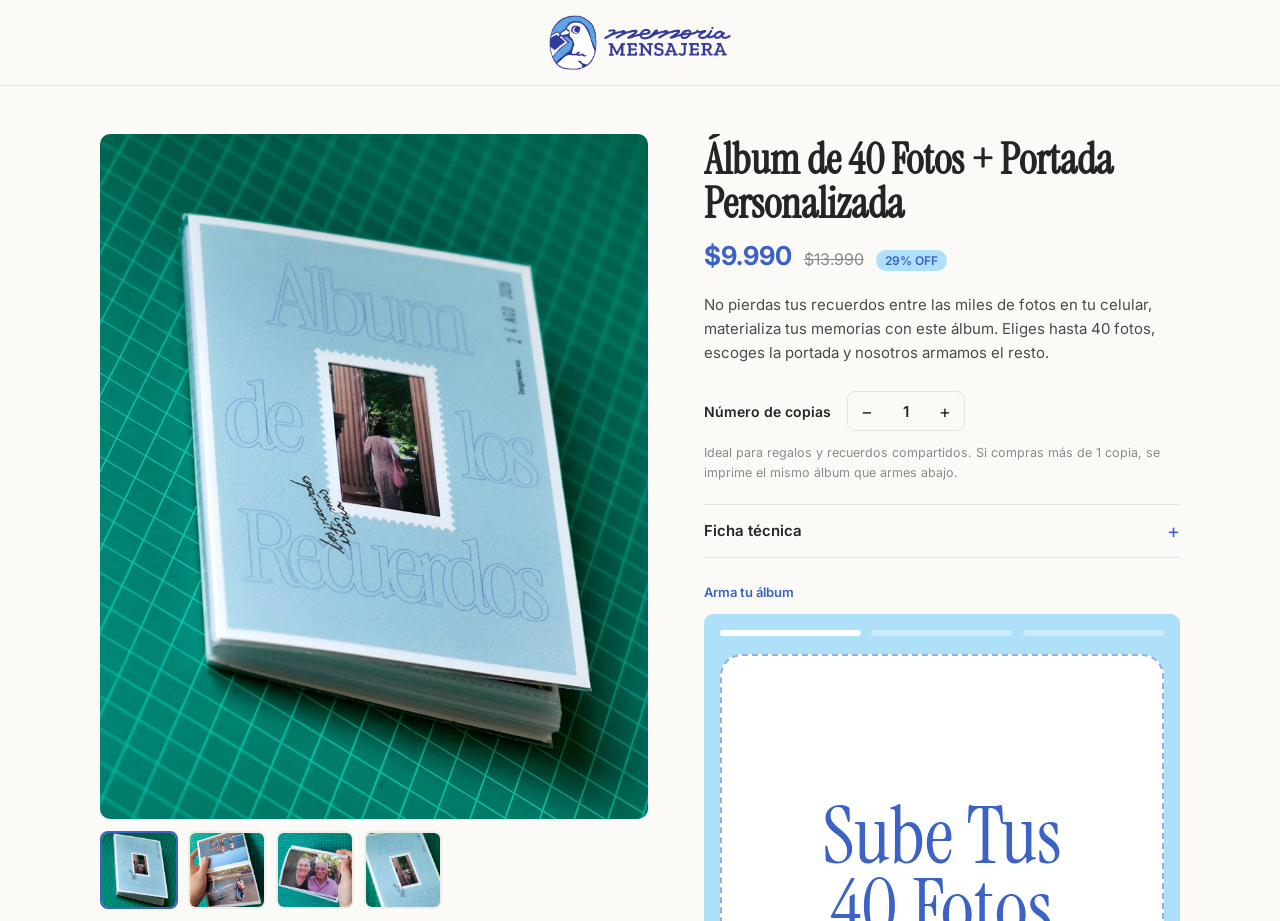
==== index.html @ a2f83af0 "Add files via upload" ====
<!DOCTYPE html>
<html lang="es">
<head>
<meta charset="UTF-8">
<meta name="viewport" content="width=device-width, initial-scale=1.0">
<title>Álbum de 40 Fotos + Portada Personalizada</title>
<link rel="icon" type="image/svg+xml" href="favicon.svg">
<link rel="preconnect" href="https://fonts.googleapis.com">
<link href="https://fonts.googleapis.com/css2?family=Instrument+Serif:ital@0;1&family=Inter:wght@400;500;600;700;800&family=Poppins:wght@400;500;600;700&display=swap" rel="stylesheet">
<style>
  :root{
    --blue-deep:#3B62C4;
    --blue-bg:#AEE0F9;
    --ink:#242424;
    --paper:#FBFAF7;
    --line:#E1E4E0;
    --success:#2F9E63;
    --error:#C43B3B;
    --radius:10px;
  }
  *{box-sizing:border-box;}
  html,body{margin:0;padding:0;}
  body{
    background:var(--paper);
    color:var(--ink);
    font-family:'Inter',sans-serif;
    -webkit-font-smoothing:antialiased;
  }
  img{max-width:100%;display:block;}
  button{font-family:inherit;}
  a{color:inherit;}

  /* ---------- header ---------- */
  .site-header{
    padding:15px 20px;
    border-bottom:1px solid var(--line);
    display:flex;
    justify-content:center;
  }
  .logo{
    display:inline-block;
  }
  .logo img{
    height:55px;width:auto;display:block;
  }

  main{max-width:1120px;margin:0 auto;padding:0 20px;}

  /* ---------- screens ---------- */
  .screen{display:none;}
  .screen.is-active{display:block;}

  /* ---------- producto ---------- */
  .product{
    display:grid;
    grid-template-columns:1.15fr 1fr;
    gap:56px;
    padding:48px 0 0;
    align-items:start;
  }
  .gallery{
    padding-bottom:10px;
  }

  /* Escritorio/tablet: en vez de position:sticky (se bugueaba en mobile),
     la columna de la izquierda queda de altura fija y es la de la derecha
     la que scrollea adentro suyo, de forma independiente del resto de la
     página. Nada de esto se activa en mobile: ahí es un solo scroll normal
     de la página completa, como cualquier sitio. */
  @media (min-width:861px){
    .product{
      height:calc(100vh - 86px); /* 86px = alto real del header (15+55+15+1 borde) */
    }
    .gallery{
      height:100%;
      display:flex;
      flex-direction:column;
    }
    .gallery-main{
      flex:1;
      min-height:0;
      aspect-ratio:auto;
    }
    .product-info{
      height:100%;
      overflow-y:auto;
      /* scrollea igual, pero sin mostrar la barra */
      scrollbar-width:none;      /* Firefox */
      -ms-overflow-style:none;   /* Edge/IE viejos */
    }
    .product-info::-webkit-scrollbar{
      display:none; /* Chrome, Safari, Edge nuevo */
    }
  }

  @media (max-width:860px){
    .product{grid-template-columns:1fr;gap:28px;padding:28px 0 0;}
  }

  /* galería */
  .gallery-main{
    border-radius:var(--radius);
    overflow:hidden;
    background:#EFEDE6;
    aspect-ratio:4/5;
  }
  .gallery-main img{width:100%;height:100%;object-fit:cover;}
  .gallery-thumbs{
    display:flex;
    gap:10px;
    margin-top:12px;
    overflow-x:auto;
    padding-bottom:2px;
    flex:none;
  }
  .gallery-thumbs button{
    all:unset;
    width:74px;height:74px;flex:none;
    border-radius:8px;overflow:hidden;
    border:2px solid transparent;
    cursor:pointer;
    background:#EFEDE6;
  }
  .gallery-thumbs button.is-active{border-color:var(--blue-deep);}
  .gallery-thumbs img{width:100%;height:100%;object-fit:cover;}

  /* info */
  .product-info{padding-top:4px;padding-bottom:10px;}
  .product-title{
    font-family:'Instrument Serif',serif;
    font-size:clamp(30px,4vw,42px);
    line-height:1.05;
    margin:0 0 14px;
    color:var(--ink);
  }
  .price-row{display:flex;align-items:baseline;gap:12px;margin-bottom:22px;}
  .price-final{font-size:26px;font-weight:700;color:var(--blue-deep);}
  .price-prev{font-size:16px;color:#8A8A8A;text-decoration:line-through;}
  .price-badge{
    font-size:12px;font-weight:600;color:var(--blue-deep);
    background:var(--blue-bg);padding:3px 9px;border-radius:99px;
  }

  .product-desc{font-size:15px;line-height:1.6;color:#4A4A4A;margin-bottom:26px;max-width:52ch;}

  .qty-row{display:flex;align-items:center;gap:16px;margin-bottom:22px;}
  .qty-label{font-size:14px;font-weight:600;}
  .qty-stepper{display:flex;align-items:center;border:1px solid var(--line);border-radius:8px;overflow:hidden;}
  .qty-stepper button{
    all:unset;width:38px;height:38px;text-align:center;cursor:pointer;
    font-size:18px;color:var(--ink);
  }
  .qty-stepper button:hover{background:#F1F0EA;}
  .qty-stepper span{width:40px;text-align:center;font-weight:600;font-size:15px;}

  .buy-btn{
    width:100%;height:52px;background:var(--ink);color:#fff;border:none;
    border-radius:8px;font-weight:700;font-size:16px;cursor:pointer;
    margin-bottom:28px;
  }
  .buy-btn:hover{background:#000;}

  details.spec{
    border-top:1px solid var(--line);
    padding:14px 0;
  }
  details.spec:last-of-type{border-bottom:1px solid var(--line);}
  details.spec summary{
    cursor:pointer;font-weight:600;font-size:15px;
    display:flex;align-items:center;justify-content:space-between;
    list-style:none;
  }
  details.spec summary::-webkit-details-marker{display:none;}
  details.spec summary::after{
    content:"+";font-size:20px;font-weight:400;color:var(--blue-deep);
  }
  details.spec[open] summary::after{content:"–";}
  .spec-body{padding-top:12px;font-size:14px;line-height:1.7;color:#4A4A4A;}
  .spec-body ul{margin:0;padding-left:18px;}
  .spec-body li{margin-bottom:4px;}

  /* ---------- checkout ---------- */
  .checkout-wrap{
    max-width:620px;margin:0 auto;padding:48px 0 80px;
    font-family:'Poppins',sans-serif;
  }
  .back-link{
    all:unset;cursor:pointer;font-size:14px;color:var(--blue-deep);
    font-weight:600;margin-bottom:22px;display:inline-flex;align-items:center;gap:6px;
    font-family:'Poppins',sans-serif;
  }
  .checkout-title{
    font-family:'Instrument Serif',serif;font-size:34px;margin:0 0 6px;color:var(--ink);
  }
  .checkout-sub{font-family:'Poppins',sans-serif;font-size:14px;color:#6b6b6b;margin:0 0 24px;}

  .checkout-stage-title{
    font-family:'Poppins',sans-serif;font-size:20px;font-weight:700;
    margin:32px 0 16px;color:var(--ink);
  }
  .checkout-stage-title:first-child{margin-top:0;}

  .stage-subtitle{
    font-family:'Poppins',sans-serif;font-size:14px;font-weight:600;color:var(--ink);
    margin:16px 0 12px;
  }

  .order-summary{
    display:flex;gap:14px;align-items:center;
    background:#F3F2EC;border-radius:8px;padding:14px;margin:28px 0 20px;
  }
  .order-summary img{width:56px;height:56px;object-fit:cover;border-radius:6px;flex:none;}
  .order-summary-text{font-size:14px;}
  .order-summary-text strong{display:block;font-size:15px;margin-bottom:2px;}
  .order-summary-price{margin-left:auto;font-weight:700;color:var(--blue-deep);white-space:nowrap;}

  /* ---------- opciones de despacho: una sola caja dividida en 3 ----------
     La caja recorta (overflow:hidden) y redondea las esquinas. La opción
     seleccionada dibuja su contorno con un ::after interior (sin cambiar
     tamaños), y solo redondea las esquinas que coinciden con las de la caja. */
  .delivery-options-box{
    border:1px solid var(--line);border-radius:10px;overflow:hidden;margin-bottom:22px;
    background:#fff;
  }
  .delivery-option-row{
    display:flex;align-items:flex-start;gap:12px;cursor:pointer;position:relative;
    padding:14px 16px;background:#fff;
  }
  .delivery-option-row + .delivery-option-row{border-top:1px solid var(--line);}
  .delivery-option-row input{position:absolute;opacity:0;width:1px;height:1px;pointer-events:none;}
  .delivery-option-dot{
    width:20px;height:20px;border-radius:50%;border:2px solid #C9C6BB;flex:none;margin-top:1px;
    position:relative;
  }
  .delivery-option-dot::after{
    content:'';position:absolute;inset:4px;border-radius:50%;background:var(--blue-deep);
    opacity:0;transition:opacity .15s ease;
  }

  /* seleccionada: fondo suave + contorno azul que tapa las líneas divisorias vecinas */
  .delivery-option-row:has(input:checked){background:#F8FAFD;z-index:1;}
  .delivery-option-row:has(input:checked)::after{
    content:'';position:absolute;inset:-1px 0;pointer-events:none;
    border:1.5px solid var(--blue-deep);
  }
  .delivery-option-row:first-child:has(input:checked)::after{
    top:0;border-radius:9px 9px 0 0;
  }
  .delivery-option-row:last-child:has(input:checked)::after{
    bottom:0;border-radius:0 0 9px 9px;
  }
  .delivery-option-row:has(input:focus-visible){outline:2px solid var(--blue-deep);outline-offset:-4px;}
  .delivery-option-row:has(input:checked) .delivery-option-dot{border-color:var(--blue-deep);}
  .delivery-option-row:has(input:checked) .delivery-option-dot::after{opacity:1;}
  .delivery-option-body{flex:1;display:flex;flex-direction:column;gap:3px;}
  .delivery-option-title{font-size:14px;font-weight:600;color:var(--ink);}
  .delivery-option-desc{font-size:12.5px;color:#6b6b6b;}
  .delivery-option-price{font-size:13px;font-weight:500;color:#8f8f8f;white-space:nowrap;margin-top:1px;}

  /* ---------- tarjeta de pago (Transferencia) ---------- */
  .payment-option{
    display:flex;align-items:center;gap:12px;
    border:1.5px solid var(--blue-deep);background:#F8FAFD;
    border-radius:10px;padding:14px 16px;margin-bottom:14px;
  }
  .payment-option-dot{
    width:20px;height:20px;border-radius:50%;border:2px solid var(--blue-deep);
    flex:none;position:relative;
  }
  .payment-option-dot::after{content:'';position:absolute;inset:4px;border-radius:50%;background:var(--blue-deep);}
  .payment-option-title{font-size:14px;font-weight:600;color:var(--ink);}
  .payment-details{margin-bottom:8px;}

  /* ---------- inputs con floating label ---------- */
  .field-float{position:relative;margin-bottom:8px;}
  .field-float input,
  .field-float select{
    width:100%;height:54px;padding:22px 13px 8px;border:1px solid var(--line);border-radius:8px;
    font-size:15px;font-family:inherit;background:#fff;color:var(--ink);
  }
  .field-float select{
    appearance:none;
    background-image:url("data:image/svg+xml;utf8,<svg xmlns='http://www.w3.org/2000/svg' width='14' height='14' viewBox='0 0 24 24' fill='none' stroke='%236b6b6b' stroke-width='2'><polyline points='6 9 12 15 18 9'/></svg>");
    background-repeat:no-repeat;background-position:right 13px center;
  }
  .field-float label{
    position:absolute;left:13px;top:16px;font-size:15px;color:#9a9a9a;
    pointer-events:none;transition:top .15s ease, font-size .15s ease, color .15s ease;
  }
  .field-float input:focus + label,
  .field-float input:not(:placeholder-shown) + label{
    top:7px;font-size:11px;color:#9a9a9a;font-weight:600;
  }
  .field-float input:focus,
  .field-float select:focus{outline:2px solid var(--blue-deep);outline-offset:1px;}
  .field-float.has-error input,
  .field-float.has-error select{border-color:var(--error);}
  .field-float .field-error{font-size:12.5px;color:var(--error);margin-top:6px;display:none;}
  .field-float.has-error .field-error{display:block;}

  /* select: siempre muestra su valor, así que el label queda fijo arriba */
  .field-float.is-select label{top:7px;font-size:11px;color:#9a9a9a;font-weight:600;}

  /* etiqueta simple (no flotante) para el teléfono y el país, que son casos compuestos */
  .field-float .static-label-up{
    position:absolute;left:13px;top:7px;font-size:11px;font-weight:600;color:#9a9a9a;
    pointer-events:none;
  }

  /* teléfono: prefijo +56 fijo a la izquierda y label flotante igual a los demás campos */
  .field-float.has-prefix input{padding-left:70px;}
  .field-float.has-prefix label{left:70px;}
  .field-float .phone-prefix{
    position:absolute;left:1px;top:1px;width:56px;height:52px;z-index:1;
    display:flex;align-items:center;justify-content:center;pointer-events:none;
    background:#F3F2EC;border-right:1px solid var(--line);border-radius:7px 0 0 7px;
    font-size:15px;font-weight:600;color:#6b6b6b;
  }

  .form-group{margin-bottom:20px;}
  .form-group label{
    display:block;font-size:13px;font-weight:600;margin-bottom:7px;
  }
  .form-group input[type=text],
  .form-group input[type=email],
  .form-group input[type=tel],
  .form-group textarea{
    width:100%;padding:12px 13px;border:1px solid var(--line);border-radius:8px;
    font-size:15px;font-family:inherit;background:#fff;color:var(--ink);
  }
  .form-group input::placeholder,
  .form-group textarea::placeholder{
    color:#B7B4A9; /* más claro que el texto real, para que no parezca ya escrito */
    opacity:1; /* Firefox baja la opacidad del placeholder por defecto */
  }
  .form-group input:focus,
  .form-group textarea:focus{outline:2px solid var(--blue-deep);outline-offset:1px;}
  .form-row{display:flex;gap:14px;}
  .form-row .form-group{flex:1;}
  .form-row .field-float{flex:1;min-width:0;}
  .field-error{font-size:12.5px;color:var(--error);margin-top:6px;display:none;}
  .form-group.has-error input,
  .form-group.has-error .upload-box{border-color:var(--error);}
  .form-group.has-error .field-error{display:block;}

  .upload-box{
    border:1.5px dashed #B9C4D6;border-radius:8px;padding:20px;
    text-align:center;cursor:pointer;background:#F8FAFD;
  }
  .upload-box.has-file{border-style:solid;border-color:var(--blue-deep);background:#fff;padding:12px;}
  .upload-box input[type=file]{display:none;}
  .upload-hint{font-size:13px;color:#6b6b6b;}
  .upload-hint strong{color:var(--blue-deep);}
  .upload-preview{display:flex;align-items:center;gap:12px;text-align:left;}
  .upload-preview img{width:52px;height:52px;object-fit:cover;border-radius:6px;flex:none;}
  .upload-preview-name{font-size:13px;font-weight:600;overflow-wrap:anywhere;}
  .upload-remove{
    all:unset;margin-left:auto;font-size:13px;color:var(--error);cursor:pointer;font-weight:600;
  }

  .submit-btn{
    width:100%;height:52px;background:var(--blue-deep);color:#fff;border:none;
    border-radius:8px;font-weight:700;font-size:16px;cursor:pointer;margin-top:8px;
    display:flex;align-items:center;justify-content:center;gap:10px;
  }
  /* is-blocked: se ve apagado (falta el comprobante) pero se puede presionar, para poder mostrar qué falta */
  .submit-btn:disabled,
  .submit-btn.is-blocked{opacity:.5;cursor:not-allowed;}
  .submit-hint{font-size:12.5px;color:#8a8a8a;margin:10px 0 0;text-align:center;}
  .submit-hint[hidden]{display:none;}
  .submit-btn .spinner{
    width:16px;height:16px;border-radius:50%;border:2px solid rgba(255,255,255,.5);
    border-top-color:#fff;animation:spin .7s linear infinite;display:none;
  }
  .submit-btn.is-loading .spinner{display:inline-block;}
  @keyframes spin{to{transform:rotate(360deg);}}

  .form-note{font-size:12.5px;color:#8a8a8a;margin-top:14px;text-align:center;line-height:1.55;}
  .form-note a{color:var(--blue-deep);font-weight:600;text-decoration:underline;}

  .checkout-error{
    font-size:13px;color:var(--error);background:#FDF1F1;border:1px solid #F3D4D4;
    border-radius:8px;padding:12px 14px;margin-bottom:16px;text-align:center;
  }

  .checkout-progress{margin-bottom:16px;}
  .checkout-progress-track{
    width:100%;height:8px;border-radius:99px;background:#EDEBE3;overflow:hidden;
  }
  .checkout-progress-fill{
    height:100%;width:0%;border-radius:99px;background:var(--blue-deep);
    transition:width .25s ease;
  }
  .checkout-progress-label{
    display:block;margin-top:6px;font-size:12.5px;color:#6b6b6b;text-align:center;
  }

  .optional-tag{font-weight:400;color:#9a9a9a;font-size:12px;}

  .country-fixed{
    display:flex;align-items:center;gap:8px;
    height:54px;padding:22px 13px 8px;border:1px solid var(--line);border-radius:8px;
    background:#F3F2EC;color:#4A4A4A;font-size:15px;font-weight:600;
  }

  .form-group select{
    width:100%;padding:12px 13px;border:1px solid var(--line);border-radius:8px;
    font-size:15px;font-family:inherit;background:#fff;color:var(--ink);
    appearance:none;
    background-image:url("data:image/svg+xml;utf8,<svg xmlns='http://www.w3.org/2000/svg' width='14' height='14' viewBox='0 0 24 24' fill='none' stroke='%236b6b6b' stroke-width='2'><polyline points='6 9 12 15 18 9'/></svg>");
    background-repeat:no-repeat;background-position:right 13px center;
  }
  .form-group select:focus{outline:2px solid var(--blue-deep);outline-offset:1px;}
  .form-group.has-error select{border-color:var(--error);}

  .bank-info-box{
    background:#EFF6FF;border:1px solid #D7E7FB;border-radius:10px;
    padding:14px 16px;margin-bottom:14px;
  }
  .bank-info-title{
    margin:0 0 10px;font-size:13px;font-weight:700;color:var(--blue-deep);
  }
  .bank-info-grid{
    display:grid;grid-template-columns:auto 1fr;column-gap:14px;row-gap:6px;
    font-size:13.5px;
  }
  .bank-info-grid span{color:#5b6b86;min-width:0;}
  .bank-info-grid strong{color:#1f3a66;font-weight:700;min-width:0;overflow-wrap:anywhere;}
  .payment-details{min-width:0;}
  .payment-details.has-error .upload-box{border-color:var(--error);}
  .payment-details.has-error > .field-error{display:block;}
  .upload-box{display:block;min-width:0;}
  .upload-hint{line-height:1.55;}
  .upload-preview{min-width:0;}
  .upload-preview-name{min-width:0;flex:1;}
  @media (max-width:520px){
    .form-row{flex-direction:column;gap:0;}
    .bank-info-grid{grid-template-columns:minmax(0, .85fr) minmax(0, 1.15fr);column-gap:10px;}
    .bank-info-box{padding:13px;}
    .upload-box{padding:16px 12px;}
  }

  /* separador entre la ficha técnica y el wizard de armado del álbum */
  .album-wizard-heading{margin:26px 0 14px;}
  .album-wizard-kicker{
    font-size:13px;font-weight:600;color:var(--blue-deep);margin:0;
  }
  .album-wizard{margin:0;} /* el wizard trae su propio max-width:511px */

  /* ---------- confirmación ---------- */
  .confirm-wrap{
    max-width:520px;margin:0 auto;padding:90px 0;text-align:center;
  }
  .confirm-icon{
    width:64px;height:64px;border-radius:50%;background:var(--success);
    color:#fff;display:flex;align-items:center;justify-content:center;
    margin:0 auto 24px;
  }
  .confirm-title{font-family:'Instrument Serif',serif;font-size:36px;margin:0 0 12px;}
  .confirm-text{font-size:15px;color:#4A4A4A;line-height:1.6;margin:0 0 6px;}
  .confirm-order{
    display:inline-block;margin:22px 0;font-size:13px;letter-spacing:.4px;
    background:#F3F2EC;padding:8px 16px;border-radius:99px;color:#6b6b6b;
  }
  .confirm-order strong{color:var(--ink);}
  .confirm-back{
    display:inline-block;margin-top:14px;font-size:14px;font-weight:600;
    color:var(--blue-deep);cursor:pointer;text-decoration:underline;background:none;border:none;
  }

  /* =====================================================================
     Estilos del wizard de álbum de fotos (album-fotos.css, sin cambios)
     ===================================================================== */
.album-wizard{
  --blue-bg:#AEE0F9;
  --blue-bg-deep:#3B62C4;
  --blue-text:#3B62C4;
  --ink:#242424;
  --radius-lg:22px;
  --radius-btn:8px;
  max-width:511px;
  width:100%;
  height:686px;
  max-height:calc(100vh - 32px);
  margin:0 auto;
  background:var(--blue-bg);
  border-radius:9px;
  padding:16px 16px 22px;
  position:relative;
  overflow-y:auto;
  overflow-x:hidden;
  box-sizing:border-box;
  display:flex;
  flex-direction:column;
  font-family:'Inter',sans-serif;
  transition:background .35s ease;
}
.album-wizard *{box-sizing:border-box;}
.album-wizard.album-step-3{background:var(--blue-bg-deep);}

/* progreso */
.album-wizard .album-progress-bar{display:flex;gap:10px;margin-bottom:18px;}
.album-wizard .album-progress-bar span{flex:1;height:6px;border-radius:99px;background:rgba(255,255,255,0.35);transition:background .3s ease;}
.album-wizard .album-progress-bar span.album-is-done{background:#fff;}

/* paneles */
.album-wizard .album-panel{display:none;flex:1;flex-direction:column;min-height:0;opacity:0;transition:opacity .22s ease;}
.album-wizard .album-panel.album-is-active{display:flex;}
.album-wizard .album-panel.album-is-active.album-is-shown{opacity:1;}

.album-wizard .album-title{
  font-family:'Instrument Serif',serif;
  font-style:normal;
  color:var(--blue-text);
  font-weight:400;
  text-align:center;
  font-size:clamp(44px,14vw,80px);
  line-height:90%;
  margin:0 0 40px;
}
.album-wizard .album-hint{
  text-align:center;
  color:var(--blue-text);
  font-family:'Inter',sans-serif;
  font-size:14px;
  margin:0 0 5px;
}

/* ---- paso 1 ---- */
.album-wizard .album-upload-card{
  background:#fff;
  border-radius:var(--radius-lg);
  flex:1;
  min-height:0;
  display:flex;
  flex-direction:column;
  padding:18px;
  position:relative;
}
.album-wizard .album-upload-card.album-is-dragover{
  background-image:
    repeating-linear-gradient(90deg, var(--blue-text) 0 8px, transparent 0 16px),
    repeating-linear-gradient(90deg, var(--blue-text) 0 8px, transparent 0 16px),
    repeating-linear-gradient(0deg, var(--blue-text) 0 8px, transparent 0 16px),
    repeating-linear-gradient(0deg, var(--blue-text) 0 8px, transparent 0 16px);
  background-position:0 0, 0 100%, 0 0, 100% 0;
  background-size:16px 2px, 16px 2px, 2px 16px, 2px 16px;
  background-repeat:repeat-x, repeat-x, repeat-y, repeat-y;
  animation:album-marching-ants .6s linear infinite;
}
.album-wizard .album-upload-card.album-is-dragover [data-empty-state],
.album-wizard .album-upload-card.album-is-dragover [data-filled-state]{
  opacity:.35;
  transition:opacity .15s ease;
}
@keyframes album-marching-ants{
  to{background-position:16px 0, -16px 100%, 0 -16px, 100% 16px;}
}
.album-wizard .album-upload-card.album-is-empty{
  border:2px dashed #90AEE8;
  justify-content:center;
  align-items:center;
  text-align:center;
  gap:16px;
}
.album-wizard .album-upload-card.album-is-empty.album-is-dragover{
  border-color:transparent;
}
.album-wizard .album-filled-state{display:flex;flex-direction:column;flex:1;min-height:0;}

.album-wizard .album-status-header{
  display:flex;
  align-items:center;
}
.album-wizard .album-status-box{
  flex:0 1 70%;
  display:flex;
  align-items:center;
  gap:8px;
  justify-content:flex-start;
  font-family:'Inter',sans-serif;font-size:14px;color:var(--blue-text);font-weight:500;
}
.album-wizard .album-counter-box{
  flex:0 1 30%;
  display:flex;
  justify-content:right;
  align-items:center;
}

.album-wizard .album-status-box .album-ring{
  width:14px;height:14px;border-radius:50%;
  border:2px solid #BFD6F5;border-top-color:var(--blue-text);
  animation:album-spin .8s linear infinite;flex:none;
}
.album-wizard .album-status-box .album-dot{width:14px;height:14px;border-radius:50%;border:2px solid var(--blue-text);flex:none;}
.album-wizard .album-status-box .album-dot.album-is-filled{background:var(--blue-text);}
@keyframes album-spin{to{transform:rotate(360deg);}}

.album-wizard .album-counter{
  font-family:'Inter',sans-serif;font-weight:800;font-size:33px;
  color:var(--blue-text);opacity:.3;
}

.album-wizard .album-select-btn{
  background:var(--ink);color:#fff;border:none;
  height:50px;padding:0 28px;width:90%;max-width:100%;
  display:flex;align-items:center;justify-content:center;
  border-radius:var(--radius-btn);font-weight:700;font-size:16px;
  cursor:pointer;font-family:'Inter',sans-serif;
}

.album-wizard .album-grid{
  display:grid;
  grid-template-columns:repeat(auto-fill,minmax(90px,1fr));
  grid-auto-rows:min-content;
  grid-auto-flow:row;
  gap:8px;
  overflow-x:hidden;
  overflow-y:auto;
  padding-right:6px;
  flex:1;
  min-height:0;
  align-content:start;
  scrollbar-width:thin;
  scrollbar-color:#9fb4c6 #eef3f6;
}
.album-wizard .album-grid::-webkit-scrollbar{width:6px;height:6px;}
.album-wizard .album-grid::-webkit-scrollbar-track{background:#eef3f6;border-radius:99px;}
.album-wizard .album-grid::-webkit-scrollbar-thumb{background:#9fb4c6;border-radius:99px;}

.album-wizard .album-tile{
  position:relative;min-width:0;aspect-ratio:2/3;border-radius:8px;overflow:hidden;
  background:#eef3f6;border:2px solid transparent;cursor:pointer;
  user-select:none;-webkit-user-select:none;
}
.album-wizard .album-tile img{width:100%;height:100%;object-fit:cover;display:block;-webkit-user-drag:none;user-drag:none;}
.album-wizard .album-tile.album-is-uploading img{opacity:.55;}
.album-wizard .album-tile.album-is-selected{border-color:var(--ink);}
.album-wizard .album-tile .album-badge{
  position:absolute;top:5px;left:5px;background:#111;color:#fff;
  font-size:.6rem;font-weight:600;padding:2px 6px;border-radius:5px;
}
.album-wizard .album-tile .album-badge.album-is-error{background:#E4572E;}
.album-wizard .album-tile .album-check{
  position:absolute;top:5px;right:5px;width:16px;height:16px;background:#111;color:#fff;
  border-radius:4px;display:flex;align-items:center;justify-content:center;font-size:.6rem;
}
.album-wizard .album-tile .album-overlay{
  position:absolute;inset:0;background:rgba(0,0,0,.4);display:none;
  align-items:flex-end;justify-content:center;padding-bottom:8px;
}
.album-wizard .album-tile.album-is-selected .album-overlay{display:flex;}
.album-wizard .album-tile.album-is-selected.album-is-draggable{cursor:grab;touch-action:none;}
.album-wizard .album-tile.album-is-selected.album-is-draggable.album-is-dragging{cursor:grabbing;}
.album-wizard .album-tile.album-is-selected.album-is-draggable .album-icon-btn{cursor:pointer;}
.album-wizard .album-tile .album-discard{
  background:#E4572E;color:#fff;border:none;font-size:.65rem;font-weight:700;
  padding:4px 8px;border-radius:6px;cursor:pointer;
}
.album-wizard .album-tile-actions{display:flex;gap:6px;}
.album-wizard .album-icon-btn{
  width:26px;height:26px;border-radius:50%;border:none;cursor:pointer;
  background:rgba(255,255,255,.92);color:var(--ink);
  display:flex;align-items:center;justify-content:center;flex:none;
}
.album-wizard .album-icon-btn svg{width:14px;height:14px;}
.album-wizard .album-icon-btn-danger{background:#E4572E;color:#fff;}
.album-wizard .album-tile.album-add-tile{
  background:#f1f5f8;border:1.5px dashed #c7d8e6;
  display:flex;align-items:center;justify-content:center;color:#9fb4c6;font-size:1.6rem;
}

.album-wizard .album-cta-row{margin-top:16px;display:flex;justify-content:flex-end;}
.album-wizard .album-btn{
  font-family:'Inter',sans-serif;font-weight:400;border-radius:var(--radius-btn);
  height:50px;padding:0 26px;border:none;cursor:pointer;font-size:16px;
  display:flex;align-items:center;justify-content:center;
}
.album-wizard .album-btn-primary{background:var(--ink);color:#fff;}
.album-wizard .album-btn-primary:disabled{background:#DBF0FF;color:rgba(255,255,255,.9);cursor:not-allowed;}
.album-wizard .album-btn-outline{background:transparent;border:1px solid var(--ink);color:var(--ink);}
.album-wizard .album-panel[data-panel="1"] .album-cta-row .album-btn{width:100%;}
.album-wizard .album-step2-actions{margin-top:auto;display:flex;gap:14px;align-items:stretch;}
.album-wizard .album-btn-back-square{
  width:50px;height:50px;flex:none;border-radius:var(--radius-btn);
  border:1px solid var(--ink);background:transparent;color:var(--ink);
  display:flex;align-items:center;justify-content:center;cursor:pointer;
}
.album-wizard .album-btn-cover-select{
  flex:1;height:50px;background:var(--ink);color:#fff;border:none;
  border-radius:var(--radius-btn);font-weight:400;font-size:16px;font-family:'Inter',sans-serif;
  display:flex;align-items:center;justify-content:center;cursor:pointer;
}

/* ---- paso 2 ---- */
.album-wizard .album-stamp-zone{
  position:relative;height:340px;display:flex;align-items:center;justify-content:center;
  margin-bottom:20px;touch-action:pan-y;
}
.album-wizard .album-ghost-photo{
  position:absolute;width:130px;height:190px;border-radius:4px;overflow:hidden;
  opacity:.45;filter:blur(1.5px) grayscale(.3);display:none;
}
.album-wizard .album-ghost-photo.album-is-visible{display:block;}
.album-wizard .album-ghost-photo.album-next{right:2%;transform:rotate(4deg);}
.album-wizard .album-ghost-photo.album-prev{left:2%;transform:rotate(-4deg);}
.album-wizard .album-ghost-photo img{width:100%;height:100%;object-fit:cover;}
.album-wizard .album-stamp-frame{position:relative;width:190px;aspect-ratio:470/749;z-index:2;user-select:none;}
.album-wizard .album-stamp-frame img.album-stamp-frame-bg{position:absolute;inset:0;width:100%;height:100%;display:block;z-index:1;pointer-events:none;}
.album-wizard .album-stamp-photo-mask{
  position:absolute;top:7%;left:8%;width:84%;height:86%;
  overflow:hidden;border-radius:2px;z-index:2;
}
.album-wizard .album-stamp-photo-mask img.album-stamp-photo{
  position:absolute;inset:0;width:100%;height:100%;object-fit:cover;display:block;
}
.album-wizard .album-stamp-photo-mask canvas.album-stamp-edit-canvas{
  position:absolute;inset:0;width:100%;height:100%;display:none;z-index:2;
}
.album-wizard .album-stamp-photo-mask.album-is-editing canvas.album-stamp-edit-canvas{display:block;}
.album-wizard .album-stamp-photo-mask.album-is-editing{touch-action:none;}
.album-wizard .album-stamp-edit{
  position:absolute;inset:0;z-index:3;
  background:rgba(0,0,0,.35);
  display:flex;flex-direction:column;align-items:center;justify-content:flex-end;
  gap:8px;padding-bottom:10px;
  opacity:0;pointer-events:none;transition:opacity .18s ease;
}
.album-wizard .album-stamp-edit.album-is-visible{opacity:1;}
.album-wizard .album-stamp-edit .album-zoom-row,
.album-wizard .album-stamp-edit .album-tile-actions{pointer-events:auto;}
.album-wizard .album-zoom-row{
  display:flex;align-items:center;gap:8px;
  background:rgba(255,255,255,.95);border-radius:99px;padding:4px 10px;
}
.album-wizard .album-zoom-row button{
  width:20px;height:20px;border-radius:50%;border:none;background:var(--ink);color:#fff;
  display:flex;align-items:center;justify-content:center;font-size:13px;font-weight:700;
  line-height:1;cursor:pointer;flex:none;
}
.album-wizard .album-zoom-row button:disabled{opacity:.35;cursor:not-allowed;}
.album-wizard .album-zoom-label{
  font-family:'Inter',sans-serif;font-size:11px;font-weight:700;color:var(--ink);
  min-width:32px;text-align:center;
}
.album-wizard .album-stamp-nav{
  position:absolute;top:50%;transform:translateY(-50%);z-index:3;
  width:36px;height:36px;border-radius:50%;border:none;background:rgba(255,255,255,.7);
  color:var(--ink);display:flex;align-items:center;justify-content:center;cursor:pointer;
}
.album-wizard .album-stamp-nav.album-prev{left:6%;}
.album-wizard .album-stamp-nav.album-next{right:6%;}
.album-wizard .album-stamp-nav svg{width:18px;height:18px;}

/* ---- paso 3 ---- */
.album-wizard .album-eyebrow{color:#fff;text-align:center;font-family:'Inter',sans-serif;font-size:14px;margin:30px 0px 10px 0px;}
.album-wizard .album-final-title{
  font-family:'Instrument Serif',serif;font-style:normal;font-weight:400;text-align:center;
  font-size:clamp(40px,14vw,80px);line-height:90%;margin:0 0 22px;
  color:var(--blue-bg);
}

.album-wizard .album-stage{position:relative;flex:1;display:flex;align-items:center;justify-content:center;overflow:hidden;}
.album-wizard .album-group{position:relative;width:190px;aspect-ratio:285/400;}
.album-wizard .album-group img.album-bg{
  position:absolute;inset:0;width:100%;height:100%;display:block;
  box-shadow:0 5px 17px rgba(0,0,0,.25);border-radius:2px;z-index:2;
}
.album-wizard .album-group .album-cover-photo{
  position:absolute;left:35.5%;top:30%;width:29%;height:37%;object-fit:cover;z-index:1;
}
.album-wizard .album-decor-stamps{
  position:absolute;left:-50%;top:-10%;width:150px;transform:rotate(-6deg);opacity:.95;z-index:3;
}
.album-wizard .album-decor-letras{
  position:absolute;right:-70%;bottom:-5%;z-index:1;transform:rotate(314deg);
}

.album-wizard .album-final-actions{
  margin-top:16px;display:flex;gap:10px;align-items:stretch;
  width:100%;max-width:500px;margin-left:auto;margin-right:auto;
}
.album-wizard .album-btn-back-icon{
  width:50px;height:50px;flex:none;border-radius:var(--radius-btn);border:1px solid #fff;
  background:transparent;color:#fff;font-family:'Inter',sans-serif;
  display:flex;align-items:center;justify-content:center;
}
.album-wizard .album-btn-buy{
  flex:1;height:50px;background:#fff;color:var(--blue-text);border:none;
  border-radius:var(--radius-btn);font-weight:700;font-size:16px;font-family:'Inter',sans-serif;
  display:flex;align-items:center;justify-content:center;gap:8px;cursor:pointer;
}
.album-wizard .album-btn-buy svg{width:20px;height:20px;flex:none;}

.album-wizard .album-cart-error{color:#c62828;font-size:.85rem;text-align:center;margin-top:10px;}
.album-wizard input[type=file]{display:none;}

/* ---- confeti (al llegar al paso 3) ---- */
.album-wizard .album-confetti{
  position:absolute;inset:0;overflow:hidden;pointer-events:none;z-index:35;
}
.album-wizard .album-confetti-piece{
  position:absolute;top:-12px;border-radius:1px;
  animation-name:album-confetti-fall;
  animation-timing-function:cubic-bezier(.2,.6,.4,1);
  animation-fill-mode:forwards;
}
@keyframes album-confetti-fall{
  0%{transform:translate(0,0) rotate(0deg);opacity:1;}
  60%{transform:translate(var(--drift), var(--land-y)) rotate(var(--rotate-end));opacity:1;}
  100%{transform:translate(var(--drift), var(--land-y)) rotate(var(--rotate-end));opacity:0;}
}

/* ---- toast (aviso de límite / foto eliminada) ---- */
.album-wizard .album-toast{
  position:absolute;left:14px;right:14px;bottom:14px;z-index:40;
  background:#FFF4E5;border:1px solid #F0C48A;color:#7A3E00;border-radius:10px;
  padding:12px 14px;font-family:'Inter',sans-serif;font-size:13px;
  display:flex;align-items:center;justify-content:space-between;gap:12px;
  opacity:0;transform:translateY(8px);pointer-events:none;
  transition:opacity .2s ease, transform .2s ease;
  box-shadow:0 4px 14px rgba(0,0,0,.08);
}
.album-wizard .album-toast.album-is-visible{opacity:1;transform:translateY(0);pointer-events:auto;}
.album-wizard .album-toast button{
  background:none;border:none;color:#7A3E00;font-weight:700;font-size:13px;
  cursor:pointer;text-decoration:underline;flex:none;font-family:'Inter',sans-serif;
}

/* ---- overlay de subida (al presionar Comprar) ---- */
.album-wizard .album-upload-overlay{
  position:absolute;inset:0;z-index:30;
  background:rgba(36,36,36,.45);
  display:flex;align-items:center;justify-content:center;
  opacity:0;pointer-events:none;transition:opacity .25s ease;
  border-radius:9px;
}
.album-wizard .album-upload-overlay.album-is-visible{opacity:1;pointer-events:auto;}
.album-wizard .album-upload-box{
  background:#fff;border-radius:16px;padding:30px 26px;width:min(280px,82%);
  display:flex;flex-direction:column;align-items:center;gap:14px;
  box-shadow:0 12px 30px rgba(0,0,0,.22);
}
.album-wizard .album-upload-progress{
  width:100%;display:flex;flex-direction:column;align-items:center;gap:12px;
}
.album-wizard .album-upload-bar-track{
  width:100%;height:8px;border-radius:99px;background:#E7EEFA;overflow:hidden;
}
.album-wizard .album-upload-bar-fill{
  height:100%;width:0%;border-radius:99px;background:var(--blue-text);
  transition:width .3s ease;
}
.album-wizard .album-upload-text{
  margin:0;font-family:'Inter',sans-serif;font-size:13px;color:var(--blue-text);
  font-weight:600;text-align:center;
}
.album-wizard .album-upload-check{
  display:none;width:52px;height:52px;border-radius:50%;
  background:var(--blue-text);color:#fff;align-items:center;justify-content:center;
}
.album-wizard .album-upload-check svg{width:26px;height:26px;}
.album-wizard .album-upload-box.album-is-done .album-upload-progress{display:none;}
.album-wizard .album-upload-box.album-is-done .album-upload-check{
  display:flex;animation:album-pop .4s cubic-bezier(.34,1.56,.64,1);
}
@keyframes album-pop{from{transform:scale(0);opacity:0;}to{transform:scale(1);opacity:1;}}

</style>
</head>
<body>

<header class="site-header">
  <a href="#" class="logo" id="logoLink"><img src="assets/img/logo.png" alt="Memoria Mensajera"></a>
</header>

<main>

  <!-- ============ PANTALLA 1: PRODUCTO ============ -->
  <section class="screen is-active" id="screen-product">
    <div class="product">
      <div class="gallery">
        <div class="gallery-main">
          <img id="galleryMainImg" src="assets/img/album-1.webp" alt="Álbum de fotos personalizado">
        </div>
        <div class="gallery-thumbs" id="galleryThumbs"></div>
      </div>

      <div class="product-info">
        <h1 class="product-title">Álbum de 40 Fotos + Portada Personalizada</h1>

        <div class="price-row">
          <span class="price-final" id="priceFinal">$9.990</span>
          <span class="price-prev" id="pricePrev">$13.990</span>
          <span class="price-badge" id="priceBadge">OFF</span>
        </div>

        <p class="product-desc">
          No pierdas tus recuerdos entre las miles de fotos en tu celular,
          materializa tus memorias con este álbum. Eliges hasta 40 fotos,
          escoges la portada y nosotros armamos el resto.
        </p>

        <div class="qty-row">
          <span class="qty-label">Número de copias</span>
          <div class="qty-stepper">
            <button type="button" id="qtyMinus" aria-label="Restar">−</button>
            <span id="qtyValue">1</span>
            <button type="button" id="qtyPlus" aria-label="Sumar">+</button>
          </div>
        </div>

        <p class="form-note" style="text-align:left;margin:-10px 0 22px;">
          Ideal para regalos y recuerdos compartidos. Si compras más de 1 copia, se imprime el mismo álbum que armes abajo.
        </p>

        <details class="spec">
          <summary>Ficha técnica</summary>
          <div class="spec-body">
            <ul>
              <li>Dimensiones: 10 × 15 cm</li>
              <li>Papel fotográfico glossy de alta resolución de 115g/m²</li>
              <li>40 fotos + portada personalizada</li>
              <li>Páginas de polipropileno de encuadernación térmica</li>
              <li>Portada troquelada de opalina texturada de 220 g/m²</li>
              <li>Envío a todo Chile</li>
            </ul>
          </div>
        </details>

        <div class="album-wizard-heading">
          <p class="album-wizard-kicker">Arma tu álbum</p>
        </div>

      <div class="album-wizard"
           id="album-wizard-main"
           data-imgbb-proxy-url="https://album-imgbb-proxy.memoriamensajera.workers.dev/"
           data-num-photos="40"
           data-target-w="1102"
           data-target-h="1654"
           data-stamp-frame-src="assets/img/estampilla.png"
           data-album-src="assets/img/album-decor.png"
           data-decor-top-src="assets/img/decor-estampillas.png"
           data-decor-signature-src="assets/img/decor-firma.png"
           data-expiration-days="7">

        <div class="album-progress-bar">
          <span data-seg="1"></span><span data-seg="2"></span><span data-seg="3"></span>
        </div>

        <!-- PASO 1 -->
        <section class="album-panel album-is-active" data-panel="1">
          <div class="album-upload-card album-is-empty" id="uploadCard-main">
            <div data-empty-state>
              <p class="album-title">Sube Tus<br>40 Fotos</p>
              <p class="album-hint" style="margin-bottom:14px;">Arrastra o selecciona tus fotos</p>
              <label class="album-select-btn">Seleccionar fotos<input type="file" data-file-input accept="image/jpeg,image/png,image/webp,image/heic,image/heif" multiple></label>
            </div>

            <div data-filled-state class="album-filled-state" style="display:none;">
              <div class="album-status-header">
                <div class="album-status-box" data-status-row></div>
                <div class="album-counter-box"><span class="album-counter" data-counter>0/40</span></div>
              </div>
              <div class="album-grid" data-grid></div>
            </div>

            <div class="album-toast" data-toast hidden>
              <span data-toast-text></span>
              <button type="button" data-toast-undo hidden>Deshacer</button>
            </div>
          </div>

          <div class="album-cta-row">
            <button type="button" class="album-btn album-btn-primary" data-go-step="2" disabled>Continuar &rarr;</button>
          </div>
        </section>

        <!-- PASO 2 -->
        <section class="album-panel" data-panel="2">
          <div class="album-stamp-zone" data-stamp-zone>
            <button type="button" class="album-stamp-nav album-prev" data-prev-photo aria-label="Foto anterior">
              <svg viewBox="0 0 24 24" fill="none" stroke="currentColor" stroke-width="2" stroke-linecap="round" stroke-linejoin="round"><polyline points="15 18 9 12 15 6"></polyline></svg>
            </button>
            <div class="album-ghost-photo album-prev" data-ghost-prev><img data-ghost-prev-img src="" alt=""></div>
            <div class="album-stamp-frame">
              <img class="album-stamp-frame-bg" data-stamp-frame-bg src="" alt="">
              <div class="album-stamp-photo-mask">
                <img class="album-stamp-photo" data-stamp-photo src="" alt="Foto seleccionada">
                <canvas class="album-stamp-edit-canvas" data-stamp-canvas></canvas>
                <div class="album-stamp-edit" data-stamp-edit>
                  <div class="album-zoom-row">
                    <button type="button" data-zoom-out aria-label="Alejar">&#8722;</button>
                    <span class="album-zoom-label" data-zoom-label>100%</span>
                    <button type="button" data-zoom-in aria-label="Acercar">+</button>
                  </div>
                  <div class="album-tile-actions">
                    <button type="button" class="album-icon-btn" data-cover-rotate title="Rotar">
                      <svg viewBox="0 0 24 24" fill="none" stroke="currentColor" stroke-width="2" stroke-linecap="round" stroke-linejoin="round"><polyline points="23 4 23 10 17 10"></polyline><path d="M20.49 15a9 9 0 1 1-2.12-9.36L23 10"></path></svg>
                    </button>
                    <button type="button" class="album-icon-btn" data-cover-flip title="Espejo">
                      <svg viewBox="0 0 24 24" fill="none" stroke="currentColor" stroke-width="2" stroke-linecap="round" stroke-linejoin="round"><path d="M12 3v18"></path><path d="M16 8l4 4-4 4"></path><path d="M8 8l-4 4 4 4"></path></svg>
                    </button>
                    <button type="button" class="album-icon-btn" data-cover-close title="Cerrar">
                      <svg viewBox="0 0 24 24" fill="none" stroke="currentColor" stroke-width="2" stroke-linecap="round" stroke-linejoin="round"><line x1="18" y1="6" x2="6" y2="18"></line><line x1="6" y1="6" x2="18" y2="18"></line></svg>
                    </button>
                  </div>
                </div>
              </div>
            </div>
            <div class="album-ghost-photo album-next" data-ghost-next><img data-ghost-next-img src="" alt=""></div>
            <button type="button" class="album-stamp-nav album-next" data-next-photo aria-label="Siguiente foto">
              <svg viewBox="0 0 24 24" fill="none" stroke="currentColor" stroke-width="2" stroke-linecap="round" stroke-linejoin="round"><polyline points="9 18 15 12 9 6"></polyline></svg>
            </button>
          </div>
          <p class="album-hint">Desliza para elegir tu foto favorita</p>
          <p class="album-title">Selecciona<br>La Portada</p>
          <div class="album-step2-actions">
            <button type="button" class="album-btn-back-square" data-go-step="1" aria-label="Volver">
              <svg viewBox="0 0 24 24" width="18" height="18" fill="none" stroke="currentColor" stroke-width="2" stroke-linecap="round" stroke-linejoin="round"><polyline points="15 18 9 12 15 6"></polyline></svg>
            </button>
            <button type="button" class="album-btn-cover-select" data-go-step="3">Elegir esta portada &rarr;</button>
          </div>
        </section>

        <!-- PASO 3 -->
        <section class="album-panel" data-panel="3">
          <p class="album-eyebrow">Tus recuerdos están más cerca</p>
          <p class="album-final-title">Tu Album<br>Ya Esta Listo</p>
          <div class="album-stage">
            <div class="album-group">
              <img class="album-decor-stamps" data-decor-top src="" alt="">
              <img class="album-bg" data-album-bg src="" alt="">
              <img class="album-cover-photo" data-final-cover src="" alt="Portada elegida">
              <img class="album-decor-letras" data-decor-signature src="" alt="">
            </div>
          </div>
          <div class="album-final-actions">
            <button type="button" class="album-btn-back-icon" data-go-step="2">
              <svg viewBox="0 0 24 24" width="18" height="18" fill="none" stroke="currentColor" stroke-width="2" stroke-linecap="round" stroke-linejoin="round"><polyline points="15 18 9 12 15 6"></polyline></svg>
            </button>
            <button type="button" class="album-btn-buy" data-add-to-cart>
              <svg viewBox="0 0 24 24" fill="none" stroke="currentColor" stroke-width="2" stroke-linecap="round" stroke-linejoin="round">
                <circle cx="9" cy="21" r="1"></circle>
                <circle cx="20" cy="21" r="1"></circle>
                <path d="M1 1h4l2.68 13.39a2 2 0 0 0 2 1.61h9.72a2 2 0 0 0 2-1.61L23 6H6"></path>
              </svg>
              Comprar
            </button>
          </div>
          <p class="album-cart-error" data-cart-error hidden></p>
        </section>

        <div class="album-confetti" data-confetti></div>

        <div class="album-upload-overlay" data-upload-overlay hidden>
          <div class="album-upload-box" data-upload-box>
            <div class="album-upload-progress">
              <div class="album-upload-bar-track">
                <div class="album-upload-bar-fill" data-upload-bar></div>
              </div>
              <p class="album-upload-text" data-upload-text>Subiendo tus fotos...</p>
            </div>
            <div class="album-upload-check" data-upload-check>
              <svg viewBox="0 0 24 24" fill="none" stroke="currentColor" stroke-width="3" stroke-linecap="round" stroke-linejoin="round"><polyline points="20 6 9 17 4 12"></polyline></svg>
            </div>
          </div>
        </div>
      </div>
      </div>
    </div>
  </section>

  <!-- ============ PANTALLA 2: CHECKOUT ============ -->
  <section class="screen" id="screen-checkout">
    <div class="checkout-wrap">
      <button class="back-link" id="backToProduct">&larr; Volver al producto</button>
      <h2 class="checkout-title">Completa tu pedido</h2>
      <p class="checkout-sub">Te pediremos tus datos de envío y el comprobante de tu pago.</p>

      <div class="order-summary">
        <img id="orderSummaryImgTop" src="assets/img/album-1.webp" alt="">
        <div class="order-summary-text">
          <strong>Álbum de 40 Fotos + Portada Personalizada</strong>
          <span id="orderQtyTextTop">1 copia</span>
        </div>
        <span class="order-summary-price" id="orderTotalTextTop">$9.990</span>
      </div>

      <form id="checkoutForm" novalidate>
        <h2 class="checkout-stage-title">Contacto</h2>

        <div class="form-row">
          <div class="field-float" id="group-nombre">
            <input type="text" id="nombre" name="nombre" autocomplete="given-name" placeholder=" ">
            <label for="nombre">Nombre</label>
            <div class="field-error">Ingresa tu nombre.</div>
          </div>
          <div class="field-float" id="group-apellido">
            <input type="text" id="apellido" name="apellido" autocomplete="family-name" placeholder=" ">
            <label for="apellido">Apellido</label>
            <div class="field-error">Ingresa tu apellido.</div>
          </div>
        </div>

        <div class="field-float" id="group-correo">
          <input type="email" id="correo" name="correo" autocomplete="email" placeholder=" ">
          <label for="correo">Correo electrónico</label>
          <div class="field-error">Ingresa un correo válido.</div>
        </div>

        <div class="field-float has-prefix" id="group-telefono">
          <span class="phone-prefix">+56</span>
          <input type="tel" id="telefono" name="telefono" autocomplete="tel-national" inputmode="tel" placeholder=" ">
          <label for="telefono">Teléfono</label>
          <div class="field-error">Ingresa tu teléfono.</div>
        </div>

        <h2 class="checkout-stage-title">Entrega</h2>

        <div class="field-float is-select">
          <div class="country-fixed">
            <span>🇨🇱</span> Chile
          </div>
          <label class="static-label-up">País / Región</label>
        </div>

        <div class="field-float is-select" id="group-region">
          <select id="region" name="region" autocomplete="address-level1">
            <option value="" disabled selected></option>
            <option>Arica y Parinacota</option>
            <option>Tarapacá</option>
            <option>Antofagasta</option>
            <option>Atacama</option>
            <option>Coquimbo</option>
            <option>Valparaíso</option>
            <option>Metropolitana de Santiago</option>
            <option>Libertador General Bernardo O'Higgins</option>
            <option>Maule</option>
            <option>Ñuble</option>
            <option>Biobío</option>
            <option>La Araucanía</option>
            <option>Los Ríos</option>
            <option>Los Lagos</option>
            <option>Aysén</option>
            <option>Magallanes y de la Antártica Chilena</option>
          </select>
          <label for="region">Región</label>
          <div class="field-error">Selecciona tu región.</div>
        </div>

        <div class="field-float" id="group-comuna">
          <input type="text" id="comuna" name="comuna" autocomplete="address-level2" placeholder=" ">
          <label for="comuna">Comuna</label>
          <div class="field-error">Ingresa tu comuna.</div>
        </div>

        <div class="field-float" id="group-direccion">
          <input type="text" id="direccion" name="direccion" autocomplete="address-line1" placeholder=" ">
          <label for="direccion">Dirección: Calle y Número</label>
          <div class="field-error">Ingresa tu dirección.</div>
        </div>

        <div class="field-float" id="group-depto">
          <input type="text" id="depto" name="depto" autocomplete="address-line2" placeholder=" ">
          <label for="depto">Depto / block / torre (opcional)</label>
        </div>

        <p class="stage-subtitle">Opciones de Despacho</p>

        <div class="delivery-options-box">
          <label class="delivery-option-row">
            <input type="radio" name="tipoEntregaOpcion" id="optDomicilio" value="domicilio" checked>
            <span class="delivery-option-dot"></span>
            <span class="delivery-option-body">
              <span class="delivery-option-title">Despacho a domicilio por Blue Express</span>
              <span class="delivery-option-desc">Envío por pagar, pagas el despacho al recibir</span>
            </span>
            <span class="delivery-option-price" id="precioDomicilio">-- aprox</span>
          </label>

          <label class="delivery-option-row">
            <input type="radio" name="tipoEntregaOpcion" id="optSucursal" value="sucursal">
            <span class="delivery-option-dot"></span>
            <span class="delivery-option-body">
              <span class="delivery-option-title">Retiro en Punto Blue Express más cercano</span>
              <span class="delivery-option-desc">Envío por pagar, pagas el despacho al retirar</span>
            </span>
            <span class="delivery-option-price" id="precioSucursal">-- aprox</span>
          </label>

          <label class="delivery-option-row">
            <input type="radio" name="tipoEntregaOpcion" id="optRetiro" value="retiro">
            <span class="delivery-option-dot"></span>
            <span class="delivery-option-body">
              <span class="delivery-option-title">Retiro presencial Temuco</span>
              <span class="delivery-option-desc">Temuco, Luis Durand 04257 (El Carmen)</span>
            </span>
            <span class="delivery-option-price">Gratis</span>
          </label>
        </div>

        <h2 class="checkout-stage-title">Pago</h2>

        <div class="payment-option">
          <span class="payment-option-dot"></span>
          <span class="payment-option-title">Transferencia</span>
        </div>

        <div class="payment-details" id="group-comprobante">
          <div class="bank-info-box">
            <p class="bank-info-title">Transferir a:</p>
            <div class="bank-info-grid">
              <span>Banco</span><strong>BancoEstado</strong>
              <span>Tipo de cuenta</span><strong>Cuenta Vista (CuentaRUT)</strong>
              <span>N.º de cuenta / RUT</span><strong>19.519.718-0</strong>
              <span>Nombre</span><strong>David Fuentes</strong>
              <span>Correo</span><strong>davidfuentespoza@gmail.com</strong>
            </div>
          </div>

          <div class="upload-box" id="uploadBox">
            <input type="file" id="comprobante" name="comprobante" accept="image/*">
            <label for="comprobante" id="uploadPlaceholder" class="upload-hint" style="display:block;cursor:pointer;">
              <strong>Sube una captura o foto</strong><br>
              del comprobante de tu transferencia
            </label>
            <div id="uploadPreview" class="upload-preview" style="display:none;">
              <img id="uploadPreviewImg" src="" alt="">
              <span class="upload-preview-name" id="uploadPreviewName"></span>
              <button type="button" class="upload-remove" id="uploadRemove">Quitar</button>
            </div>
          </div>
          <div class="field-error">Adjunta el comprobante de tu pago.</div>
        </div>

        <div class="order-summary">
          <img id="orderSummaryImg" src="assets/img/album-1.webp" alt="">
          <div class="order-summary-text">
            <strong>Total</strong>
            <span id="orderQtyText">1 copia + envío por pagar</span>
          </div>
          <span class="order-summary-price" id="orderTotalText">$9.990</span>
        </div>

        <div class="checkout-progress" id="checkoutProgressRow" hidden>
          <div class="checkout-progress-track">
            <div class="checkout-progress-fill" id="checkoutProgressFill"></div>
          </div>
          <span class="checkout-progress-label" id="checkoutProgressLabel"></span>
        </div>

        <p class="checkout-error" id="checkoutError" hidden></p>

        <button type="submit" class="submit-btn is-blocked" id="submitBtn" aria-disabled="true">
          <span class="spinner"></span>
          <span id="submitBtnText">Pagar ahora</span>
        </button>
        <p class="submit-hint" id="submitHint">Sube el comprobante de tu transferencia para poder pagar.</p>
        <p class="form-note">
          Al comprar aceptas que revisemos el comprobante antes de despachar tu pedido.<br>
          Si tienes algún problema, escríbenos a: <a href="mailto:memoriamensajera@gmail.com">memoriamensajera@gmail.com</a>
        </p>
      </form>
    </div>
  </section>

  <!-- ============ PANTALLA 3: CONFIRMACIÓN ============ -->
  <section class="screen" id="screen-confirm">
    <div class="confirm-wrap">
      <div class="confirm-icon">
        <svg width="28" height="28" viewBox="0 0 24 24" fill="none"><path d="M5 13l4 4L19 7" stroke="#fff" stroke-width="2.5" stroke-linecap="round" stroke-linejoin="round"/></svg>
      </div>
      <h2 class="confirm-title">¡Pedido recibido!</h2>
      <p class="confirm-text">Revisaremos tu comprobante y comenzaremos a preparar tu álbum.</p>
      <p class="confirm-text">Te enviaremos la confirmación a <strong id="confirmEmail">tu@correo.com</strong>.</p>
      <div class="confirm-order">N.º de pedido <strong id="confirmOrderId">#000000</strong></div>
      <br>
      <button class="confirm-back" id="confirmBack">Volver al inicio</button>
    </div>
  </section>

</main>

<script>
/* =====================================================================
   Wizard de armado del álbum (album-fotos.js original, con dos cambios:
   - se quitó la detección de variante de Shopify (no aplica aquí)
   - ya no sube nada a imgbb al hacer clic en "Comprar" del paso 3: solo
     prepara la portada localmente y llama a window.onAlbumWizardComplete()
     para pasar al checkout. La subida real (subirFotosPendientes) la
     dispara el checkout recién al confirmar la compra.
   ===================================================================== */
(function () {
  'use strict';

  const CONCURRENCY = 3;
  const MAX_RETRIES = 2;
  // Lado máximo (px) de la copia que se mantiene en memoria PERMANENTEMENTE por cada
  // foto (para poder editar: recortar/rotar/espejo/zoom en vivo, en los 40 tiles a la
  // vez). 600px es de sobra para cualquier vista previa en pantalla y evita que
  // Safari/iOS mate la pestaña por consumo de RAM con álbumes de 40 fotos.
  const MAX_SOURCE_SIDE = 600;
  // Lado máximo (px) del render en ALTA resolución que se genera SOLO al momento de
  // comprar, una foto a la vez, releyendo el archivo original (no la copia liviana).
  const MAX_EXPORT_SIDE = 2000;

  function clamp01(value) {
    return Math.min(1, Math.max(0, value));
  }

  class AlbumWizard {
    constructor(root) {
      this.root = root;
      // Las imágenes se suben a través del Worker de Cloudflare, que guarda la
      // key de imgbb como secreto (ya no está en el HTML) y la agrega al reenviar.
      this.imgbbProxyUrl = root.dataset.imgbbProxyUrl;
      this.numPhotos = parseInt(root.dataset.numPhotos, 10) || 40;
      this.targetW = parseInt(root.dataset.targetW, 10) || 1200;
      this.targetH = parseInt(root.dataset.targetH, 10) || 1800;
      this.variantId = root.dataset.variantId;
      this.fallbackUrl = root.dataset.fallbackUrl;
      this.stampFrameSrc = root.dataset.stampFrameSrc;
      this.albumSrc = root.dataset.albumSrc;
      this.decorTopSrc = root.dataset.decorTopSrc;
      this.decorSignatureSrc = root.dataset.decorSignatureSrc;
      const expirationDays = parseInt(root.dataset.expirationDays, 10) || 14;
      this.expirationSeconds = expirationDays * 24 * 60 * 60;

      // photo: { id, file, source(canvas), autoRotate, userRotation, flip,
      //          blob, blobUrl, status, url, retries }
      // status: pending | cropping | ready | error | done
      // Todo el trabajo de "pending" a "ready" ocurre en el navegador, sin red.
      // El único momento en que se sube a imgbb es al presionar "Comprar" (paso 3).
      this.photos = [];
      this.coverIndex = 0;
      this.stampEditOpen = false;
      // Copias independientes de portada, una por foto original (clave = photo.id).
      // Se crean recién cuando el usuario abre el editor de portada, o justo antes
      // de comprar si nunca se editó. Nunca modifican la foto original.
      this.coverOverrides = new Map();
      // Foto recién eliminada (para el botón "Deshacer" del toast) y su timer de
      // limpieza definitiva (revocar URLs) si no se deshace a tiempo.
      this.pendingDiscard = null;
      this.discardCleanupTimer = null;
      this.toastTimer = null;
      this.toastUndoHandler = null;
      this.confettiCleanupTimer = null;

      this.queue = [];
      this.runningCrops = 0;

      this.dotTimer = null;
      this.dotFrame = 0;
      this.selectedTileId = null;
      this.tileEls = new Map();

      this.cacheEls();
      this.setStaticAssets();
      this.bindEvents();
      this.goToStep('1');
    }

    cacheEls() {
      const q = (sel) => this.root.querySelector(sel);
      this.fileInput = q('[data-file-input]');
      this.uploadCardEl = q('.album-upload-card');
      this.emptyStateEl = q('[data-empty-state]');
      this.filledStateEl = q('[data-filled-state]');
      this.counterEl = q('[data-counter]');
      this.statusRowEl = q('[data-status-row]');
      this.gridEl = q('[data-grid]');

      this.stampZoneEl = q('[data-stamp-zone]');
      this.stampPhotoEl = q('[data-stamp-photo]');
      this.stampFrameBgEl = q('[data-stamp-frame-bg]');
      this.ghostPrevEl = q('[data-ghost-prev]');
      this.ghostPrevImgEl = q('[data-ghost-prev-img]');
      this.ghostNextEl = q('[data-ghost-next]');
      this.ghostNextImgEl = q('[data-ghost-next-img]');
      this.prevBtn = q('[data-prev-photo]');
      this.nextBtn = q('[data-next-photo]');

      this.stampEditEl = q('[data-stamp-edit]');
      this.stampCanvasEl = q('[data-stamp-canvas]');
      this.stampMaskEl = this.stampPhotoEl ? this.stampPhotoEl.parentElement : null;
      this.zoomInBtn = q('[data-zoom-in]');
      this.zoomOutBtn = q('[data-zoom-out]');
      this.zoomLabelEl = q('[data-zoom-label]');
      this.coverRotateBtn = q('[data-cover-rotate]');
      this.coverFlipBtn = q('[data-cover-flip]');
      this.coverCloseBtn = q('[data-cover-close]');

      this.finalCoverEl = q('[data-final-cover]');
      this.decorTopEl = q('[data-decor-top]');
      this.albumBgEl = q('[data-album-bg]');
      this.decorSignatureEl = q('[data-decor-signature]');
      this.buyBtn = q('[data-add-to-cart]');
      this.cartErrorEl = q('[data-cart-error]');

      this.toastEl = q('[data-toast]');
      this.toastTextEl = q('[data-toast-text]');
      this.toastUndoBtn = q('[data-toast-undo]');

      this.uploadOverlayEl = q('[data-upload-overlay]');
      this.uploadBoxEl = q('[data-upload-box]');
      this.uploadBarEl = q('[data-upload-bar]');
      this.uploadTextEl = q('[data-upload-text]');

      this.confettiEl = q('[data-confetti]');
    }

    setStaticAssets() {
      if (this.stampFrameBgEl) this.stampFrameBgEl.src = this.stampFrameSrc;
      if (this.decorTopEl) this.decorTopEl.src = this.decorTopSrc;
      if (this.albumBgEl) this.albumBgEl.src = this.albumSrc;
      if (this.decorSignatureEl) this.decorSignatureEl.src = this.decorSignatureSrc;
    }

    // Toast simple reutilizable (aviso de límite de fotos / foto eliminada + deshacer).
    showToast(message, { undo = false, onUndo = null, duration = 3000 } = {}) {
      if (!this.toastEl) return;
      clearTimeout(this.toastTimer);
      if (this.toastTextEl) this.toastTextEl.textContent = message;
      if (this.toastUndoBtn) this.toastUndoBtn.hidden = !undo;
      this.toastUndoHandler = onUndo;
      this.toastEl.hidden = false;
      requestAnimationFrame(() => this.toastEl.classList.add('album-is-visible'));
      this.toastTimer = setTimeout(() => this.hideToast(), duration);
    }

    hideToast() {
      if (!this.toastEl) return;
      clearTimeout(this.toastTimer);
      this.toastEl.classList.remove('album-is-visible');
      setTimeout(() => {
        this.toastEl.hidden = true;
      }, 200);
    }

    // Confeti simple (sin librerías externas): un puñado de piezas de colores que
    // caen y giran con CSS, se limpian solas al terminar la animación.
    launchConfetti() {
      if (!this.confettiEl) return;
      const colors = ['#3B62C4', '#AEE0F9', '#ffffff', '#242424', '#90AEE8'];
      const count = 100;
      const frag = document.createDocumentFragment();

      // "Suelo" del confeti: a la altura del botón Comprar, no en el borde inferior
      // absoluto del wizard. Se calcula relativo a la altura real del contenedor.
      const containerRect = this.confettiEl.getBoundingClientRect();
      const buyBtnRect = this.buyBtn ? this.buyBtn.getBoundingClientRect() : null;
      const baseLandY =
        buyBtnRect && containerRect.height
          ? buyBtnRect.top - containerRect.top
          : (containerRect.height || 600) * 0.82;

      for (let i = 0; i < count; i++) {
        const piece = document.createElement('span');
        piece.className = 'album-confetti-piece';
        const left = Math.random() * 100;
        const color = colors[Math.floor(Math.random() * colors.length)];
        const width = 6 + Math.random() * 6;
        const height = width * 0.4;
        const duration = 3 + Math.random() * 2;
        const delay = Math.random() * 0.6;
        const drift = (Math.random() - 0.5) * 180;
        const rotateEnd = 360 + Math.random() * 720;
        const landY = baseLandY + (Math.random() - 0.5) * 24;

        piece.style.left = `${left}%`;
        piece.style.background = color;
        piece.style.width = `${width}px`;
        piece.style.height = `${height}px`;
        piece.style.animationDuration = `${duration}s`;
        piece.style.animationDelay = `${delay}s`;
        piece.style.setProperty('--drift', `${drift}px`);
        piece.style.setProperty('--rotate-end', `${rotateEnd}deg`);
        piece.style.setProperty('--land-y', `${landY}px`);
        frag.appendChild(piece);
      }

      this.confettiEl.innerHTML = '';
      this.confettiEl.appendChild(frag);

      clearTimeout(this.confettiCleanupTimer);
      this.confettiCleanupTimer = setTimeout(() => {
        this.confettiEl.innerHTML = '';
      }, 5800);
    }

    bindEvents() {
      this.fileInput.addEventListener('change', (e) => this.handleFiles(e.target.files));

      this.uploadCardEl.addEventListener('dragover', (e) => {
        e.preventDefault();
        this.uploadCardEl.classList.add('album-is-dragover');
      });
      this.uploadCardEl.addEventListener('dragleave', (e) => {
        // Evita parpadeo: solo quitar el resalte si realmente se sale de la
        // tarjeta (no al pasar sobre un elemento hijo dentro de ella).
        if (!this.uploadCardEl.contains(e.relatedTarget)) {
          this.uploadCardEl.classList.remove('album-is-dragover');
        }
      });
      this.uploadCardEl.addEventListener('drop', (e) => {
        e.preventDefault();
        this.uploadCardEl.classList.remove('album-is-dragover');
        this.handleFiles(e.dataTransfer.files);
      });

      this.root.querySelectorAll('[data-go-step]').forEach((btn) => {
        btn.addEventListener('click', () => this.goToStep(btn.dataset.goStep));
      });

      if (this.toastUndoBtn) {
        this.toastUndoBtn.addEventListener('click', () => {
          if (typeof this.toastUndoHandler === 'function') this.toastUndoHandler();
        });
      }

      this.root.addEventListener('click', (e) => {
        if (!e.target.closest('.album-tile')) {
          this.selectedTileId = null;
          this.tileEls.forEach((tile, id) => {
            const photo = this.photos.find((p) => p.id === id);
            if (photo) this.paintTile(tile, photo);
          });
        }
      });

      if (this.prevBtn) this.prevBtn.addEventListener('click', () => this.goPrevPhoto());
      if (this.nextBtn) this.nextBtn.addEventListener('click', () => this.goNextPhoto());

      let dragStartX = null;
      if (this.stampZoneEl) {
        this.stampZoneEl.addEventListener('pointerdown', (e) => {
          // Mientras se está reencuadrando la portada, el swipe de navegación se desactiva.
          if (this.stampEditOpen) return;
          dragStartX = e.clientX;
        });
        this.stampZoneEl.addEventListener('pointerup', (e) => {
          if (this.stampEditOpen || dragStartX === null) {
            dragStartX = null;
            return;
          }
          const delta = e.clientX - dragStartX;
          if (Math.abs(delta) > 40) {
            delta < 0 ? this.goNextPhoto() : this.goPrevPhoto();
          }
          dragStartX = null;
        });
      }

      this.bindStampEditEvents();

      this.buyBtn.addEventListener('click', () => this.addToCart());
    }

    // ---------- edición de la portada (paso 2) ----------
    // La portada es una COPIA independiente de la foto elegida: se crea la primera
    // vez que se abre el editor (o justo antes de comprar si nunca se editó) y a
    // partir de ahí toda edición (rotar/espejo/zoom/encuadre) se aplica solo a esa
    // copia, sin tocar la foto original que aparece en la grilla del paso 1.
    //
    // La vista previa en vivo se dibuja en un <canvas> con drawImage() usando
    // exactamente la misma ventana de recorte que el archivo final (computeCropWindow).
    // drawImage() no tiene ninguna ambigüedad de interpretación (a diferencia de
    // combinar CSS transform + object-fit), así que lo que se ve siempre coincide
    // con lo que se sube.

    // Devuelve (creando si hace falta) la copia de portada para la foto original dada,
    // ya renderizada (con blob/blobUrl listos), sin modificar la foto original.
    async ensureCoverOverride(original) {
      let cover = this.coverOverrides.get(original.id);
      if (!cover) {
        cover = {
          id: 'cover-' + original.id,
          file: original.file,
          source: original.source,
          autoRotate: original.autoRotate,
          userRotation: original.userRotation,
          flip: original.flip,
          offsetX: original.offsetX,
          offsetY: original.offsetY,
          zoom: original.zoom,
          rotatedW: 0,
          rotatedH: 0,
          rotatedCanvas: null,
          isDraggable: false,
          blob: null,
          blobUrl: null,
          previewUrl: null,
          status: 'pending',
          url: null,
        };
        this.coverOverrides.set(original.id, cover);
      }
      if (!cover.blobUrl) {
        await this.bakeCoverPhoto(cover);
      }
      return cover;
    }

    // Genera el recorte final de la copia de portada, tal cual están sus valores
    // actuales (sin resetear offset/zoom, a diferencia de rotar/reflejar). Guarda
    // también el canvas ya rotado/reflejado (rotatedCanvas) para poder redibujar
    // la vista previa en vivo sin repetir el trabajo de rotación en cada movimiento.
    async bakeCoverPhoto(cover) {
      const { canvas: rotatedCanvas, width, height } = this.buildRotatedCanvas(cover);
      cover.rotatedCanvas = rotatedCanvas;
      cover.rotatedW = width;
      cover.rotatedH = height;
      cover.isDraggable = this.computeIsDraggable(width, height, cover.zoom);

      const blob = await this.cropCanvasToBlob(rotatedCanvas, width, height, cover.offsetX, cover.offsetY, cover.zoom);
      if (cover.blobUrl) URL.revokeObjectURL(cover.blobUrl);
      cover.blob = blob;
      cover.blobUrl = URL.createObjectURL(blob);
      cover.status = 'ready';
      cover.url = null;
    }

    // Recalcula solo el recorte final (offset/zoom ya cambiaron), reutilizando el
    // rotatedCanvas ya guardado en vez de reconstruirlo desde cero.
    async applyCoverCropOffset(cover) {
      if (!cover.rotatedCanvas) {
        await this.bakeCoverPhoto(cover);
        return;
      }
      const blob = await this.cropCanvasToBlob(
        cover.rotatedCanvas,
        cover.rotatedW,
        cover.rotatedH,
        cover.offsetX,
        cover.offsetY,
        cover.zoom
      );
      if (cover.blobUrl) URL.revokeObjectURL(cover.blobUrl);
      cover.blob = blob;
      cover.blobUrl = URL.createObjectURL(blob);
      cover.url = null;
    }

    getCoverOverride() {
      const original = this.photos[this.coverIndex];
      return original ? this.coverOverrides.get(original.id) : null;
    }

    // Dibuja la vista previa en vivo: la misma ventana de recorte (computeCropWindow)
    // que usa el archivo final, pintada con drawImage() sobre un canvas del tamaño
    // real del marco. El marco decorativo no tiene EXACTAMENTE la misma proporción
    // que el recorte final, así que además recortamos (sin estirar) la ventana para
    // que calce con la proporción real del marco, igual que hacía object-fit:cover.
    drawStampPreview(cover) {
      if (!this.stampCanvasEl || !cover || !cover.rotatedCanvas) return;
      const rect = this.stampCanvasEl.getBoundingClientRect();
      const dpr = window.devicePixelRatio || 1;
      const pixelW = Math.max(1, Math.round(rect.width * dpr));
      const pixelH = Math.max(1, Math.round(rect.height * dpr));
      if (this.stampCanvasEl.width !== pixelW) this.stampCanvasEl.width = pixelW;
      if (this.stampCanvasEl.height !== pixelH) this.stampCanvasEl.height = pixelH;

      let { sx, sy, sw, sh } = this.computeCropWindow(cover.rotatedW, cover.rotatedH, cover.offsetX, cover.offsetY, cover.zoom);

      const destAspect = pixelW / pixelH;
      const srcAspect = sw / sh;
      if (destAspect > srcAspect) {
        const newSh = sw / destAspect;
        sy += (sh - newSh) / 2;
        sh = newSh;
      } else if (destAspect < srcAspect) {
        const newSw = sh * destAspect;
        sx += (sw - newSw) / 2;
        sw = newSw;
      }

      const ctx = this.stampCanvasEl.getContext('2d');
      ctx.clearRect(0, 0, pixelW, pixelH);
      ctx.drawImage(cover.rotatedCanvas, sx, sy, sw, sh, 0, 0, pixelW, pixelH);
    }

    bindStampEditEvents() {
      if (!this.stampPhotoEl || !this.stampMaskEl) return;

      this.stampPhotoEl.addEventListener('dragstart', (e) => e.preventDefault());

      if (this.zoomOutBtn) this.zoomOutBtn.addEventListener('click', () => this.changeCoverZoom(-0.1));
      if (this.zoomInBtn) this.zoomInBtn.addEventListener('click', () => this.changeCoverZoom(0.1));
      if (this.coverRotateBtn) this.coverRotateBtn.addEventListener('click', () => this.rotateCoverPhoto());
      if (this.coverFlipBtn) this.coverFlipBtn.addEventListener('click', () => this.flipCoverPhoto());
      if (this.coverCloseBtn) this.coverCloseBtn.addEventListener('click', () => this.closeStampEdit());

      let dragState = null;
      let wasDragging = false;

      // Los gestos de arrastre se escuchan en la máscara (el contenedor fijo), no en
      // la imagen ni el canvas por separado, para no duplicar listeners entre ambos.
      this.stampMaskEl.addEventListener('pointerdown', (e) => {
        if (e.target.closest('.album-icon-btn, .album-zoom-row')) return;
        const cover = this.getCoverOverride();
        if (!this.stampEditOpen || !cover || !cover.isDraggable || !cover.source) return;
        const rect = this.stampMaskEl.getBoundingClientRect();
        dragState = {
          startX: e.clientX,
          startY: e.clientY,
          startOffsetX: cover.offsetX,
          startOffsetY: cover.offsetY,
          rectW: rect.width,
          rectH: rect.height,
        };
        wasDragging = false;
        this.stampMaskEl.setPointerCapture(e.pointerId);
      });

      this.stampMaskEl.addEventListener('pointermove', (e) => {
        if (!dragState) return;
        const cover = this.getCoverOverride();
        if (!cover) return;
        const dx = e.clientX - dragState.startX;
        const dy = e.clientY - dragState.startY;
        if (!wasDragging && (Math.abs(dx) > 3 || Math.abs(dy) > 3)) {
          wasDragging = true;
          this.stampMaskEl.style.cursor = 'grabbing';
        }
        if (!wasDragging) return;

        // Ventana de recorte real (misma matemática que el recorte final): a más
        // zoom, sw/sh se achican y por lo tanto SIEMPRE queda sobrante en ambos
        // ejes para desplazar, sin importar cuál eje era el "ajustado" a 100%.
        const { sw, sh } = this.cropWindowSize(cover.rotatedW, cover.rotatedH, cover.zoom);
        const scale = dragState.rectW / sw;
        const overflowX = scale * (cover.rotatedW - sw);
        const overflowY = scale * (cover.rotatedH - sh);

        let nextX = dragState.startOffsetX;
        let nextY = dragState.startOffsetY;
        if (overflowX > 1) nextX = clamp01(dragState.startOffsetX - dx / overflowX);
        if (overflowY > 1) nextY = clamp01(dragState.startOffsetY - dy / overflowY);

        cover.offsetX = nextX;
        cover.offsetY = nextY;
        this.drawStampPreview(cover);
      });

      const endDrag = () => {
        if (!dragState) return;
        dragState = null;
        const cover = this.getCoverOverride();
        if (cover) this.stampMaskEl.style.cursor = cover.isDraggable ? 'grab' : 'default';
        if (wasDragging && cover) {
          this.applyCoverCropOffset(cover).catch((err) => console.error('Error al reencuadrar la portada:', err && err.message ? err.message : err));
        }
      };
      this.stampMaskEl.addEventListener('pointerup', endDrag);
      this.stampMaskEl.addEventListener('pointercancel', endDrag);

      this.stampMaskEl.addEventListener('click', (e) => {
        if (e.target.closest('.album-icon-btn, .album-zoom-row')) return;
        if (wasDragging) {
          wasDragging = false;
          return;
        }
        const original = this.photos[this.coverIndex];
        if (!original || (original.status !== 'ready' && original.status !== 'done')) return;
        if (this.stampEditOpen) {
          this.closeStampEdit();
        } else {
          this.openStampEdit().catch((err) => console.error('Error al abrir la edición de portada:', err && err.message ? err.message : err));
        }
      });
    }

    async openStampEdit() {
      const original = this.photos[this.coverIndex];
      if (!original) return;
      const cover = await this.ensureCoverOverride(original);
      this.stampEditOpen = true;
      if (this.stampMaskEl) this.stampMaskEl.classList.add('album-is-editing');
      this.stampMaskEl.style.cursor = cover.isDraggable ? 'grab' : 'default';
      this.drawStampPreview(cover);
      this.updateZoomUI(cover);
      if (this.stampEditEl) this.stampEditEl.classList.add('album-is-visible');
    }

    closeStampEdit() {
      this.stampEditOpen = false;
      const original = this.photos[this.coverIndex];
      if (original && this.stampPhotoEl) {
        const cover = this.coverOverrides.get(original.id);
        this.stampPhotoEl.src = (cover ? cover.blobUrl : original.blobUrl) || '';
      }
      if (this.stampMaskEl) {
        this.stampMaskEl.classList.remove('album-is-editing');
        this.stampMaskEl.style.cursor = '';
      }
      if (this.stampEditEl) this.stampEditEl.classList.remove('album-is-visible');
    }

    updateZoomUI(cover) {
      if (this.zoomLabelEl) this.zoomLabelEl.textContent = `${Math.round(cover.zoom * 100)}%`;
      if (this.zoomOutBtn) this.zoomOutBtn.disabled = cover.zoom <= 1;
      if (this.zoomInBtn) this.zoomInBtn.disabled = cover.zoom >= 2;
    }

    async changeCoverZoom(delta) {
      const cover = this.getCoverOverride();
      if (!cover || !this.stampEditOpen) return;
      const nextZoom = Math.min(2, Math.max(1, Math.round((cover.zoom + delta) * 100) / 100));
      if (nextZoom === cover.zoom) return;
      cover.zoom = nextZoom;
      cover.isDraggable = this.computeIsDraggable(cover.rotatedW, cover.rotatedH, cover.zoom);
      this.drawStampPreview(cover);
      this.updateZoomUI(cover);
      if (this.stampMaskEl) this.stampMaskEl.style.cursor = cover.isDraggable ? 'grab' : 'default';
      try {
        await this.applyCoverCropOffset(cover);
      } catch (err) {
        console.error('Error al hacer zoom a la portada:', err && err.message ? err.message : err);
      }
    }

    async rotateCoverPhoto() {
      const cover = this.getCoverOverride();
      if (!cover || !cover.source) return;
      cover.userRotation = ((cover.userRotation || 0) + 90) % 360;
      cover.offsetX = 0.5;
      cover.offsetY = 0.5;
      cover.zoom = 1;
      try {
        await this.bakeCoverPhoto(cover);
        this.drawStampPreview(cover);
        this.updateZoomUI(cover);
        if (this.stampMaskEl) this.stampMaskEl.style.cursor = cover.isDraggable ? 'grab' : 'default';
      } catch (err) {
        console.error('Error al rotar la portada:', err && err.message ? err.message : err);
      }
    }

    async flipCoverPhoto() {
      const cover = this.getCoverOverride();
      if (!cover || !cover.source) return;
      cover.flip = !cover.flip;
      cover.offsetX = 0.5;
      cover.offsetY = 0.5;
      cover.zoom = 1;
      try {
        await this.bakeCoverPhoto(cover);
        this.drawStampPreview(cover);
        this.updateZoomUI(cover);
        if (this.stampMaskEl) this.stampMaskEl.style.cursor = cover.isDraggable ? 'grab' : 'default';
      } catch (err) {
        console.error('Error al reflejar la portada:', err && err.message ? err.message : err);
      }
    }

    // ---------- selección y procesamiento local (paso 1) ----------

    handleFiles(fileList) {
      const remaining = this.numPhotos - this.photos.length;
      const incoming = Array.from(fileList);

      // El atributo "accept" del input es solo una sugerencia visual del selector
      // del sistema operativo: no bloquea arrastrar y soltar ni "todos los archivos".
      // Esta es la validación real: solo imágenes, explícitamente sin GIF/video/PDF/documentos.
      const ALLOWED_TYPES = ['image/jpeg', 'image/png', 'image/webp', 'image/heic', 'image/heif'];
      const validImages = incoming.filter((file) => ALLOWED_TYPES.includes(file.type));
      const rejectedCount = incoming.length - validImages.length;

      const files = validImages.slice(0, remaining);
      const overLimitCount = validImages.length - files.length;

      if (rejectedCount > 0 && overLimitCount > 0) {
        this.showToast('Algunos archivos no son imágenes válidas y otros superan el límite de fotos.');
      } else if (rejectedCount > 0) {
        this.showToast('Solo se permiten imágenes (JPG, PNG o WEBP).');
      } else if (overLimitCount > 0) {
        this.showToast(`Solo puedes subir ${this.numPhotos} fotos en total.`);
      }

      if (files.length === 0) return;

      this.emptyStateEl.style.display = 'none';
      this.filledStateEl.style.display = 'flex';
      this.uploadCardEl.classList.remove('album-is-empty');

      files.forEach((file) => {
        const photo = {
          id: 'p' + Math.random().toString(36).slice(2),
          file,
          source: null,
          autoRotate: false,
          userRotation: 0,
          flip: false,
          // Posición del recorte dentro de la foto rotada (0-1, 0.5 = centrado).
          // Solo tiene efecto visible cuando isDraggable es true.
          offsetX: 0.5,
          offsetY: 0.5,
          // Zoom del recorte "cover" (1 = 100%, hasta 2 = 200%). Editable en el paso 2.
          zoom: 1,
          rotatedW: 0,
          rotatedH: 0,
          isDraggable: false,
          blob: null,
          blobUrl: null,
          // Vista previa sin recortar (foto rotada completa) usada en el grid para
          // poder arrastrar y reencuadrar con object-position, sin recalcular canvas.
          previewUrl: null,
          status: 'pending', // pending | cropping | ready | error | done
          url: null,
          retries: 0,
          _wasDragging: false,
        };
        this.photos.push(photo);
        this.queue.push(photo.id);
      });

      this.renderGrid();
      this.updateStatus();
      this.cropPump();
    }

    cropPump() {
      while (this.runningCrops < CONCURRENCY && this.queue.length > 0) {
        const id = this.queue.shift();
        const photo = this.photos.find((p) => p.id === id);
        if (photo) this.processPhoto(photo);
      }
    }

    // Lee el archivo y prepara una copia en un canvas, reducida a maxSide como máximo.
    // Se reutiliza tanto para la copia liviana que vive en memoria todo el tiempo
    // (maxSide = MAX_SOURCE_SIDE) como para el render en alta resolución que se genera
    // al momento de comprar y se descarta enseguida (maxSide = MAX_EXPORT_SIDE).
    loadSource(file, maxSide) {
      return new Promise((resolve, reject) => {
        const reader = new FileReader();
        reader.onerror = () => reject(new Error('No se pudo leer el archivo'));
        reader.onload = () => {
          const img = new Image();
          img.onload = () => {
            const naturalWidth = img.width;
            const naturalHeight = img.height;
            const scale = Math.min(1, maxSide / Math.max(naturalWidth, naturalHeight));
            const width = Math.max(1, Math.round(naturalWidth * scale));
            const height = Math.max(1, Math.round(naturalHeight * scale));
            const canvas = document.createElement('canvas');
            canvas.width = width;
            canvas.height = height;
            const ctx = canvas.getContext('2d');
            // Fondo blanco antes de dibujar: si el archivo es un PNG con transparencia,
            // sin esto el área transparente saldría negra al exportar como JPEG.
            ctx.fillStyle = '#ffffff';
            ctx.fillRect(0, 0, width, height);
            ctx.drawImage(img, 0, 0, width, height);
            resolve({ canvas, width, height, naturalWidth, naturalHeight });
          };
          img.onerror = () => reject(new Error('Archivo no es una imagen válida'));
          img.src = reader.result;
        };
        reader.readAsDataURL(file);
      });
    }

    // Vuelve a leer el archivo ORIGINAL en alta resolución. Se usa solo al comprar,
    // una foto a la vez, y el canvas se libera enseguida (ver renderFinalBlob) — así
    // nunca hay más de un canvas pesado en memoria a la vez, evitando que Safari/iOS
    // mate la pestaña al procesar álbumes de 40 fotos.
    loadHighResSource(file) {
      return this.loadSource(file, MAX_EXPORT_SIDE);
    }

    // Lee el archivo, detecta orientación y genera el primer recorte. Todo local, sin red.
    async processPhoto(photo) {
      this.runningCrops++;
      try {
        photo.status = 'cropping';
        this.updateThumb(photo);

        const src = await this.loadSource(photo.file, MAX_SOURCE_SIDE);
        photo.source = src.canvas;

        // Si la foto viene horizontal pero el recorte final es vertical (o viceversa),
        // la rotamos automáticamente 90° para aprovechar el encuadre óptimo.
        const sourceIsLandscape = src.naturalWidth > src.naturalHeight;
        const targetIsLandscape = this.targetW > this.targetH;
        photo.autoRotate = src.naturalWidth !== src.naturalHeight && sourceIsLandscape !== targetIsLandscape;

        await this.applyEdit(photo);
      } catch (err) {
        console.error('Error procesando foto:', err && err.message ? err.message : err);
        photo.retries++;
        photo.status = photo.retries <= MAX_RETRIES ? 'pending' : 'error';
        this.updateThumb(photo);
        this.updateStatus();
      } finally {
        this.runningCrops--;
        if (photo.status === 'pending') this.queue.push(photo.id);
        this.cropPump();
      }
    }

    // Dibuja el source rotado/reflejado (sin recortar todavía) en un canvas nuevo.
    // Es barato de recalcular bajo demanda, así que no se guarda en memoria permanentemente.
    // sourceOverride permite usar una fuente distinta a photo.source (por ejemplo, la
    // copia en alta resolución que se genera solo al momento de comprar).
    buildRotatedCanvas(photo, sourceOverride) {
      const source = sourceOverride || photo.source;
      const totalRotation = ((photo.autoRotate ? 90 : 0) + (photo.userRotation || 0)) % 360;
      const swap = totalRotation % 180 !== 0;
      const width = swap ? source.height : source.width;
      const height = swap ? source.width : source.height;

      const canvas = document.createElement('canvas');
      canvas.width = width;
      canvas.height = height;
      const ctx = canvas.getContext('2d');
      // Fondo blanco antes de dibujar (mismo motivo: evitar negro en PNG transparentes).
      ctx.fillStyle = '#ffffff';
      ctx.fillRect(0, 0, width, height);
      ctx.save();
      ctx.translate(width / 2, height / 2);
      ctx.rotate((totalRotation * Math.PI) / 180);
      if (photo.flip) ctx.scale(-1, 1);
      ctx.drawImage(source, -source.width / 2, -source.height / 2);
      ctx.restore();

      return { canvas, width, height };
    }

    // Recorta "cover" el canvas rotado al tamaño objetivo, usando offsetX/offsetY
    // para decidir qué parte de la foto queda dentro del recorte, y zoom (1 = 100%,
    // hasta 2 = 200%) para acercar la ventana de recorte más allá del "cover" mínimo.
    cropCanvasToBlob(canvas, width, height, offsetX, offsetY, zoom) {
      return new Promise((resolve, reject) => {
        const out = document.createElement('canvas');
        out.width = this.targetW;
        out.height = this.targetH;
        const ctx = out.getContext('2d');
        // Tercera capa de seguridad contra fondos negros en PNG transparentes.
        ctx.fillStyle = '#ffffff';
        ctx.fillRect(0, 0, this.targetW, this.targetH);

        const { sx, sy, sw, sh } = this.computeCropWindow(width, height, offsetX, offsetY, zoom);
        ctx.drawImage(canvas, sx, sy, sw, sh, 0, 0, this.targetW, this.targetH);
        out.toBlob(
          (blob) => (blob ? resolve(blob) : reject(new Error('No se pudo generar la imagen'))),
          'image/jpeg',
          0.9
        );
      });
    }

    // Tamaño (en px del canvas fuente) de la ventana de recorte "cover" mínima
    // (zoom = 100%) que llena exactamente el recorte objetivo sin dejar bordes.
    coverCropSize(width, height) {
      const srcRatio = width / height;
      const targetRatio = this.targetW / this.targetH;
      if (srcRatio > targetRatio) {
        const sh = height;
        return { sw: sh * targetRatio, sh };
      }
      const sw = width;
      return { sw, sh: sw / targetRatio };
    }

    // Tamaño de la ventana de recorte considerando el zoom (a más zoom, ventana
    // más chica = se ve más "acercado"). No depende del offset (posición).
    cropWindowSize(width, height, zoom) {
      const { sw: baseSw, sh: baseSh } = this.coverCropSize(width, height);
      const z = Math.max(1, zoom || 1);
      return { sw: baseSw / z, sh: baseSh / z };
    }

    // Ventana de recorte completa (posición + tamaño) dentro del canvas fuente.
    // Única fuente de verdad: la usan tanto el recorte final (canvas) como la
    // vista previa en pantalla del paso 2, así ambos son siempre coherentes.
    computeCropWindow(width, height, offsetX, offsetY, zoom) {
      const { sw, sh } = this.cropWindowSize(width, height, zoom);
      const sx = clamp01(offsetX) * (width - sw);
      const sy = clamp01(offsetY) * (height - sh);
      return { sx, sy, sw, sh };
    }

    // Hay algo para arrastrar cuando la ventana de recorte (considerando el zoom)
    // es más chica que la foto rotada en algún eje.
    computeIsDraggable(width, height, zoom) {
      const { sw, sh } = this.cropWindowSize(width, height, zoom);
      return width - sw > 1 || height - sh > 1;
    }

    canvasToBlob(canvas, quality) {
      return new Promise((resolve, reject) => {
        canvas.toBlob(
          (blob) => (blob ? resolve(blob) : reject(new Error('No se pudo generar la vista previa'))),
          'image/jpeg',
          quality
        );
      });
    }

    // Se llama la primera vez y cada vez que el usuario rota/refleja la foto: recalcula
    // la vista previa (foto rotada completa, para poder arrastrar) y el recorte final.
    // El recorte vuelve a quedar centrado y sin zoom porque al rotar cambian las
    // proporciones y un offset/zoom previo ya no tendría sentido.
    async applyEdit(photo) {
      const { canvas: rotatedCanvas, width, height } = this.buildRotatedCanvas(photo);
      photo.rotatedW = width;
      photo.rotatedH = height;

      photo.offsetX = 0.5;
      photo.offsetY = 0.5;
      photo.zoom = 1;
      photo.isDraggable = this.computeIsDraggable(width, height, photo.zoom);

      const previewBlob = await this.canvasToBlob(rotatedCanvas, 0.85);
      if (photo.previewUrl) URL.revokeObjectURL(photo.previewUrl);
      photo.previewUrl = URL.createObjectURL(previewBlob);

      const blob = await this.cropCanvasToBlob(rotatedCanvas, width, height, photo.offsetX, photo.offsetY, photo.zoom);
      if (photo.blobUrl) URL.revokeObjectURL(photo.blobUrl);
      photo.blob = blob;
      photo.blobUrl = URL.createObjectURL(blob);

      photo.status = 'ready';
      // Si ya se había subido antes (ej. un intento de compra fallido a mitad de camino),
      // esa URL quedó obsoleta: se volverá a subir en el próximo intento de compra.
      photo.url = null;
      this.updateThumb(photo);
      this.updateStatus();
    }

    // Se llama al soltar el arrastre o cambiar el zoom: solo recalcula el recorte
    // final (la vista previa ya se venía mostrando en vivo vía CSS).
    async applyCropOffset(photo) {
      const { canvas: rotatedCanvas, width, height } = this.buildRotatedCanvas(photo);
      photo.isDraggable = this.computeIsDraggable(width, height, photo.zoom);
      const blob = await this.cropCanvasToBlob(rotatedCanvas, width, height, photo.offsetX, photo.offsetY, photo.zoom);
      if (photo.blobUrl) URL.revokeObjectURL(photo.blobUrl);
      photo.blob = blob;
      photo.blobUrl = URL.createObjectURL(blob);
      photo.url = null;
    }

    // ---------- render paso 1 ----------

    renderGrid() {
      this.gridEl.innerHTML = '';
      this.tileEls.clear();

      this.photos.forEach((photo) => {
        const tile = this.buildTile(photo);
        this.tileEls.set(photo.id, tile);
        this.gridEl.appendChild(tile);
      });

      this.renderAddTile();
    }

    renderAddTile() {
      const existing = this.gridEl.querySelector('.album-add-tile');
      if (existing) existing.remove();
      if (this.photos.length < this.numPhotos) {
        const addTile = document.createElement('label');
        addTile.className = 'album-tile album-add-tile';
        addTile.innerHTML = '+<input type="file" accept="image/jpeg,image/png,image/webp,image/heic,image/heif" multiple style="display:none">';
        addTile.querySelector('input').addEventListener('change', (e) => this.handleFiles(e.target.files));
        this.gridEl.appendChild(addTile);
      }
    }

    buildTile(photo) {
      const tile = document.createElement('div');
      tile.dataset.photoId = photo.id;
      this.paintTile(tile, photo);

      // Respaldo: algunos navegadores igual disparan el drag nativo de imagen/texto.
      tile.addEventListener('dragstart', (e) => e.preventDefault());

      // ---- arrastrar para reencuadrar (solo si la foto ya está seleccionada
      // y el recorte "cover" realmente recorta algo de la imagen) ----
      let dragState = null;

      tile.addEventListener('pointerdown', (e) => {
        if (this.selectedTileId !== photo.id) return;
        if (!photo.isDraggable || !photo.source) return;
        if (e.target.closest('.album-icon-btn')) return;
        const img = tile.querySelector('img');
        if (!img) return;
        const rect = tile.getBoundingClientRect();
        dragState = {
          startX: e.clientX,
          startY: e.clientY,
          startOffsetX: photo.offsetX,
          startOffsetY: photo.offsetY,
          rectW: rect.width,
          rectH: rect.height,
        };
        photo._wasDragging = false;
        tile.setPointerCapture(e.pointerId);
      });

      tile.addEventListener('pointermove', (e) => {
        if (!dragState) return;
        const dx = e.clientX - dragState.startX;
        const dy = e.clientY - dragState.startY;
        if (!photo._wasDragging && (Math.abs(dx) > 3 || Math.abs(dy) > 3)) {
          photo._wasDragging = true;
          tile.classList.add('album-is-dragging');
        }
        if (!photo._wasDragging) return;

        const scale = Math.max(dragState.rectW / photo.rotatedW, dragState.rectH / photo.rotatedH);
        const overflowX = photo.rotatedW * scale - dragState.rectW;
        const overflowY = photo.rotatedH * scale - dragState.rectH;

        let nextX = dragState.startOffsetX;
        let nextY = dragState.startOffsetY;
        if (overflowX > 1) nextX = clamp01(dragState.startOffsetX - dx / overflowX);
        if (overflowY > 1) nextY = clamp01(dragState.startOffsetY - dy / overflowY);

        photo.offsetX = nextX;
        photo.offsetY = nextY;

        const img = tile.querySelector('img');
        if (img) img.style.objectPosition = `${nextX * 100}% ${nextY * 100}%`;
      });

      const endDrag = () => {
        if (!dragState) return;
        dragState = null;
        tile.classList.remove('album-is-dragging');
        if (photo._wasDragging) {
          this.applyCropOffset(photo).catch((err) => console.error('Error al reencuadrar la foto:', err && err.message ? err.message : err));
        }
      };
      tile.addEventListener('pointerup', endDrag);
      tile.addEventListener('pointercancel', endDrag);

      tile.addEventListener('click', (e) => {
        e.stopPropagation();

        if (e.target.closest('[data-discard]')) {
          this.discardPhoto(photo, tile);
          return;
        }
        if (e.target.closest('[data-retry]')) {
          photo.status = 'pending';
          photo.retries = 0;
          this.queue.push(photo.id);
          this.paintTile(tile, photo);
          this.cropPump();
          return;
        }
        if (e.target.closest('[data-rotate]')) {
          if (!photo.source) return;
          photo.userRotation = ((photo.userRotation || 0) + 90) % 360;
          this.applyEdit(photo).catch((err) => console.error('Error al rotar la foto:', err && err.message ? err.message : err));
          return;
        }
        if (e.target.closest('[data-flip]')) {
          if (!photo.source) return;
          photo.flip = !photo.flip;
          this.applyEdit(photo).catch((err) => console.error('Error al reflejar la foto:', err && err.message ? err.message : err));
          return;
        }

        // Si el click viene justo después de arrastrar, no alternar la selección.
        if (photo._wasDragging) {
          photo._wasDragging = false;
          return;
        }

        const previousId = this.selectedTileId;
        this.selectedTileId = this.selectedTileId === photo.id ? null : photo.id;

        // Apaga el overlay/opacidad de la foto que estaba seleccionada antes,
        // para que nunca haya dos fotos mostrando sus opciones a la vez.
        if (previousId && previousId !== photo.id) {
          const prevTile = this.tileEls.get(previousId);
          const prevPhoto = this.photos.find((p) => p.id === previousId);
          if (prevTile && prevPhoto) this.paintTile(prevTile, prevPhoto);
        }

        this.paintTile(tile, photo);
      });

      return tile;
    }

    discardPhoto(photo, tile) {
      const index = this.photos.indexOf(photo);
      this.photos = this.photos.filter((p) => p.id !== photo.id);
      this.queue = this.queue.filter((id) => id !== photo.id);
      this.selectedTileId = null;
      tile.remove();
      this.tileEls.delete(photo.id);
      this.renderAddTile();
      this.updateStatus();

      // No se revocan las URLs todavía: se guardan un momento por si el usuario
      // presiona "Deshacer". Si había otra eliminación pendiente sin deshacer,
      // se finaliza ahora (solo se puede deshacer la última eliminación).
      if (this.pendingDiscard) this.finalizeDiscard(this.pendingDiscard.photo);
      this.pendingDiscard = { photo, index };

      clearTimeout(this.discardCleanupTimer);
      this.discardCleanupTimer = setTimeout(() => this.finalizeDiscard(photo), 4000);

      this.showToast('Foto eliminada', {
        undo: true,
        duration: 4000,
        onUndo: () => this.undoDiscard(),
      });
    }

    undoDiscard() {
      if (!this.pendingDiscard) return;
      clearTimeout(this.discardCleanupTimer);
      const { photo, index } = this.pendingDiscard;
      this.pendingDiscard = null;

      const insertAt = Math.min(index, this.photos.length);
      this.photos.splice(insertAt, 0, photo);
      if (photo.status === 'pending') {
        this.queue.push(photo.id);
        this.cropPump();
      }
      this.renderGrid();
      this.updateStatus();
      this.hideToast();
    }

    // Revoca definitivamente las URLs de una foto eliminada (ya pasó la ventana
    // para deshacer, o se eliminó otra foto antes de que se cumpliera).
    finalizeDiscard(photo) {
      if (this.pendingDiscard && this.pendingDiscard.photo === photo) {
        this.pendingDiscard = null;
      }
      if (photo.blobUrl) URL.revokeObjectURL(photo.blobUrl);
      if (photo.previewUrl) URL.revokeObjectURL(photo.previewUrl);
      const cachedCover = this.coverOverrides.get(photo.id);
      if (cachedCover) {
        if (cachedCover.blobUrl) URL.revokeObjectURL(cachedCover.blobUrl);
        if (cachedCover.previewUrl) URL.revokeObjectURL(cachedCover.previewUrl);
        this.coverOverrides.delete(photo.id);
      }
    }

    paintTile(tile, photo) {
      const inProgress = photo.status === 'cropping';
      const isSelected = photo.id === this.selectedTileId;

      tile.className =
        'album-tile' +
        (inProgress ? ' album-is-uploading' : '') +
        (isSelected ? ' album-is-selected' : '') +
        (photo.isDraggable && !inProgress ? ' album-is-draggable' : '');

      let badge = '<span class="album-check">✓</span>';
      if (photo.status === 'cropping') {
        badge = '<span class="album-badge">Procesando</span>';
      } else if (photo.status === 'error') {
        badge = '<span class="album-badge album-is-error" data-retry>Reintentar</span>';
      }

      const objectPosition = `${(photo.offsetX ?? 0.5) * 100}% ${(photo.offsetY ?? 0.5) * 100}%`;

      tile.innerHTML = `
        <img src="${photo.previewUrl || photo.blobUrl || ''}" style="object-position:${objectPosition};" draggable="false">
        ${badge}
        <div class="album-overlay">
          <div class="album-tile-actions">
            <button type="button" class="album-icon-btn" data-rotate title="Rotar">
              <svg viewBox="0 0 24 24" fill="none" stroke="currentColor" stroke-width="2" stroke-linecap="round" stroke-linejoin="round"><polyline points="23 4 23 10 17 10"></polyline><path d="M20.49 15a9 9 0 1 1-2.12-9.36L23 10"></path></svg>
            </button>
            <button type="button" class="album-icon-btn" data-flip title="Espejo">
              <svg viewBox="0 0 24 24" fill="none" stroke="currentColor" stroke-width="2" stroke-linecap="round" stroke-linejoin="round"><path d="M12 3v18"></path><path d="M16 8l4 4-4 4"></path><path d="M8 8l-4 4 4 4"></path></svg>
            </button>
            <button type="button" class="album-icon-btn album-icon-btn-danger" data-discard title="Eliminar">
              <svg viewBox="0 0 24 24" fill="none" stroke="currentColor" stroke-width="2" stroke-linecap="round" stroke-linejoin="round"><polyline points="3 6 5 6 21 6"></polyline><path d="M19 6l-1 14a2 2 0 0 1-2 2H8a2 2 0 0 1-2-2L5 6"></path><path d="M10 11v6"></path><path d="M14 11v6"></path><path d="M9 6V4a1 1 0 0 1 1-1h4a1 1 0 0 1 1 1v2"></path></svg>
            </button>
          </div>
        </div>
      `;
    }

    updateThumb(photo) {
      const tile = this.tileEls.get(photo.id);
      if (tile) this.paintTile(tile, photo);
    }

    updateStatus() {
      const ready = this.photos.filter((p) => p.status === 'ready' || p.status === 'done').length;
      const processing = this.photos.filter((p) => p.status === 'cropping').length;

      this.counterEl.textContent = `${ready}/${this.numPhotos}`;
      this.counterEl.style.opacity = ready >= this.numPhotos ? 1 : 0.3 + (ready / (this.numPhotos - 1)) * 0.3;

      const nextBtn = this.root.querySelector('.album-panel[data-panel="1"] [data-go-step="2"]');
      if (nextBtn) nextBtn.disabled = ready < this.numPhotos;

      clearInterval(this.dotTimer);
      if (processing > 0) {
        this.dotFrame = 0;
        const render = () => {
          const dots = '.'.repeat(this.dotFrame % 4);
          this.statusRowEl.innerHTML = `<span class="album-ring"></span> Procesando${dots}`;
          this.dotFrame++;
        };
        render();
        this.dotTimer = setInterval(render, 450);
      } else if (ready < this.numPhotos) {
        const falta = this.numPhotos - ready;
        this.statusRowEl.innerHTML = `<span class="album-dot"></span> Te falta ${falta} foto${falta > 1 ? 's' : ''}`;
      } else {
        this.statusRowEl.innerHTML = `<span class="album-dot album-is-filled"></span> ¡Listo, muy lindas fotos!`;
      }
    }

    // ---------- paso 2 ----------

    renderStamp() {
      this.closeStampEdit();
      if (this.photos.length === 0) return;
      const original = this.photos[this.coverIndex];
      const cover = this.coverOverrides.get(original.id);
      this.stampPhotoEl.src = (cover ? cover.blobUrl : original.blobUrl) || '';
      this.renderGhosts();
    }

    renderGhosts() {
      if (this.photos.length === 0) return;
      if (this.coverIndex > 0) {
        this.ghostPrevImgEl.src = this.photos[this.coverIndex - 1].blobUrl || '';
        this.ghostPrevEl.classList.add('album-is-visible');
      } else {
        this.ghostPrevEl.classList.remove('album-is-visible');
      }

      if (this.coverIndex < this.photos.length - 1) {
        this.ghostNextImgEl.src = this.photos[this.coverIndex + 1].blobUrl || '';
        this.ghostNextEl.classList.add('album-is-visible');
      } else {
        this.ghostNextEl.classList.remove('album-is-visible');
      }
    }

    goPrevPhoto() {
      this.coverIndex = Math.max(0, this.coverIndex - 1);
      this.renderStamp();
    }
    goNextPhoto() {
      this.coverIndex = Math.min(this.photos.length - 1, this.coverIndex + 1);
      this.renderStamp();
    }

    // ---------- navegación ----------

    goToStep(stepNum) {
      this.root.querySelectorAll('[data-panel]').forEach((panel) => {
        const isTarget = panel.dataset.panel === stepNum;
        panel.classList.toggle('album-is-active', isTarget);
        panel.classList.remove('album-is-shown');
      });
      this.root.querySelectorAll('[data-seg]').forEach((seg) => {
        seg.classList.toggle('album-is-done', seg.dataset.seg <= stepNum);
      });
      this.root.classList.toggle('album-step-3', stepNum === '3');

      if (stepNum === '2') this.renderStamp();
      if (stepNum === '3') {
        this.renderFinal();
        this.launchConfetti();
      }

      const activePanel = this.root.querySelector('[data-panel].album-is-active');
      if (activePanel) {
        requestAnimationFrame(() => {
          requestAnimationFrame(() => activePanel.classList.add('album-is-shown'));
        });
      }
    }

    renderFinal() {
      const original = this.photos[this.coverIndex];
      if (!original || !this.finalCoverEl) return;
      const cover = this.coverOverrides.get(original.id);
      this.finalCoverEl.src = (cover ? cover.blobUrl : original.blobUrl) || '';
    }

    // ---------- subida a imgbb (solo al comprar) + carrito ----------

    // Vuelve a renderizar UNA foto en alta resolución, releyendo el archivo original
    // (no la copia liviana de 600px que vive en memoria durante la edición) y aplicando
    // los mismos ajustes guardados (rotación, espejo, zoom, encuadre). Se usa solo al
    // comprar, una foto a la vez, y libera explícitamente los canvases pesados apenas
    // termina — así nunca hay más de un canvas de alta resolución vivo a la vez.
    async renderFinalBlob(photoLike) {
      const highRes = await this.loadHighResSource(photoLike.file);
      const { canvas: rotatedCanvas, width, height } = this.buildRotatedCanvas(photoLike, highRes.canvas);
      const blob = await this.cropCanvasToBlob(rotatedCanvas, width, height, photoLike.offsetX, photoLike.offsetY, photoLike.zoom);

      // Limpieza explícita: liberar la memoria del canvas antes de pasar a la próxima foto.
      rotatedCanvas.width = 0;
      rotatedCanvas.height = 0;
      highRes.canvas.width = 0;
      highRes.canvas.height = 0;

      return blob;
    }

    uploadToImgbb(blob) {
      const formData = new FormData();
      formData.append('image', blob);
      // Con el Worker, "expiration" va como campo del FormData (el Worker lo
      // acota entre 60 y 15552000 segundos y se lo pasa a imgbb).
      formData.append('expiration', String(Math.min(15552000, Math.max(60, this.expirationSeconds))));
      return fetch(this.imgbbProxyUrl, {
        method: 'POST',
        body: formData,
      })
        .then((res) => res.text())
        .then((texto) => {
          let data;
          try {
            data = JSON.parse(texto);
          } catch (parseErr) {
            throw new Error('imgbb no devolvió JSON (respondió: "' + texto.slice(0, 120) + '")');
          }
          if (data && data.success && data.data && data.data.url) return data.data.url;
          const apiMsg = data && data.error && data.error.message;
          throw new Error(apiMsg || 'Respuesta inválida de imgbb');
        })
        .catch((err) => {
          // Siempre relanzamos un Error "limpio" (solo string), nunca el objeto de
          // red/FormData original: en algunos entornos de preview/sandbox, intentar
          // loguear o reenviar ese objeto crudo entre frames (postMessage) revienta
          // con "DataCloneError: FormData object could not be cloned".
          throw new Error(err && err.message ? err.message : 'No se pudo subir la foto a imgbb');
        });
    }

    // Sube las fotos pendientes DE A UNA (secuencial, no en paralelo): cada foto se
    // regenera en alta resolución justo antes de subirla (renderFinalBlob) y ese
    // canvas pesado se libera antes de pasar a la siguiente. Procesar 40 fotos en
    // paralelo (Promise.all) es lo que hace crashear Safari/iOS por RAM; uno a la vez
    // mantiene el consumo de memoria acotado sin importar cuántas fotos tenga el álbum.
    async uploadAllPhotos(items, onProgress) {
      const total = items.length;
      let completed = items.filter((p) => p.status === 'done').length;
      this.setUploadProgress(completed, total);
      if (onProgress) onProgress(completed, total);

      for (const photo of items) {
        if (photo.status === 'done') continue;

        let attempt = 0;
        for (;;) {
          attempt++;
          try {
            const blob = await this.renderFinalBlob(photo);
            photo.blob = blob;
            const url = await this.uploadToImgbb(blob);
            photo.url = url;
            photo.status = 'done';
            completed++;
            this.setUploadProgress(completed, total);
            if (onProgress) onProgress(completed, total);
            break;
          } catch (err) {
            if (attempt > MAX_RETRIES) throw err;
          }
        }
      }
    }

    setUploadProgress(completed, total) {
      const pct = total > 0 ? Math.round((completed / total) * 100) : 0;
      if (this.uploadBarEl) this.uploadBarEl.style.width = pct + '%';
      if (this.uploadTextEl) this.uploadTextEl.textContent = `Subiendo tus fotos... ${completed}/${total}`;
    }

    showUploadOverlay() {
      if (!this.uploadOverlayEl) return;
      this.uploadBoxEl.classList.remove('album-is-done');
      if (this.uploadBarEl) this.uploadBarEl.style.width = '0%';
      this.uploadOverlayEl.hidden = false;
      requestAnimationFrame(() => this.uploadOverlayEl.classList.add('album-is-visible'));
    }

    hideUploadOverlay() {
      if (!this.uploadOverlayEl) return;
      this.uploadOverlayEl.classList.remove('album-is-visible');
      setTimeout(() => {
        this.uploadOverlayEl.hidden = true;
      }, 250);
    }

    showUploadCheck() {
      if (this.uploadBoxEl) this.uploadBoxEl.classList.add('album-is-done');
    }

    wait(ms) {
      return new Promise((resolve) => setTimeout(resolve, ms));
    }

    async addToCart() {
      this.cartErrorEl.hidden = true;

      const allReady =
        this.photos.length === this.numPhotos && this.photos.every((p) => p.status === 'ready' || p.status === 'done');
      if (!allReady) {
        this.cartErrorEl.textContent = 'Faltan fotos por preparar.';
        this.cartErrorEl.hidden = false;
        return;
      }

      const originalCover = this.photos[this.coverIndex];
      if (!originalCover) {
        this.cartErrorEl.textContent = 'Selecciona una portada.';
        this.cartErrorEl.hidden = false;
        return;
      }

      try {
        // OJO: acá NO se sube nada todavía. Solo "horneamos" la portada final
        // (recorte/rotación ya aplicados, como blob local) para poder mostrar
        // una vista previa inmediata en el checkout. La subida real a imgbb de
        // las 40 fotos + portada ocurre recién al confirmar la compra (ver
        // subirFotosPendientes más abajo), justo antes de generar el número
        // de pedido — así todo se sube junto con el comprobante de pago.
        const coverPhoto = await this.ensureCoverOverride(originalCover);
        this.pendingCoverPhoto = coverPhoto;

        if (typeof window.onAlbumWizardComplete === 'function') {
          window.onAlbumWizardComplete(coverPhoto.blobUrl);
        }
      } catch (err) {
        console.error('Error al preparar la portada:', err && err.message ? err.message : err);
        this.cartErrorEl.textContent = 'Hubo un problema preparando tu portada. Intenta de nuevo.';
        this.cartErrorEl.hidden = false;
      }
    }

    // Sube de verdad las 40 fotos + portada a imgbb. La llama el checkout
    // (en el script de más abajo) justo al confirmar la compra, junto con la
    // subida del comprobante de pago.
    async subirFotosPendientes(onProgress) {
      const originalCover = this.photos[this.coverIndex];
      const coverPhoto = this.pendingCoverPhoto || (await this.ensureCoverOverride(originalCover));

      const itemsToUpload = [...this.photos, coverPhoto];
      await this.uploadAllPhotos(itemsToUpload, onProgress);

      const properties = { Portada: coverPhoto.url };
      this.photos.forEach((photo, index) => {
        const label = 'Foto ' + String(index + 1).padStart(2, '0');
        properties[label] = photo.url;
      });
      return properties;
    }
  }

  // Guardamos la instancia en window: el script del checkout (más abajo en
  // este mismo archivo) necesita llamar a subirFotosPendientes() recién al
  // confirmar la compra.
  document.querySelectorAll('.album-wizard').forEach((root) => {
    window.albumWizardInstance = new AlbumWizard(root);
  });
})();

</script>

<script>
(function () {
  'use strict';

  /* =====================================================================
     DATOS DE RELLENO (producto)
     Reemplaza esto por los datos reales del producto cuando lo conectes.
     ===================================================================== */
  const PRODUCT = {
    title: 'Álbum de 40 Fotos + Portada Personalizada',
    priceFinal: 9990,
    pricePrev: 13990,
    images: [
      'assets/img/album-1.webp',
      'assets/img/album-2.webp',
      'assets/img/album-3.webp',
      'assets/img/album-4.webp',
    ],
  };

  function formatCLP(n) {
    return '$' + n.toLocaleString('es-CL');
  }

  /* ---------------------- estado simple ---------------------- */
  const state = {
    qty: 1,
    comprobanteFile: null,
    comprobanteDataUrl: null,
    tipoEntrega: 'Envío a domicilio', // 'Retiro' | 'Envío a domicilio' | 'Envío a sucursal'
    costoEnvio: null,
  };

  /* ---------------------- tarifas de envío (Blue Express) ----------------------
     Lógica geográfica desde Temuco (origen), de norte a sur:
       - Misma región (La Araucanía): la más barata.
       - Entre Copiapó y Puerto Montt (sin contar Araucanía): tarifa media.
       - Los extremos (Arica-Antofagasta y Aysén-Magallanes): la más cara.
     El envío a un punto Blue Express siempre sale $500 más barato que a
     domicilio, en cualquiera de los 3 tramos. */
  const REGIONES_TIER1 = ['La Araucanía'];
  const REGIONES_TIER2 = [
    'Atacama', 'Coquimbo', 'Valparaíso', 'Metropolitana de Santiago',
    "Libertador General Bernardo O'Higgins", 'Maule', 'Ñuble', 'Biobío',
    'Los Ríos', 'Los Lagos',
  ];
  const REGIONES_TIER3 = [
    'Arica y Parinacota', 'Tarapacá', 'Antofagasta',
    'Aysén', 'Magallanes y de la Antártica Chilena',
  ];
  const TARIFAS_ENVIO = {
    1: { domicilio: 3100, sucursal: 2600 },
    2: { domicilio: 4300, sucursal: 3800 },
    3: { domicilio: 5200, sucursal: 4700 },
  };

  function tierDeRegion(region) {
    if (REGIONES_TIER1.includes(region)) return 1;
    if (REGIONES_TIER2.includes(region)) return 2;
    if (REGIONES_TIER3.includes(region)) return 3;
    return null;
  }

  /* ---------------------- navegación entre pantallas ---------------------- */
  const screens = {
    product: document.getElementById('screen-product'),
    checkout: document.getElementById('screen-checkout'),
    confirm: document.getElementById('screen-confirm'),
  };

  function showScreen(name) {
    Object.values(screens).forEach((el) => el.classList.remove('is-active'));
    screens[name].classList.add('is-active');
    window.scrollTo({ top: 0, behavior: 'instant' in window ? 'instant' : 'auto' });
  }

  /* ---------------------- galería ---------------------- */
  const galleryMainImg = document.getElementById('galleryMainImg');
  const galleryThumbs = document.getElementById('galleryThumbs');

  function renderGallery() {
    galleryThumbs.innerHTML = '';
    PRODUCT.images.forEach((src, i) => {
      const btn = document.createElement('button');
      btn.className = i === 0 ? 'is-active' : '';
      btn.innerHTML = '<img src="' + src + '" alt="">';
      btn.addEventListener('click', () => {
        galleryMainImg.src = src;
        galleryThumbs.querySelectorAll('button').forEach((b) => b.classList.remove('is-active'));
        btn.classList.add('is-active');
      });
      galleryThumbs.appendChild(btn);
    });
  }
  renderGallery();

  /* ---------------------- precio + cantidad ---------------------- */
  document.getElementById('priceFinal').textContent = formatCLP(PRODUCT.priceFinal);
  document.getElementById('pricePrev').textContent = formatCLP(PRODUCT.pricePrev);
  const discountPct = Math.round((1 - PRODUCT.priceFinal / PRODUCT.pricePrev) * 100);
  document.getElementById('priceBadge').textContent = discountPct + '% OFF';

  /* ---------------------- resumen del pedido ----------------------
     El envío es "por pagar" (se paga al recibir/retirar, no acá), así que
     el Total que se cobra por transferencia es SOLO el producto — el costo
     de envío se muestra aparte, en cada tarjeta, como referencia. */
  function actualizarResumenPedido() {
    const subtotal = PRODUCT.priceFinal * state.qty;
    const qtyTexto = state.qty + (state.qty === 1 ? ' copia' : ' copias');
    document.getElementById('orderQtyTextTop').textContent = qtyTexto;
    document.getElementById('orderTotalTextTop').textContent = formatCLP(subtotal);
    // Con retiro presencial no hay envío, así que no se menciona.
    const envioTexto = state.tipoEntrega === 'Retiro' ? '' : ' + envío por pagar';
    document.getElementById('orderQtyText').textContent = qtyTexto + envioTexto;
    document.getElementById('orderTotalText').textContent = formatCLP(subtotal);
    actualizarPreciosEnvio();
  }

  function actualizarPreciosEnvio() {
    const region = document.getElementById('region').value;
    const tier = tierDeRegion(region);
    const precioDomicilioEl = document.getElementById('precioDomicilio');
    const precioSucursalEl = document.getElementById('precioSucursal');

    if (!tier) {
      precioDomicilioEl.textContent = '-- aprox';
      precioSucursalEl.textContent = '-- aprox';
      state.costoEnvio = 0;
      return;
    }

    precioDomicilioEl.textContent = formatCLP(TARIFAS_ENVIO[tier].domicilio) + ' aprox';
    precioSucursalEl.textContent = formatCLP(TARIFAS_ENVIO[tier].sucursal) + ' aprox';

    if (state.tipoEntrega === 'Envío a sucursal') state.costoEnvio = TARIFAS_ENVIO[tier].sucursal;
    else if (state.tipoEntrega === 'Envío a domicilio') state.costoEnvio = TARIFAS_ENVIO[tier].domicilio;
    else state.costoEnvio = 0;
  }

  /* ---------------------- 3 opciones: domicilio / sucursal / retiro ----------------------
     Los campos de dirección (región/comuna/dirección/depto) son iguales y
     obligatorios para las 3 opciones, y conservan lo que la persona
     escribió aunque cambie de opción. */
  function actualizarOpcionEntrega() {
    const seleccionado = document.querySelector('input[name="tipoEntregaOpcion"]:checked').value;
    const esRetiro = seleccionado === 'retiro';

    state.tipoEntrega = esRetiro ? 'Retiro' : (seleccionado === 'sucursal' ? 'Envío a sucursal' : 'Envío a domicilio');

    actualizarResumenPedido();
  }
  document.querySelectorAll('input[name="tipoEntregaOpcion"]').forEach((radio) => {
    radio.addEventListener('change', actualizarOpcionEntrega);
  });

  document.getElementById('region').addEventListener('change', () => {
    clearFieldError('group-region');
    actualizarResumenPedido();
  });

  const qtyValueEl = document.getElementById('qtyValue');
  document.getElementById('qtyMinus').addEventListener('click', () => {
    state.qty = Math.max(1, state.qty - 1);
    qtyValueEl.textContent = state.qty;
    actualizarResumenPedido();
  });
  document.getElementById('qtyPlus').addEventListener('click', () => {
    state.qty = Math.min(10, state.qty + 1);
    qtyValueEl.textContent = state.qty;
    actualizarResumenPedido();
  });

  /* ---------------------- del wizard de fotos al checkout ----------------------
     El wizard de armado del álbum (embebido más arriba) llama a
     window.onAlbumWizardComplete(previewUrl) al elegir "Comprar" en el paso 3.
     Ojo: "previewUrl" es solo una vista previa LOCAL (un blob: URL) de la
     portada — todavía no se subió nada a imgbb. La subida real de las 40
     fotos + portada pasa recién al confirmar la compra más abajo (ver
     checkoutForm submit), junto con el comprobante de pago. */
  window.onAlbumWizardComplete = function (previewUrl) {
    if (previewUrl) {
      document.getElementById('orderSummaryImg').src = previewUrl;
      document.getElementById('orderSummaryImgTop').src = previewUrl;
    }
    actualizarResumenPedido();
    showScreen('checkout');
  };

  document.getElementById('backToProduct').addEventListener('click', () => showScreen('product'));
  document.getElementById('logoLink').addEventListener('click', (e) => {
    e.preventDefault();
    showScreen('product');
  });
  document.getElementById('confirmBack').addEventListener('click', () => {
    document.getElementById('checkoutForm').reset();
    resetUploadBox();
    showScreen('product');
  });

  /* ---------------------- comprobante de pago ---------------------- */
  const comprobanteInput = document.getElementById('comprobante');
  const uploadBox = document.getElementById('uploadBox');
  const uploadPlaceholder = document.getElementById('uploadPlaceholder');
  const uploadPreview = document.getElementById('uploadPreview');
  const uploadPreviewImg = document.getElementById('uploadPreviewImg');
  const uploadPreviewName = document.getElementById('uploadPreviewName');

  /* El botón de pagar solo se habilita con un comprobante adjunto
     (y se bloquea mientras se envía el pedido). */
  function refrescarBotonPago() {
    const submitBtnEl = document.getElementById('submitBtn');
    const submitHintEl = document.getElementById('submitHint');
    // Sin comprobante el botón se ve apagado y NO envía nada, pero sigue siendo
    // presionable: así, al tocarlo, aparece el aviso de lo que falta completar.
    // Solo se deshabilita de verdad mientras se está enviando el pedido.
    submitBtnEl.disabled = state.enviando === true;
    submitBtnEl.classList.toggle('is-blocked', !state.comprobanteFile);
    submitBtnEl.setAttribute('aria-disabled', state.comprobanteFile ? 'false' : 'true');
    if (submitHintEl) submitHintEl.hidden = !!state.comprobanteFile;
  }

  function resetUploadBox() {
    state.comprobanteFile = null;
    state.comprobanteDataUrl = null;
    comprobanteInput.value = '';
    uploadBox.classList.remove('has-file');
    uploadPlaceholder.style.display = 'block';
    uploadPreview.style.display = 'none';
    refrescarBotonPago();
  }

  comprobanteInput.addEventListener('change', () => {
    const file = comprobanteInput.files[0];
    if (!file) return;
    state.comprobanteFile = file;
    refrescarBotonPago();

    const reader = new FileReader();
    reader.onload = () => {
      state.comprobanteDataUrl = reader.result; // usada solo para la vista previa
      uploadPreviewImg.src = reader.result;
      uploadPreviewName.textContent = file.name;
      uploadBox.classList.add('has-file');
      uploadPlaceholder.style.display = 'none';
      uploadPreview.style.display = 'flex';
      clearFieldError('group-comprobante');
    };
    reader.readAsDataURL(file);
  });

  document.getElementById('uploadRemove').addEventListener('click', (e) => {
    e.preventDefault();
    e.stopPropagation();
    resetUploadBox();
  });

  /* ---------------------- validación del formulario ---------------------- */
  function setFieldError(groupId, hasError) {
    document.getElementById(groupId).classList.toggle('has-error', hasError);
  }
  function clearFieldError(groupId) {
    setFieldError(groupId, false);
  }

  function validateForm() {
    let ok = true;
    const nombre = document.getElementById('nombre').value.trim();
    const apellido = document.getElementById('apellido').value.trim();
    const correo = document.getElementById('correo').value.trim();
    const telefono = document.getElementById('telefono').value.trim();
    const emailRe = /^[^\s@]+@[^\s@]+\.[^\s@]+$/;
    // Solo dígitos, con o sin espacios: acepta "9 1234 5678" o "912345678".
    const phoneDigits = telefono.replace(/\D/g, '');

    setFieldError('group-nombre', nombre.length < 2); if (nombre.length < 2) ok = false;
    setFieldError('group-apellido', apellido.length < 2); if (apellido.length < 2) ok = false;
    setFieldError('group-correo', !emailRe.test(correo)); if (!emailRe.test(correo)) ok = false;
    setFieldError('group-telefono', phoneDigits.length < 8); if (phoneDigits.length < 8) ok = false;
    setFieldError('group-comprobante', !state.comprobanteFile); if (!state.comprobanteFile) ok = false;

    // Región/comuna/dirección: se piden SIEMPRE, sea cual sea el tipo de
    // entrega (domicilio, sucursal o retiro), para tener los datos del
    // cliente si algo sale mal y para armar la etiqueta.
    const region = document.getElementById('region').value;
    const comuna = document.getElementById('comuna').value.trim();
    const direccion = document.getElementById('direccion').value.trim();

    setFieldError('group-region', !region); if (!region) ok = false;
    setFieldError('group-comuna', comuna.length < 2); if (comuna.length < 2) ok = false;
    setFieldError('group-direccion', direccion.length < 5); if (direccion.length < 5) ok = false;

    return ok;
  }

  /* =====================================================================
     ENVÍO DEL PEDIDO (real)
     1) Sube el comprobante a imgbb, a través del mismo Worker que usa el wizard de fotos.
     2) Manda el pedido completo (datos + links de fotos + link del
        comprobante) al Apps Script de Memoria Mensajera. Ese script agrega
        la fila al Sheet y dispara los correos (interno + al cliente).

     Ojo con el Content-Type: 'text/plain' es a propósito, no un error. Si
     se manda como 'application/json', el navegador hace un preflight OPTIONS
     antes del POST, y los Web Apps de Apps Script no responden ese preflight
     -> la petición nunca llega. Con 'text/plain' el navegador la manda
     directo, y el propio Apps Script igual la lee bien con JSON.parse().
     ===================================================================== */
  const APPS_SCRIPT_URL = 'https://script.google.com/macros/s/AKfycbyKW-3isY-EYpEF6w3wQZQVLs7gtH2KmSUctbmMptmRWYYTxRNXAL3vJp_lutBFH2I/exec';
  const IMGBB_PROXY_URL = document.getElementById('album-wizard-main').dataset.imgbbProxyUrl;
  const CORREO_CONTACTO = 'memoriamensajera@gmail.com';
  const COMPROBANTE_EXPIRATION_SEGUNDOS = 7 * 24 * 60 * 60; // 1 semana, igual que las fotos del álbum

  async function subirBlobAImgbb(blob) {
    const fd = new FormData();
    fd.append('image', blob);
    fd.append('expiration', String(COMPROBANTE_EXPIRATION_SEGUNDOS));
    const res = await fetch(IMGBB_PROXY_URL, {
      method: 'POST',
      body: fd,
    });
    const texto = await res.text();
    let data;
    try {
      data = JSON.parse(texto);
    } catch (parseErr) {
      // imgbb no devolvió JSON (típico si se cae el límite de la key gratis,
      // o si hay algún bloqueo de red/proxy en el camino).
      throw new Error('imgbb no devolvió JSON (respondió: "' + texto.slice(0, 120) + '")');
    }
    if (data && data.success && data.data && data.data.url) return data.data.url;
    const apiMsg = data && data.error && data.error.message;
    throw new Error(apiMsg || 'No se pudo subir la imagen a imgbb');
  }

  /* =====================================================================
     COMPRIMIR EL COMPROBANTE DE PAGO
     El comprobante suele ser un screenshot del celular, que puede pesar
     varios MB sin ninguna necesidad: es una imagen que solo hay que poder
     leer. Lo redimensionamos a 1600px de lado máximo y lo pasamos a JPEG
     de calidad 0.8, con lo que normalmente baja de varios MB a unos pocos
     cientos de KB. Eso hace la subida más rápida y el correo más liviano.
     ===================================================================== */
  const COMPROBANTE_LADO_MAX = 1600;
  const COMPROBANTE_CALIDAD = 0.8;

  function comprimirComprobante(file) {
    return new Promise((resolve, reject) => {
      const img = new Image();
      const objectUrl = URL.createObjectURL(file);

      img.onload = () => {
        URL.revokeObjectURL(objectUrl);

        const escala = Math.min(1, COMPROBANTE_LADO_MAX / Math.max(img.width, img.height));
        const ancho = Math.round(img.width * escala);
        const alto = Math.round(img.height * escala);

        const canvas = document.createElement('canvas');
        canvas.width = ancho;
        canvas.height = alto;
        const ctx = canvas.getContext('2d');
        // Fondo blanco: si el original es PNG con transparencia, al pasar a
        // JPEG esas zonas quedarían negras sin esto.
        ctx.fillStyle = '#ffffff';
        ctx.fillRect(0, 0, ancho, alto);
        ctx.drawImage(img, 0, 0, ancho, alto);

        canvas.toBlob(
          (blob) => {
            // Si por alguna razón comprimir no ayudó, usamos el original.
            if (!blob || blob.size >= file.size) resolve(file);
            else resolve(blob);
          },
          'image/jpeg',
          COMPROBANTE_CALIDAD
        );
      };

      img.onerror = () => {
        URL.revokeObjectURL(objectUrl);
        reject(new Error('No se pudo leer la imagen del comprobante'));
      };

      img.src = objectUrl;
    });
  }

  const form = document.getElementById('checkoutForm');
  const submitBtn = document.getElementById('submitBtn');
  const submitBtnText = document.getElementById('submitBtnText');
  const checkoutErrorEl = document.getElementById('checkoutError');
  const checkoutProgressRow = document.getElementById('checkoutProgressRow');
  const checkoutProgressFill = document.getElementById('checkoutProgressFill');
  const checkoutProgressLabel = document.getElementById('checkoutProgressLabel');

  function actualizarProgresoFotos(completadas, total) {
    checkoutProgressRow.hidden = false;
    const pct = total > 0 ? Math.round((completadas / total) * 100) : 0;
    checkoutProgressFill.style.width = pct + '%';
    checkoutProgressLabel.textContent = 'Subiendo fotos del álbum... ' + completadas + '/' + total;
  }

  /* Mensaje general cuando faltan campos obligatorios: dice QUÉ parte falta
     (contacto, entrega y/o comprobante) y lleva al primer campo en rojo. */
  const GRUPOS_CONTACTO = ['group-nombre', 'group-apellido', 'group-correo', 'group-telefono'];
  const GRUPOS_ENTREGA = ['group-region', 'group-comuna', 'group-direccion'];
  const grupoConError = (ids) => ids.some((id) => document.getElementById(id).classList.contains('has-error'));

  function mostrarErrorCampos() {
    const faltas = [];
    if (grupoConError(GRUPOS_CONTACTO)) faltas.push('tus datos de contacto');
    if (grupoConError(GRUPOS_ENTREGA)) faltas.push('tus datos de entrega');
    if (grupoConError(['group-comprobante'])) faltas.push('el comprobante de pago');

    const lista = faltas.length > 1
      ? faltas.slice(0, -1).join(', ') + ' ni ' + faltas[faltas.length - 1]
      : (faltas[0] || 'todos los campos necesarios');
    checkoutErrorEl.textContent = 'No has completado ' + lista + '. Revisa los campos marcados en rojo.';
    checkoutErrorEl.dataset.tipo = 'campos';
    checkoutErrorEl.hidden = false;

    const primero = document.querySelector('#checkoutForm .has-error');
    if (primero) primero.scrollIntoView({ behavior: 'smooth', block: 'center' });
  }

  // Al corregir un campo se le quita el rojo; cuando ya no queda ninguno, se
  // oculta el mensaje general (los errores de envío del pedido no se tocan).
  function alCorregirCampo(ev) {
    const grupo = ev.target.closest && ev.target.closest('.field-float');
    if (grupo) grupo.classList.remove('has-error');
    if (checkoutErrorEl.dataset.tipo === 'campos' && !document.querySelector('#checkoutForm .has-error')) {
      checkoutErrorEl.hidden = true;
      delete checkoutErrorEl.dataset.tipo;
    }
  }
  form.addEventListener('input', alCorregirCampo);
  form.addEventListener('change', alCorregirCampo);

  form.addEventListener('submit', async (e) => {
    e.preventDefault();
    if (!state.comprobanteFile) { setFieldError('group-comprobante', true); refrescarBotonPago(); }
    if (!validateForm()) { mostrarErrorCampos(); return; }

    checkoutErrorEl.hidden = true;
    delete checkoutErrorEl.dataset.tipo;
    checkoutProgressRow.hidden = true;
    checkoutProgressFill.style.width = '0%';
    state.enviando = true;
    refrescarBotonPago();
    submitBtn.classList.add('is-loading');

    try {
      // 1) Recién ahora se suben de verdad las 40 fotos + portada a imgbb
      //    (hasta este momento solo existían como blobs en el navegador).
      submitBtnText.textContent = 'Subiendo fotos del álbum...';
      let fotos;
      try {
        fotos = await window.albumWizardInstance.subirFotosPendientes(actualizarProgresoFotos);
      } catch (err) {
        throw new Error('Al subir las fotos del álbum: ' + (err && err.message ? err.message : err));
      }
      checkoutProgressRow.hidden = true; // el resto de los pasos son subidas únicas, sin progreso incremental

      // 2) El comprobante de pago: primero se comprime (suele venir como
      //    screenshot pesado del celular) y después se sube.
      //    El sobre ya NO se genera acá: lo arma el script .py que llega
      //    adjunto en el correo, para no hacer esperar a quien compra.
      submitBtnText.textContent = 'Subiendo comprobante...';
      let comprobanteUrl;
      try {
        const comprobanteComprimido = await comprimirComprobante(state.comprobanteFile);
        comprobanteUrl = await subirBlobAImgbb(comprobanteComprimido);
      } catch (err) {
        throw new Error('Al subir el comprobante de pago: ' + (err && err.message ? err.message : err));
      }

      const correo = document.getElementById('correo').value.trim();
      const subtotalProductos = PRODUCT.priceFinal * state.qty;

      const payload = {
        nombre: document.getElementById('nombre').value.trim(),
        apellido: document.getElementById('apellido').value.trim(),
        correo: correo,
        telefono: '+56 ' + document.getElementById('telefono').value.trim(),
        tipoEntrega: state.tipoEntrega,
        // La dirección se envía siempre, también con Retiro / Sucursal.
        region: document.getElementById('region').value,
        comuna: document.getElementById('comuna').value.trim(),
        direccion: document.getElementById('direccion').value.trim(),
        depto: document.getElementById('depto').value.trim(),
        cantidad: state.qty,
        total: subtotalProductos, // el envío es "por pagar" (al recibir/retirar), no se cobra acá
        // Portada + Foto 01..40 + Sobre: links reales en imgbb, recién subidos arriba.
        fotos: fotos,
        comprobanteUrl: comprobanteUrl,
      };

      submitBtnText.textContent = 'Enviando pedido...';
      let resultado;
      try {
        const res = await fetch(APPS_SCRIPT_URL, {
          method: 'POST',
          headers: { 'Content-Type': 'text/plain;charset=utf-8' },
          body: JSON.stringify(payload),
        });
        const textoRespuesta = await res.text();
        try {
          resultado = JSON.parse(textoRespuesta);
        } catch (parseErr) {
          // El servidor no devolvió JSON (típicamente una página de Google
          // pidiendo iniciar sesión, o un error 500/403). Mostramos el
          // arranque de esa respuesta para poder diagnosticar qué fue.
          throw new Error('el servidor no devolvió JSON (respondió: "' + textoRespuesta.slice(0, 120) + '")');
        }
      } catch (err) {
        throw new Error('Al registrar el pedido en el Sheet: ' + (err && err.message ? err.message : err));
      }
      if (!resultado.ok) throw new Error('Al registrar el pedido en el Sheet: ' + (resultado.error || 'error desconocido'));

      document.getElementById('confirmOrderId').textContent = resultado.numPedido;
      document.getElementById('confirmEmail').textContent = correo;

      state.enviando = false;
      refrescarBotonPago();
      submitBtn.classList.remove('is-loading');
      submitBtnText.textContent = 'Pagar ahora';

      showScreen('confirm');
    } catch (err) {
      console.error('Error al enviar el pedido:', err && err.message ? err.message : err);
      checkoutProgressRow.hidden = true;
      delete checkoutErrorEl.dataset.tipo;
      checkoutErrorEl.textContent =
        'No pudimos completar tu compra (' + (err && err.message ? err.message : 'error desconocido') + '). Intenta de nuevo o escríbenos a ' + CORREO_CONTACTO + '.';
      checkoutErrorEl.hidden = false;
      state.enviando = false;
      refrescarBotonPago();
      submitBtn.classList.remove('is-loading');
      submitBtnText.textContent = 'Pagar ahora';
    }
  });
})();
</script>

</body>
</html>
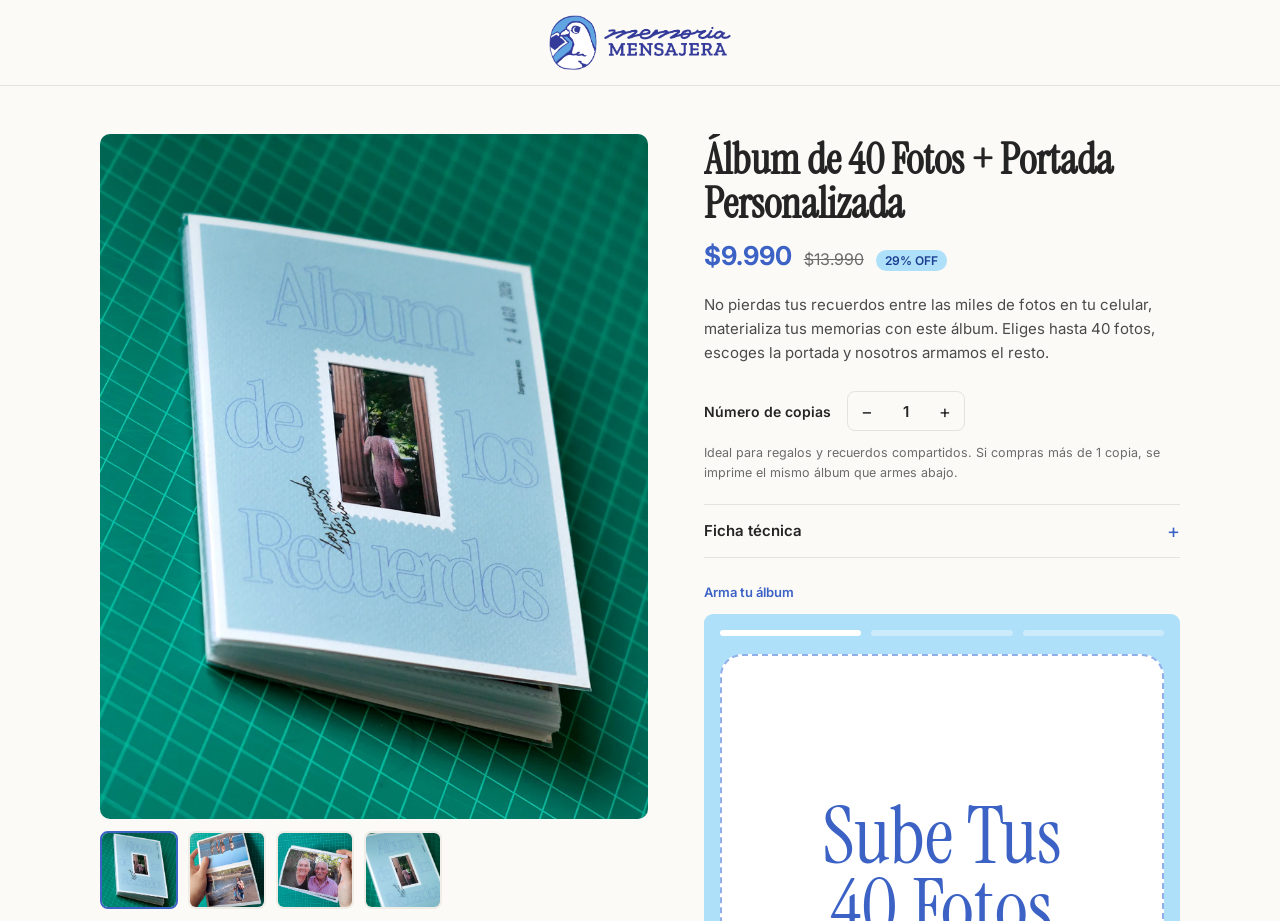
==== commit 1cc408c4: "Add files via upload" ====
--- a/index.html
+++ b/index.html
@@ -4,9 +4,31 @@
 <meta charset="UTF-8">
 <meta name="viewport" content="width=device-width, initial-scale=1.0">
 <title>Álbum de 40 Fotos + Portada Personalizada</title>
+<meta name="description" content="Álbum de fotos personalizado de 40 fotos con portada a tu gusto. Envío a domicilio o retiro en Temuco. Pídelo en minutos, sube tus fotos y arma tu recuerdo.">
 <link rel="icon" type="image/svg+xml" href="favicon.svg">
 <link rel="preconnect" href="https://fonts.googleapis.com">
 <link href="https://fonts.googleapis.com/css2?family=Instrument+Serif:ital@0;1&family=Inter:wght@400;500;600;700;800&family=Poppins:wght@400;500;600;700&display=swap" rel="stylesheet">
+<script type="application/ld+json">
+{
+  "@context": "https://schema.org",
+  "@type": "Product",
+  "name": "Álbum de 40 Fotos + Portada Personalizada",
+  "description": "Álbum de fotos personalizado de 40 fotos con portada a tu gusto, ideal para regalos y recuerdos compartidos.",
+  "image": "https://memoriamensajera.cl/assets/img/album-1.webp",
+  "brand": {
+    "@type": "Brand",
+    "name": "Memoria Mensajera"
+  },
+  "offers": {
+    "@type": "Offer",
+    "url": "https://memoriamensajera.cl/",
+    "priceCurrency": "CLP",
+    "price": "9990",
+    "availability": "https://schema.org/InStock",
+    "itemCondition": "https://schema.org/NewCondition"
+  }
+}
+</script>
 <style>
   :root{
     --blue-deep:#3B62C4;
@@ -135,9 +157,9 @@
   }
   .price-row{display:flex;align-items:baseline;gap:12px;margin-bottom:22px;}
   .price-final{font-size:26px;font-weight:700;color:var(--blue-deep);}
-  .price-prev{font-size:16px;color:#8A8A8A;text-decoration:line-through;}
+  .price-prev{font-size:16px;color:#6b6b6b;text-decoration:line-through;}
   .price-badge{
-    font-size:12px;font-weight:600;color:var(--blue-deep);
+    font-size:12px;font-weight:600;color:#1c3f91;
     background:var(--blue-bg);padding:3px 9px;border-radius:99px;
   }
 
@@ -375,7 +397,7 @@
   .submit-btn.is-loading .spinner{display:inline-block;}
   @keyframes spin{to{transform:rotate(360deg);}}
 
-  .form-note{font-size:12.5px;color:#8a8a8a;margin-top:14px;text-align:center;line-height:1.55;}
+  .form-note{font-size:12.5px;color:#6b6b6b;margin-top:14px;text-align:center;line-height:1.55;}
   .form-note a{color:var(--blue-deep);font-weight:600;text-decoration:underline;}
 
   .checkout-error{
@@ -871,7 +893,7 @@
 <body>
 
 <header class="site-header">
-  <a href="#" class="logo" id="logoLink"><img src="assets/img/logo.png" alt="Memoria Mensajera"></a>
+  <a href="#" class="logo" id="logoLink"><img src="assets/img/logo.png" alt="Memoria Mensajera" width="182" height="55"></a>
 </header>
 
 <main>
@@ -881,7 +903,7 @@
     <div class="product">
       <div class="gallery">
         <div class="gallery-main">
-          <img id="galleryMainImg" src="assets/img/album-1.webp" alt="Álbum de fotos personalizado">
+          <img id="galleryMainImg" src="assets/img/album-1.webp" alt="Álbum de fotos personalizado" fetchpriority="high">
         </div>
         <div class="gallery-thumbs" id="galleryThumbs"></div>
       </div>
@@ -1079,7 +1101,7 @@
       <p class="checkout-sub">Te pediremos tus datos de envío y el comprobante de tu pago.</p>
 
       <div class="order-summary">
-        <img id="orderSummaryImgTop" src="assets/img/album-1.webp" alt="">
+        <img id="orderSummaryImgTop" src="assets/img/album-1.webp" alt="" loading="lazy" width="56" height="56">
         <div class="order-summary-text">
           <strong>Álbum de 40 Fotos + Portada Personalizada</strong>
           <span id="orderQtyTextTop">1 copia</span>
@@ -1235,7 +1257,7 @@
         </div>
 
         <div class="order-summary">
-          <img id="orderSummaryImg" src="assets/img/album-1.webp" alt="">
+          <img id="orderSummaryImg" src="assets/img/album-1.webp" alt="" loading="lazy" width="56" height="56">
           <div class="order-summary-text">
             <strong>Total</strong>
             <span id="orderQtyText">1 copia + envío por pagar</span>
@@ -2757,7 +2779,8 @@
     PRODUCT.images.forEach((src, i) => {
       const btn = document.createElement('button');
       btn.className = i === 0 ? 'is-active' : '';
-      btn.innerHTML = '<img src="' + src + '" alt="">';
+      btn.setAttribute('aria-label', 'Ver foto ' + (i + 1) + ' del álbum');
+      btn.innerHTML = '<img src="' + src + '" alt="" loading="lazy">';
       btn.addEventListener('click', () => {
         galleryMainImg.src = src;
         galleryThumbs.querySelectorAll('button').forEach((b) => b.classList.remove('is-active'));
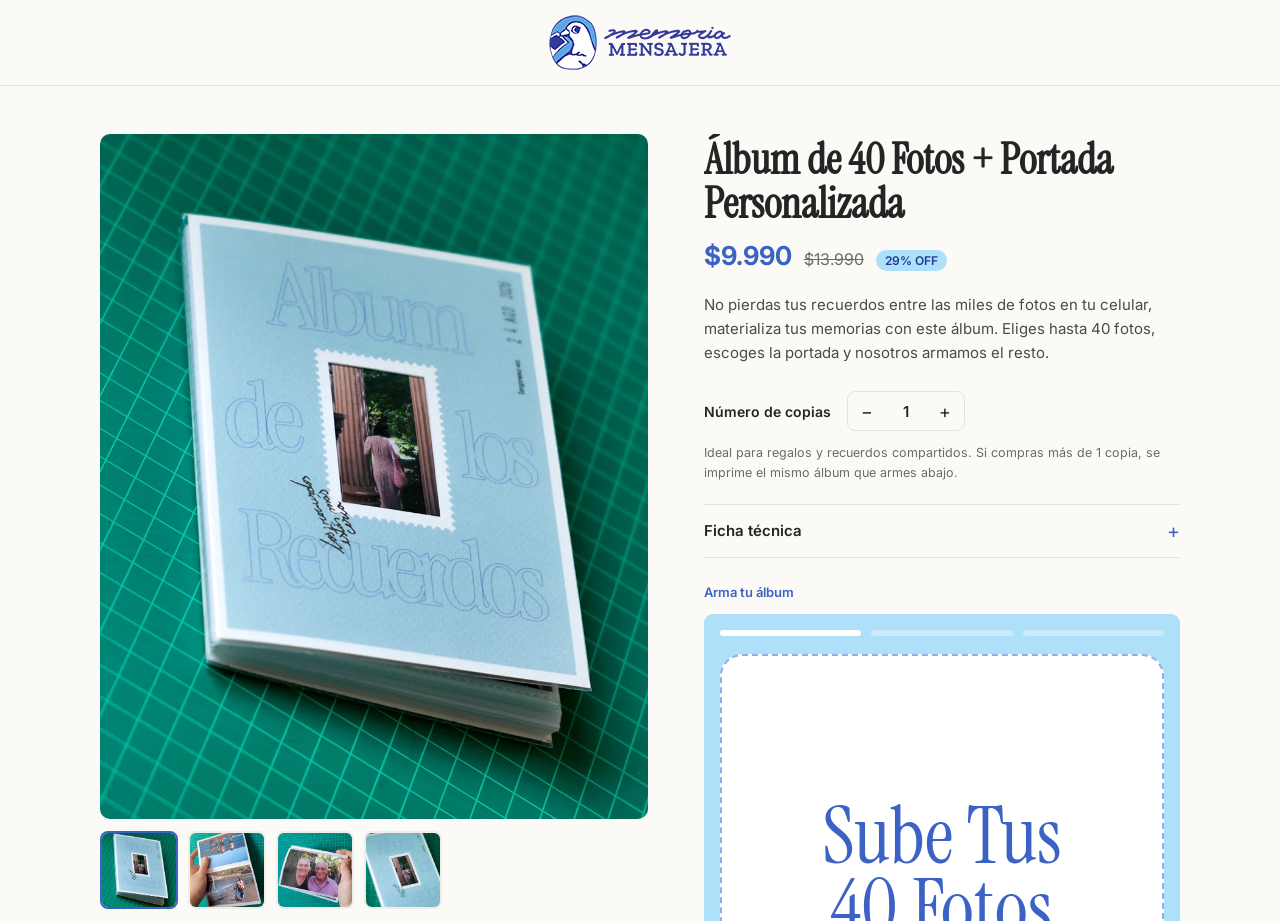
==== commit f10a8ebc: "Update index.html" ====
--- a/index.html
+++ b/index.html
@@ -1,7 +1,38 @@
 <!DOCTYPE html>
 <html lang="es">
-<head>
+<head>  
+
+  <script async src="https://www.googletagmanager.com/gtm.js?id=GTM-P8CBHQJ2"></script>
+<script>
+  window.dataLayer = window.dataLayer || [];
+  function gtag(){dataLayer.push(arguments);}
+  gtag('js', new Date());
+</script>
+  
 <meta charset="UTF-8">
+
+  <!-- Meta Pixel Code -->
+  <script>
+  !function(f,b,e,v,n,t,s)
+  {if(f.fbq)return;n=f.fbq=function(){n.callMethod?
+  n.callMethod.apply(n,arguments):n.queue.push(arguments)};
+  if(!f._fbq)f._fbq=n;n.push=n;n.loaded=!0;n.version='2.0';
+  n.queue=[];t=b.createElement(e);t.async=!0;
+  t.src=v;s=b.getElementsByTagName(e)[0];
+  s.parentNode.insertBefore(t,s)}(window, document,'script',
+  'https://connect.facebook.net/en_US/fbevents.js');
+  fbq('init', '1018330134644523');
+  fbq('track', 'PageView');
+  </script>
+  <noscript><img height="1" width="1" style="display:none"
+  src="https://www.facebook.com/tr?id=1018330134644523&ev=PageView&noscript=1"
+  /></noscript>
+  <!-- End Meta Pixel Code -->
+
+  <!-- Verificacion de dominio -->
+ <meta name="facebook-domain-verification" content="ohonpgk96kikj6r90w5prnerduw3ch" />
+  <!-- fin de Verificacion de dominio -->
+  
 <meta name="viewport" content="width=device-width, initial-scale=1.0">
 <title>Álbum de 40 Fotos + Portada Personalizada</title>
 <meta name="description" content="Álbum de fotos personalizado de 40 fotos con portada a tu gusto. Envío a domicilio o retiro en Temuco. Pídelo en minutos, sube tus fotos y arma tu recuerdo.">
@@ -468,27 +499,6 @@
     font-size:13px;font-weight:600;color:var(--blue-deep);margin:0;
   }
   .album-wizard{margin:0;} /* el wizard trae su propio max-width:511px */
-
-  /* ---------- confirmación ---------- */
-  .confirm-wrap{
-    max-width:520px;margin:0 auto;padding:90px 0;text-align:center;
-  }
-  .confirm-icon{
-    width:64px;height:64px;border-radius:50%;background:var(--success);
-    color:#fff;display:flex;align-items:center;justify-content:center;
-    margin:0 auto 24px;
-  }
-  .confirm-title{font-family:'Instrument Serif',serif;font-size:36px;margin:0 0 12px;}
-  .confirm-text{font-size:15px;color:#4A4A4A;line-height:1.6;margin:0 0 6px;}
-  .confirm-order{
-    display:inline-block;margin:22px 0;font-size:13px;letter-spacing:.4px;
-    background:#F3F2EC;padding:8px 16px;border-radius:99px;color:#6b6b6b;
-  }
-  .confirm-order strong{color:var(--ink);}
-  .confirm-back{
-    display:inline-block;margin-top:14px;font-size:14px;font-weight:600;
-    color:var(--blue-deep);cursor:pointer;text-decoration:underline;background:none;border:none;
-  }
 
   /* =====================================================================
      Estilos del wizard de álbum de fotos (album-fotos.css, sin cambios)
@@ -1287,21 +1297,6 @@
     </div>
   </section>
 
-  <!-- ============ PANTALLA 3: CONFIRMACIÓN ============ -->
-  <section class="screen" id="screen-confirm">
-    <div class="confirm-wrap">
-      <div class="confirm-icon">
-        <svg width="28" height="28" viewBox="0 0 24 24" fill="none"><path d="M5 13l4 4L19 7" stroke="#fff" stroke-width="2.5" stroke-linecap="round" stroke-linejoin="round"/></svg>
-      </div>
-      <h2 class="confirm-title">¡Pedido recibido!</h2>
-      <p class="confirm-text">Revisaremos tu comprobante y comenzaremos a preparar tu álbum.</p>
-      <p class="confirm-text">Te enviaremos la confirmación a <strong id="confirmEmail">tu@correo.com</strong>.</p>
-      <div class="confirm-order">N.º de pedido <strong id="confirmOrderId">#000000</strong></div>
-      <br>
-      <button class="confirm-back" id="confirmBack">Volver al inicio</button>
-    </div>
-  </section>
-
 </main>
 
 <script>
@@ -1599,6 +1594,7 @@
         cover = {
           id: 'cover-' + original.id,
           file: original.file,
+          master: original.master,
           source: original.source,
           autoRotate: original.autoRotate,
           userRotation: original.userRotation,
@@ -1957,7 +1953,7 @@
     loadSource(file, maxSide) {
       return new Promise((resolve, reject) => {
         const reader = new FileReader();
-        reader.onerror = () => reject(new Error('No se pudo leer el archivo'));
+        reader.onerror = () => reject(new Error('No se pudo leer el archivo. Si la foto está en la nube o la moviste, vuelve a seleccionarla.'));
         reader.onload = () => {
           const img = new Image();
           img.onload = () => {
@@ -1992,6 +1988,33 @@
       return this.loadSource(file, MAX_EXPORT_SIDE);
     }
 
+    // Copia propia de la foto (JPEG, máx. 2000px): vive en memoria como Blob y no
+    // depende del archivo original de la galería.
+    canvasToMasterBlob(canvas) {
+      return new Promise((resolve, reject) => {
+        canvas.toBlob(
+          (blob) => (blob ? resolve(blob) : reject(new Error('No se pudo preparar la foto'))),
+          'image/jpeg',
+          0.92
+        );
+      });
+    }
+
+    // Devuelve un canvas nuevo con el contenido reducido a maxSide como máximo.
+    shrinkCanvas(canvas, maxSide) {
+      const scale = Math.min(1, maxSide / Math.max(canvas.width, canvas.height));
+      const width = Math.max(1, Math.round(canvas.width * scale));
+      const height = Math.max(1, Math.round(canvas.height * scale));
+      const out = document.createElement('canvas');
+      out.width = width;
+      out.height = height;
+      const ctx = out.getContext('2d');
+      ctx.imageSmoothingEnabled = true;
+      ctx.imageSmoothingQuality = 'high';
+      ctx.drawImage(canvas, 0, 0, width, height);
+      return out;
+    }
+
     // Lee el archivo, detecta orientación y genera el primer recorte. Todo local, sin red.
     async processPhoto(photo) {
       this.runningCrops++;
@@ -1999,8 +2022,16 @@
         photo.status = 'cropping';
         this.updateThumb(photo);
 
-        const src = await this.loadSource(photo.file, MAX_SOURCE_SIDE);
-        photo.source = src.canvas;
+        // Se lee el archivo ORIGINAL una sola vez, ahora, mientras el navegador todavía
+        // tiene acceso a él (en Android el permiso sobre archivos de la galería puede
+        // expirar si el cliente cambia de app, p. ej. para hacer la transferencia).
+        // De esa lectura salen: una copia propia en memoria (master, 2000px) que se usa
+        // al comprar, y la copia liviana de 600px para editar.
+        const src = await this.loadSource(photo.file, MAX_EXPORT_SIDE);
+        photo.master = await this.canvasToMasterBlob(src.canvas);
+        photo.source = this.shrinkCanvas(src.canvas, MAX_SOURCE_SIDE);
+        src.canvas.width = 0;
+        src.canvas.height = 0;
 
         // Si la foto viene horizontal pero el recorte final es vertical (o viceversa),
         // la rotamos automáticamente 90° para aprovechar el encuadre óptimo.
@@ -2519,7 +2550,7 @@
     // comprar, una foto a la vez, y libera explícitamente los canvases pesados apenas
     // termina — así nunca hay más de un canvas de alta resolución vivo a la vez.
     async renderFinalBlob(photoLike) {
-      const highRes = await this.loadHighResSource(photoLike.file);
+      const highRes = await this.loadHighResSource(photoLike.master || photoLike.file);
       const { canvas: rotatedCanvas, width, height } = this.buildRotatedCanvas(photoLike, highRes.canvas);
       const blob = await this.cropCanvasToBlob(rotatedCanvas, width, height, photoLike.offsetX, photoLike.offsetY, photoLike.zoom);
 
@@ -2574,14 +2605,17 @@
       this.setUploadProgress(completed, total);
       if (onProgress) onProgress(completed, total);
 
-      for (const photo of items) {
+      for (let i = 0; i < items.length; i++) {
+        const photo = items[i];
         if (photo.status === 'done') continue;
+        const etiqueta = i === items.length - 1 ? 'la portada' : 'la foto ' + (i + 1);
 
         let attempt = 0;
+        let blob = null;
         for (;;) {
           attempt++;
           try {
-            const blob = await this.renderFinalBlob(photo);
+            if (!blob) blob = await this.renderFinalBlob(photo);
             photo.blob = blob;
             const url = await this.uploadToImgbb(blob);
             photo.url = url;
@@ -2591,7 +2625,10 @@
             if (onProgress) onProgress(completed, total);
             break;
           } catch (err) {
-            if (attempt > MAX_RETRIES) throw err;
+            if (attempt > MAX_RETRIES) {
+              throw new Error('Falló ' + etiqueta + ': ' + (err && err.message ? err.message : err));
+            }
+            await this.wait(700 * attempt);
           }
         }
       }
@@ -2723,6 +2760,7 @@
     qty: 1,
     comprobanteFile: null,
     comprobanteDataUrl: null,
+    comprobanteBlob: null,
     tipoEntrega: 'Envío a domicilio', // 'Retiro' | 'Envío a domicilio' | 'Envío a sucursal'
     costoEnvio: null,
   };
@@ -2761,7 +2799,6 @@
   const screens = {
     product: document.getElementById('screen-product'),
     checkout: document.getElementById('screen-checkout'),
-    confirm: document.getElementById('screen-confirm'),
   };
 
   function showScreen(name) {
@@ -2888,10 +2925,16 @@
     e.preventDefault();
     showScreen('product');
   });
-  document.getElementById('confirmBack').addEventListener('click', () => {
-    document.getElementById('checkoutForm').reset();
-    resetUploadBox();
-    showScreen('product');
+  // Si el cliente vuelve con "atrás" desde la página de confirmación, el navegador
+  // puede restaurar esta página con el formulario aún lleno (y dejar pagar dos veces).
+  // Como ya compró, se recarga limpia.
+  window.addEventListener('pageshow', (ev) => {
+    let comprado = false;
+    try { comprado = sessionStorage.getItem('mm_compra_enviada') === '1'; } catch (e) {}
+    if (comprado && ev.persisted) {
+      try { sessionStorage.removeItem('mm_compra_enviada'); } catch (e) {}
+      window.location.reload();
+    }
   });
 
   /* ---------------------- comprobante de pago ---------------------- */
@@ -2919,6 +2962,7 @@
   function resetUploadBox() {
     state.comprobanteFile = null;
     state.comprobanteDataUrl = null;
+    state.comprobanteBlob = null;
     comprobanteInput.value = '';
     uploadBox.classList.remove('has-file');
     uploadPlaceholder.style.display = 'block';
@@ -2930,7 +2974,10 @@
     const file = comprobanteInput.files[0];
     if (!file) return;
     state.comprobanteFile = file;
+    state.comprobanteBlob = null;
     refrescarBotonPago();
+    // Se comprime ya, mientras el navegador aún puede leer el archivo de la galería.
+    comprimirComprobante(file).then((b) => { if (state.comprobanteFile === file) state.comprobanteBlob = b; }).catch(() => {});
 
     const reader = new FileReader();
     reader.onload = () => {
@@ -3165,7 +3212,7 @@
       submitBtnText.textContent = 'Subiendo comprobante...';
       let comprobanteUrl;
       try {
-        const comprobanteComprimido = await comprimirComprobante(state.comprobanteFile);
+        const comprobanteComprimido = state.comprobanteBlob || (await comprimirComprobante(state.comprobanteFile));
         comprobanteUrl = await subirBlobAImgbb(comprobanteComprimido);
       } catch (err) {
         throw new Error('Al subir el comprobante de pago: ' + (err && err.message ? err.message : err));
@@ -3214,15 +3261,22 @@
       }
       if (!resultado.ok) throw new Error('Al registrar el pedido en el Sheet: ' + (resultado.error || 'error desconocido'));
 
-      document.getElementById('confirmOrderId').textContent = resultado.numPedido;
-      document.getElementById('confirmEmail').textContent = correo;
-
-      state.enviando = false;
-      refrescarBotonPago();
-      submitBtn.classList.remove('is-loading');
-      submitBtnText.textContent = 'Pagar ahora';
-
-      showScreen('confirm');
+      // Compra lista: se pasan los datos a la página /gracias (el correo y el total
+      // viajan por sessionStorage, no por la URL; en la URL va solo el N.º de pedido).
+      try {
+        sessionStorage.setItem('mm_pedido', JSON.stringify({
+          pedido: resultado.numPedido,
+          correo: correo,
+          total: subtotalProductos,
+          cantidad: state.qty,
+        }));
+        sessionStorage.setItem('mm_compra_enviada', '1');
+      } catch (e) { /* sin sessionStorage la página igual muestra el N.º de pedido */ }
+
+      // El botón queda bloqueado mientras se cambia de página (evita doble clic).
+      submitBtnText.textContent = 'Pedido enviado...';
+      window.location.href = 'gracias?pedido=' + encodeURIComponent(resultado.numPedido);
+      return;
     } catch (err) {
       console.error('Error al enviar el pedido:', err && err.message ? err.message : err);
       checkoutProgressRow.hidden = true;
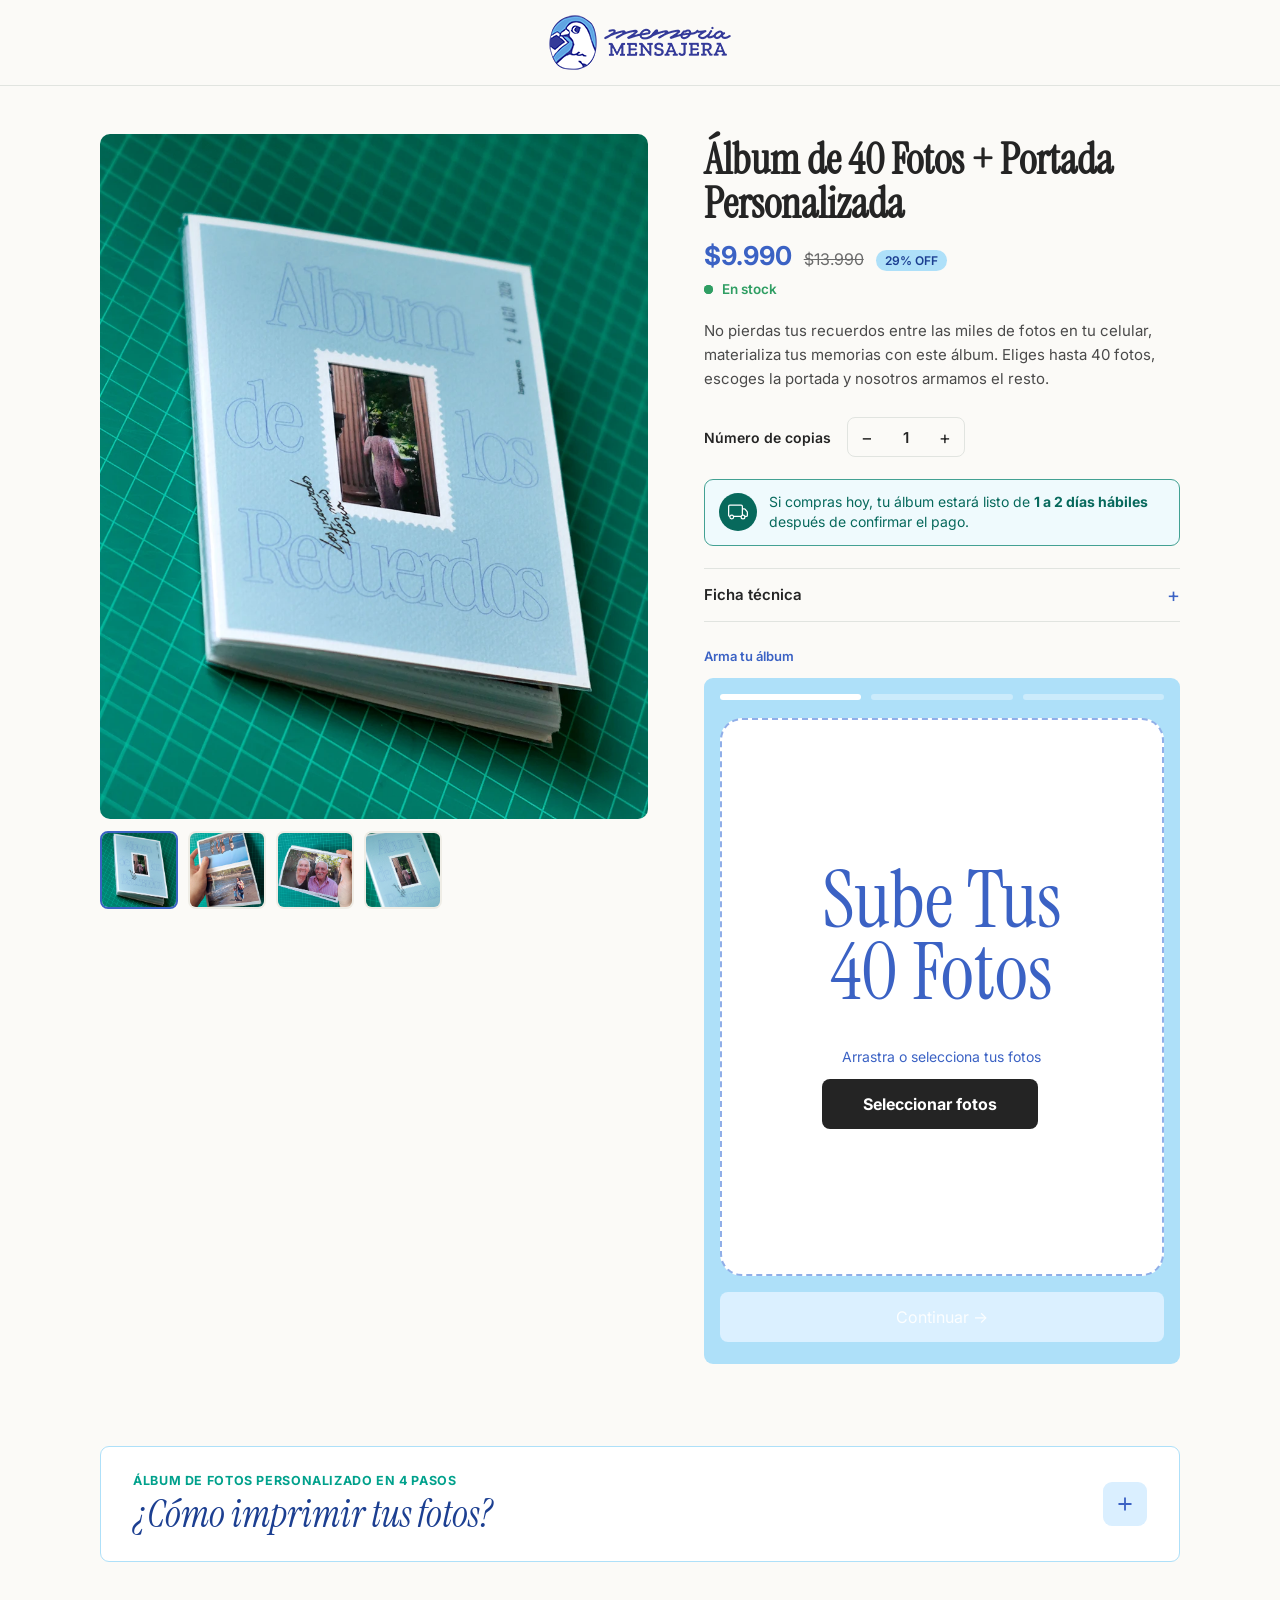
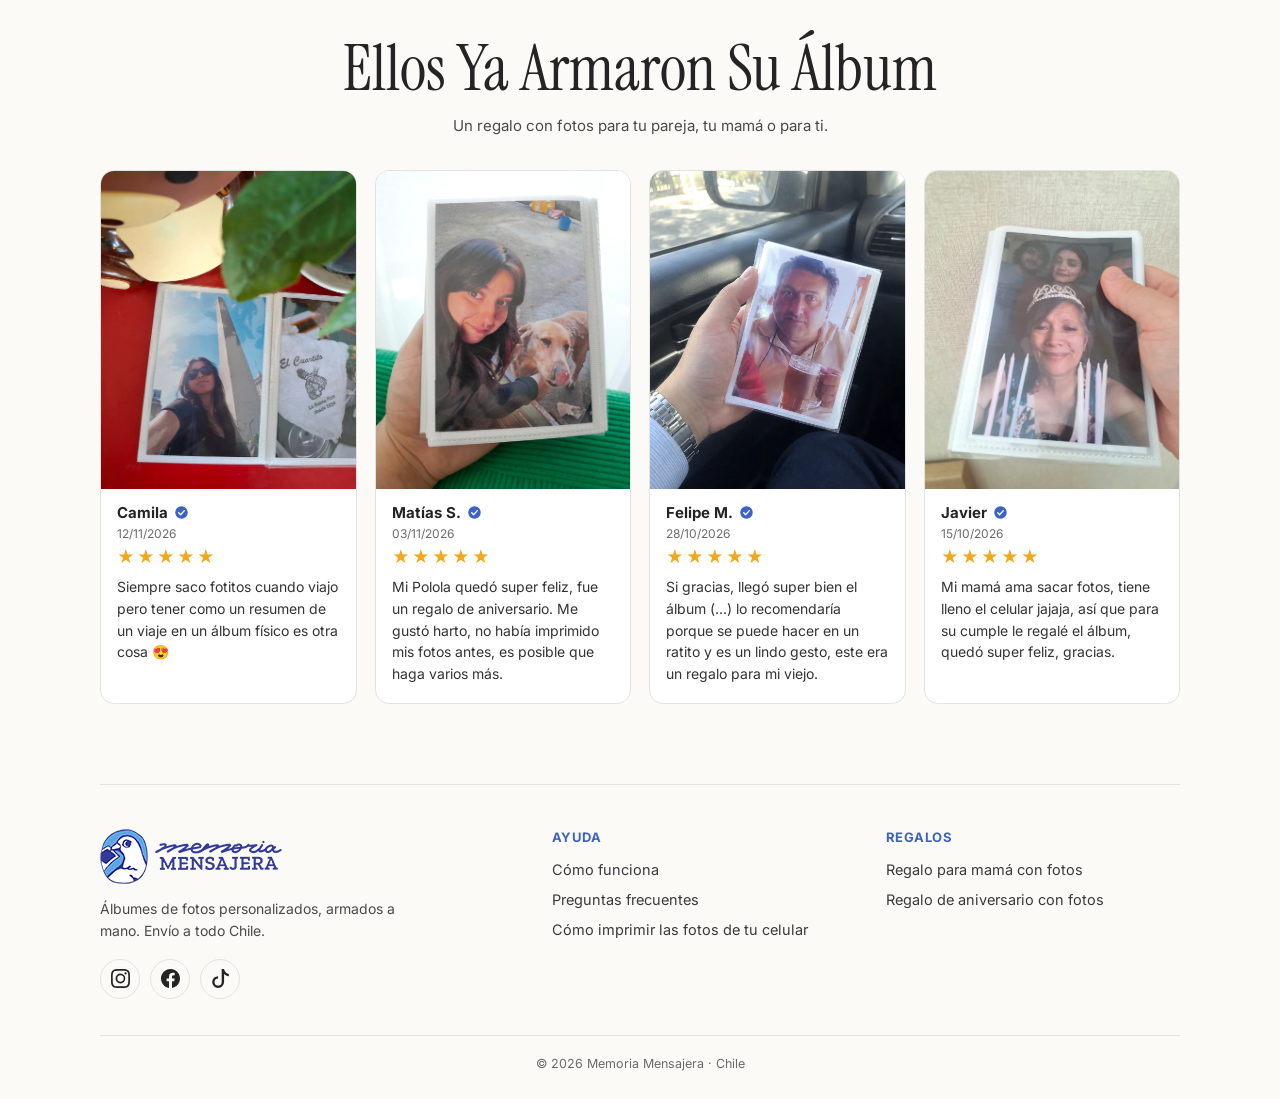
==== commit 2e1215b6: "Add files via upload" ====
--- a/index.html
+++ b/index.html
@@ -1,5 +1,5 @@
 <!DOCTYPE html>
-<html lang="es">
+<html lang="es-CL">
 <head>  
 
   <script async src="https://www.googletagmanager.com/gtm.js?id=GTM-P8CBHQJ2"></script>
@@ -34,8 +34,9 @@
   <!-- fin de Verificacion de dominio -->
   
 <meta name="viewport" content="width=device-width, initial-scale=1.0">
-<title>Álbum de 40 Fotos + Portada Personalizada</title>
-<meta name="description" content="Álbum de fotos personalizado de 40 fotos con portada a tu gusto. Envío a domicilio o retiro en Temuco. Pídelo en minutos, sube tus fotos y arma tu recuerdo.">
+<title>Álbum de Fotos Personalizado de 40 Fotos con Portada | Memoria Mensajera</title>
+<meta name="description" content="Álbum de fotos personalizado de 40 fotos con portada a tu gusto. Imprime las fotos de tu celular y regálalas: envío a todo Chile o retiro en Temuco. Desde $9.990.">
+<link rel="canonical" href="https://memoriamensajera.cl/">
 <link rel="icon" type="image/svg+xml" href="favicon.svg">
 <link rel="preconnect" href="https://fonts.googleapis.com">
 <link href="https://fonts.googleapis.com/css2?family=Instrument+Serif:ital@0;1&family=Inter:wght@400;500;600;700;800&family=Poppins:wght@400;500;600;700&display=swap" rel="stylesheet">
@@ -44,7 +45,7 @@
   "@context": "https://schema.org",
   "@type": "Product",
   "name": "Álbum de 40 Fotos + Portada Personalizada",
-  "description": "Álbum de fotos personalizado de 40 fotos con portada a tu gusto, ideal para regalos y recuerdos compartidos.",
+  "description": "Álbum de fotos personalizado de 40 fotos con portada a tu gusto. Convierte las fotos de tu celular en un álbum impreso, ideal como regalo personalizado con fotos.",
   "image": "https://memoriamensajera.cl/assets/img/album-1.webp",
   "brand": {
     "@type": "Brand",
@@ -115,34 +116,21 @@
     padding-bottom:10px;
   }
 
-  /* Escritorio/tablet: en vez de position:sticky (se bugueaba en mobile),
-     la columna de la izquierda queda de altura fija y es la de la derecha
-     la que scrollea adentro suyo, de forma independiente del resto de la
-     página. Nada de esto se activa en mobile: ahí es un solo scroll normal
-     de la página completa, como cualquier sitio. */
+  /* Escritorio/tablet: la galería de la izquierda queda fija (sticky) mientras
+     se baja por la columna de la derecha; así las fotos siempre se ven.
+     Ya no hay altura fija ni scroll interno: es un solo scroll de página.
+     Ojo: ningún ancestro de .gallery puede tener overflow (rompe el sticky).
+     En mobile no se activa: una sola columna, scroll normal. */
   @media (min-width:861px){
-    .product{
-      height:calc(100vh - 86px); /* 86px = alto real del header (15+55+15+1 borde) */
-    }
+    .product{padding-bottom:8px;}
     .gallery{
-      height:100%;
-      display:flex;
-      flex-direction:column;
+      position:sticky;
+      top:24px;
+      align-self:start;
     }
     .gallery-main{
-      flex:1;
-      min-height:0;
-      aspect-ratio:auto;
-    }
-    .product-info{
-      height:100%;
-      overflow-y:auto;
-      /* scrollea igual, pero sin mostrar la barra */
-      scrollbar-width:none;      /* Firefox */
-      -ms-overflow-style:none;   /* Edge/IE viejos */
-    }
-    .product-info::-webkit-scrollbar{
-      display:none; /* Chrome, Safari, Edge nuevo */
+      /* foto + miniaturas siempre caben en pantalla */
+      max-height:calc(100vh - 150px);
     }
   }
 
@@ -186,7 +174,28 @@
     margin:0 0 14px;
     color:var(--ink);
   }
-  .price-row{display:flex;align-items:baseline;gap:12px;margin-bottom:22px;}
+  .price-row{display:flex;align-items:baseline;gap:12px;margin-bottom:10px;}
+  /* indicador de stock con punto pulsante */
+  .stock-row{display:flex;align-items:center;gap:9px;margin:0 0 22px;font-size:13.5px;font-weight:600;color:var(--success);}
+  .stock-dot{position:relative;width:9px;height:9px;border-radius:50%;background:var(--success);flex:none;}
+  .stock-dot::after{
+    content:"";position:absolute;inset:0;border-radius:50%;background:var(--success);
+    animation:stockPulse 1.8s ease-out infinite;
+  }
+  @keyframes stockPulse{0%{transform:scale(1);opacity:.55;}80%,100%{transform:scale(3.2);opacity:0;}}
+  @media (prefers-reduced-motion:reduce){.stock-dot::after{animation:none;}}
+  /* aviso de plazo de entrega */
+  .ship-note{
+    display:flex;align-items:center;gap:12px;
+    border:1px solid #43a193;background:rgb(239 250 253);color:#07695c;
+    border-radius:9px;padding:12px 14px;margin:0 0 22px;
+  }
+  .ship-note-icon{
+    flex:none;width:38px;height:38px;border-radius:50%;
+    background:#07695c;color:#fff;display:flex;align-items:center;justify-content:center;
+  }
+  .ship-note-icon svg{width:20px;height:20px;}
+  .ship-note p{margin:0;font-size:14px;line-height:1.45;color:#07695c;}
   .price-final{font-size:26px;font-weight:700;color:var(--blue-deep);}
   .price-prev{font-size:16px;color:#6b6b6b;text-decoration:line-through;}
   .price-badge{
@@ -898,6 +907,242 @@
 }
 @keyframes album-pop{from{transform:scale(0);opacity:0;}to{transform:scale(1);opacity:1;}}
 
+
+  /* =====================================================================
+     Sección: cómo imprimir fotos del celular (acordeón)
+     ===================================================================== */
+  .howto{
+    margin:64px 0 0;
+    background:#fff;
+    border:1px solid var(--blue-bg);
+    border-radius:9px;
+    overflow:hidden;
+  }
+  .howto-title{margin:0;font:inherit;}
+  .howto-head{
+    all:unset;box-sizing:border-box;
+    width:100%;cursor:pointer;
+    display:flex;align-items:center;justify-content:space-between;gap:20px;
+    padding:26px 32px;
+    transition:background .25s ease;
+  }
+  .howto-head:hover{background:#F5FAFE;}
+  .howto-head:focus-visible{outline:2px solid var(--blue-deep);outline-offset:-4px;border-radius:9px;}
+  .howto-head-text{display:block;min-width:0;}
+  .howto-kicker{
+    display:block;font-size:12.5px;font-weight:700;letter-spacing:.05em;text-transform:uppercase;
+    color:#00a18c;margin:0 0 6px;
+  }
+  .howto-title-text{
+    display:block;
+    font-family:'Instrument Serif',serif;font-weight:400;
+    font-size:38px;line-height:1.08;color:#1c3f91;font-style:italic;
+  }
+  .howto-title-text .t-mobile{display:none;}
+  .howto-toggle{
+    flex:none;width:44px;height:44px;border-radius:9px;
+    background:rgb(218 239 255);color:var(--blue-deep);
+    display:flex;align-items:center;justify-content:center;
+    transition:background .25s ease,color .25s ease;
+  }
+  .howto-toggle svg{width:20px;height:20px;transition:transform .5s cubic-bezier(.22,1,.36,1);}
+  .howto-head:hover .howto-toggle{background:var(--blue-bg);}
+  .howto.is-open .howto-toggle{background:var(--blue-deep);color:#fff;}
+  .howto.is-open .howto-toggle svg{transform:rotate(135deg);}
+
+  /* panel: anima la altura real (0fr -> 1fr) sin medir nada con JS */
+  .howto-panel{
+    display:grid;grid-template-rows:0fr;
+    transition:grid-template-rows .55s cubic-bezier(.22,1,.36,1);
+  }
+  .howto.is-open .howto-panel{grid-template-rows:1fr;}
+  .howto-panel-inner{
+    min-height:0;overflow:hidden;
+    visibility:hidden;
+    transition:visibility 0s linear .55s;
+  }
+  .howto.is-open .howto-panel-inner{visibility:visible;transition-delay:0s;}
+  .howto-content{
+    display:grid;
+    grid-template-columns:minmax(0,340px) minmax(0,1fr);
+    gap:48px;align-items:center;
+    padding:6px 32px 36px;
+  }
+  .howto-video{grid-column:1;grid-row:1;min-width:0;}
+  .howto-body{grid-column:2;grid-row:1;min-width:0;}
+  /* video tutorial: portada (facade) que al click carga YouTube o <video>.
+     Proporción Full HD vertical (1080x1920 = 9:16). */
+  .video-box{
+    position:relative;aspect-ratio:9/16;
+    border-radius:9px;overflow:hidden;
+    background:rgb(218 239 255);border:1px solid var(--blue-bg);
+  }
+  .video-facade{all:unset;box-sizing:border-box;position:absolute;inset:0;display:block;cursor:pointer;overflow:hidden;}
+  .video-facade video{position:absolute;inset:0;width:100%;height:100%;pointer-events:none;object-fit:cover;background:#000;transition:transform .7s cubic-bezier(.22,1,.36,1);}
+  .video-facade::after{
+    content:"";position:absolute;inset:0;
+    background:linear-gradient(to top,rgba(28,63,145,.5),rgba(28,63,145,0) 55%);
+  }
+  .video-play{
+    position:absolute;left:50%;top:50%;width:70px;height:70px;margin:-35px 0 0 -35px;z-index:1;
+    border-radius:50%;background:#fff;color:var(--blue-deep);
+    display:flex;align-items:center;justify-content:center;
+    box-shadow:0 6px 24px rgba(28,63,145,.28);
+    transition:transform .3s cubic-bezier(.22,1,.36,1),opacity .25s ease;
+  }
+  .video-play svg{width:28px;height:28px;margin-left:3px;}
+  .video-label{
+    position:absolute;left:12px;right:12px;bottom:16px;z-index:1;
+    color:#fff;font-weight:700;font-size:14.5px;text-align:center;
+  }
+  .video-facade[hidden]{display:none;}  /* all:unset anulaba el atributo hidden */
+  .video-facade:hover video{transform:scale(1.05);}
+  .video-facade:hover .video-play{transform:scale(1.1);}
+  .video-facade:focus-visible{outline:3px solid var(--blue-deep);outline-offset:-3px;}
+  .video-box iframe,.video-box video{position:absolute;inset:0;width:100%;height:100%;border:0;background:#000;}
+  .video-box video{object-fit:cover;}
+  /* una vez iniciado: el botón queda como capa transparente sobre el video (click = pausa/play);
+     el play grande solo aparece cuando el video está en pausa o terminó */
+  .video-box.is-started .video-facade video,
+  .video-box.is-started .video-label{opacity:0;visibility:hidden;}
+  .video-box.is-started .video-facade::after{opacity:0;}
+  /* deja libre la franja inferior para que se pueda usar la barra de controles nativa (adelantar / retroceder) */
+  .video-box.is-started .video-facade{z-index:2;bottom:64px;}
+  .video-box.is-started .video-play{top:calc(50% + 32px);}
+  .video-box.is-started.is-playing .video-play{opacity:0;transform:scale(.6);pointer-events:none;}
+  .video-box.is-started .video-facade:hover video{transform:none;}
+  .video-soon{margin:10px 0 0;font-size:13px;font-weight:600;color:var(--blue-deep);text-align:center;}
+  #album-wizard-main{scroll-margin-top:24px;}
+  .howto-intro{font-size:15.5px;line-height:1.6;color:#4A4A4A;margin:0 0 22px;max-width:54ch;}
+  .howto-steps{list-style:none;margin:0 0 20px;padding:0;display:grid;gap:10px;counter-reset:paso;}
+  .howto-steps li{
+    counter-increment:paso;
+    display:grid;grid-template-columns:40px 1fr;gap:14px;align-items:center;
+    background:rgb(218 239 255);border-radius:9px;padding:14px 16px;
+  }
+  .howto-steps li::before{
+    content:counter(paso);
+    width:40px;height:40px;border-radius:9px;
+    background:#fff;color:#db6f56;
+    display:flex;align-items:center;justify-content:center;
+    font-weight:700;font-size:17px;
+  }
+  .howto-steps h3{margin:0 0 3px;font-size:16px;font-weight:700;color:#1c3f91;}
+  .howto-steps p{margin:0;font-size:14px;line-height:1.55;color:#3b62c4;}
+  .howto-gift{font-size:14px;line-height:1.55;color:#4A4A4A;margin:0 0 22px;}
+  /* botón lineal: fondo blanco, borde y letras azules, con flecha */
+  .howto-cta{
+    display:inline-flex;align-items:center;justify-content:center;gap:10px;
+    height:50px;padding:0 26px;border-radius:9px;
+    background:#fff;color:var(--blue-deep);
+    border:1.5px solid var(--blue-deep);
+    text-decoration:none;font-weight:700;font-size:15.5px;
+  }
+  .howto-cta svg{width:18px;height:18px;transition:transform .25s ease;}
+  .howto-cta:hover{background:var(--blue-deep);color:#fff;}
+  .howto-cta:hover svg{transform:translateX(4px);}
+
+  /* entrada escalonada del contenido al abrir */
+  .howto-video,.howto-intro,.howto-steps li,.howto-gift,{
+    opacity:0;transform:translateY(14px);
+    transition:opacity .35s ease,transform .45s cubic-bezier(.22,1,.36,1);
+  }
+  .howto.is-open .howto-video,
+  .howto.is-open .howto-intro,
+  .howto.is-open .howto-steps li,
+  .howto.is-open .howto-gift{
+    opacity:1;transform:none;
+    transition-delay:calc(120ms + var(--i,0) * 70ms);
+  }
+  /* el botón anima su entrada, pero el hover no debe heredar ese retraso */
+  .howto-cta{
+    opacity:0;transform:translateY(14px);
+    transition:opacity .35s ease,transform .45s cubic-bezier(.22,1,.36,1),background .2s ease,color .2s ease;
+  }
+  .howto.is-open .howto-cta{
+    opacity:1;transform:none;
+    transition-delay:calc(120ms + var(--i,0) * 70ms),calc(120ms + var(--i,0) * 70ms),0s,0s;
+  }
+
+  @media (max-width:860px){
+    .howto{margin-top:48px;}
+    .howto-head{padding:20px 18px;gap:14px;}
+    .howto-toggle{width:40px;height:40px;}
+    .howto-title-text .t-desktop{display:none;}
+    .howto-title-text .t-mobile{display:inline;}
+    .howto-content{grid-template-columns:minmax(0,1fr);gap:24px;padding:4px 16px 24px;}
+    /* en celular el video va arriba del texto */
+    .howto-video{grid-column:1;grid-row:1;width:100%;max-width:300px;justify-self:center;}
+    .howto-body{grid-column:1;grid-row:2;}
+    .howto-cta{width:100%;}
+  }
+  @media (prefers-reduced-motion:reduce){
+    .howto-panel,.howto-panel-inner,.howto-toggle,.howto-toggle svg,
+    .howto-video,.howto-intro,.howto-steps li,.howto-gift,.howto-cta{transition:none !important;}
+  }
+
+  /* =====================================================================
+     Sección: reseñas
+     ===================================================================== */
+  .reviews{margin:72px 0 0;}
+  .reviews-head{text-align:center;max-width:640px;margin:0 auto 32px;}
+  .reviews-title{
+    font-family:'Instrument Serif',serif;font-weight:400;
+    font-size:clamp(40px,6vw,64px);line-height:1.1;margin:0 0 10px;
+  }
+  .reviews-sub{font-size:15px;line-height:1.6;color:#4A4A4A;margin:0;}
+  .reviews-grid{display:grid;grid-template-columns:repeat(4,minmax(0,1fr));gap:18px;}
+  .review-card{
+    background:#fff;border:1px solid var(--line);border-radius:14px;overflow:hidden;
+    display:flex;flex-direction:column;margin:0;
+  }
+  .review-photo{aspect-ratio:4/5;width:100%;height:auto;object-fit:cover;background:#EFEDE6;}
+  .review-body{padding:14px 16px 18px;}
+  .review-name{display:flex;align-items:center;gap:6px;font-weight:700;font-size:15px;margin:0;}
+  .review-name svg{width:15px;height:15px;flex:none;color:var(--blue-deep);}
+  .review-date{font-size:12px;color:#6b6b6b;margin:4px 0 8px;}
+  .review-stars{color:#F2A81D;font-size:17px;letter-spacing:2px;margin:0 0 10px;line-height:1;}
+  .review-text{font-size:14px;line-height:1.55;color:#333;margin:0;}
+
+  @media (max-width:860px){
+    .reviews{margin-top:56px;}
+    .reviews-grid{
+      display:flex;gap:14px;overflow-x:auto;scroll-snap-type:x mandatory;
+      margin:0 -20px;padding:0 20px 14px;scroll-padding:0 20px;
+      scrollbar-width:thin;
+    }
+    .review-card{flex:0 0 72%;max-width:300px;scroll-snap-align:start;}
+  }
+
+  /* =====================================================================
+     Footer
+     ===================================================================== */
+  .site-footer{margin:80px 0 0;border-top:1px solid var(--line);padding:44px 0 28px;}
+  .footer-grid{display:grid;grid-template-columns:1.4fr 1fr 1fr;gap:40px;}
+  .footer-brand img{height:55px;width:auto;margin-bottom:14px;}
+  .footer-brand p{font-size:14px;line-height:1.6;color:#4A4A4A;margin:0 0 16px;max-width:36ch;}
+  .footer-social{display:flex;gap:10px;align-items:center;flex-wrap:wrap;}
+  .footer-social a{
+    width:40px;height:40px;border-radius:50%;border:1px solid var(--line);
+    display:flex;align-items:center;justify-content:center;color:var(--ink);
+    transition:background .15s,color .15s;
+  }
+  .footer-social a:hover{background:var(--blue-deep);border-color:var(--blue-deep);color:#fff;}
+  .footer-social svg{width:19px;height:19px;}
+  .footer-soon{
+    font-size:12px;font-weight:600;color:#6b6b6b;border:1px dashed #b9bdb8;
+    border-radius:99px;padding:6px 12px;
+  }
+  .footer-col h3{font-size:13px;font-weight:700;letter-spacing:.04em;text-transform:uppercase;margin:0 0 14px;color:var(--blue-deep);}
+  .footer-col ul{list-style:none;margin:0;padding:0;display:grid;gap:10px;}
+  .footer-col a{font-size:14.5px;text-decoration:none;color:#3a3a3a;}
+  .footer-col a:hover{color:var(--blue-deep);text-decoration:underline;}
+  .footer-copy{margin:36px 0 0;padding-top:20px;border-top:1px solid var(--line);font-size:12.5px;color:#6b6b6b;text-align:center;}
+
+  @media (max-width:860px){
+    .site-footer{margin-top:60px;padding-top:36px;}
+    .footer-grid{grid-template-columns:1fr;gap:30px;}
+  }
 </style>
 </head>
 <body>
@@ -913,7 +1158,7 @@
     <div class="product">
       <div class="gallery">
         <div class="gallery-main">
-          <img id="galleryMainImg" src="assets/img/album-1.webp" alt="Álbum de fotos personalizado" fetchpriority="high">
+          <img id="galleryMainImg" src="assets/img/album-1.webp" alt="Álbum de fotos personalizado de 40 fotos con portada personalizada" fetchpriority="high">
         </div>
         <div class="gallery-thumbs" id="galleryThumbs"></div>
       </div>
@@ -926,6 +1171,7 @@
           <span class="price-prev" id="pricePrev">$13.990</span>
           <span class="price-badge" id="priceBadge">OFF</span>
         </div>
+        <div class="stock-row"><span class="stock-dot" aria-hidden="true"></span>En stock</div>
 
         <p class="product-desc">
           No pierdas tus recuerdos entre las miles de fotos en tu celular,
@@ -942,9 +1188,10 @@
           </div>
         </div>
 
-        <p class="form-note" style="text-align:left;margin:-10px 0 22px;">
-          Ideal para regalos y recuerdos compartidos. Si compras más de 1 copia, se imprime el mismo álbum que armes abajo.
-        </p>
+        <div class="ship-note">
+          <span class="ship-note-icon"><svg viewBox="0 0 16 16" fill="currentColor" aria-hidden="true"><path d="M0 3.5A1.5 1.5 0 0 1 1.5 2h9A1.5 1.5 0 0 1 12 3.5V5h1.02a1.5 1.5 0 0 1 1.17.563l1.481 1.85a1.5 1.5 0 0 1 .329.938V10.5a1.5 1.5 0 0 1-1.5 1.5H14a2 2 0 1 1-4 0H5a2 2 0 1 1-3.998-.085A1.5 1.5 0 0 1 0 10.5zm1.294 7.456A2 2 0 0 1 4.732 11h5.536a2 2 0 0 1 .732-.732V3.5a.5.5 0 0 0-.5-.5h-9a.5.5 0 0 0-.5.5v7a.5.5 0 0 0 .294.456M12 10a2 2 0 0 1 1.732 1h.768a.5.5 0 0 0 .5-.5V8.35a.5.5 0 0 0-.11-.312l-1.48-1.85A.5.5 0 0 0 13.02 6H12zm-9 1a1 1 0 1 0 0 2 1 1 0 0 0 0-2m9 0a1 1 0 1 0 0 2 1 1 0 0 0 0-2"/></svg></span>
+          <p>Si compras hoy, tu álbum estará listo de <strong>1 a 2 días hábiles</strong> después de confirmar el pago.</p>
+        </div>
 
         <details class="spec">
           <summary>Ficha técnica</summary>
@@ -1101,6 +1348,153 @@
       </div>
       </div>
     </div>
+
+    <!-- ============ SECCIÓN: CÓMO IMPRIMIR TUS FOTOS (acordeón) ============ -->
+    <section class="howto" id="como-imprimir">
+      <h2 class="howto-title">
+        <button type="button" class="howto-head" id="howtoHead" aria-expanded="false" aria-controls="howtoPanel">
+          <span class="howto-head-text">
+            <span class="howto-kicker">Álbum de fotos personalizado en 4 pasos</span>
+            <span class="howto-title-text"><span class="t-desktop">¿Cómo imprimir tus fotos?</span><span class="t-mobile">¿Cómo imprimir fotos del celular?</span></span>
+          </span>
+          <span class="howto-toggle" aria-hidden="true"><svg viewBox="0 0 24 24" fill="none" stroke="currentColor" stroke-width="2.2" stroke-linecap="round" aria-hidden="true"><path d="M12 5v14M5 12h14"/></svg></span>
+        </button>
+      </h2>
+      <div class="howto-panel" id="howtoPanel" role="region" aria-labelledby="howtoHead">
+        <div class="howto-panel-inner">
+          <div class="howto-content">
+            <div class="howto-video" id="howtoVideo" style="--i:0"
+                 data-youtube-id=""
+                 data-mp4="assets/img/video.mp4"
+                 data-webm=""
+                 data-poster="">
+              <!-- Video propio: assets/img/video.mp4. La portada es el primer frame del mismo video. -->
+              <div class="video-box">
+                <button type="button" class="video-facade" id="videoFacade" aria-label="Reproducir video tutorial: cómo imprimir tus fotos">
+                  <video class="video-preview" src="assets/img/video.mp4#t=0.001" preload="metadata" muted playsinline tabindex="-1" aria-hidden="true"></video>
+                  <span class="video-play" aria-hidden="true"><svg viewBox="0 0 24 24" fill="currentColor"><path d="M8 5.5v13a1 1 0 001.5.86l10.5-6.5a1 1 0 000-1.72L9.5 4.64A1 1 0 008 5.5z"/></svg></span>
+                  <span class="video-label">Ver video tutorial</span>
+                </button>
+              </div>
+              <p class="video-soon" id="videoSoon" role="status" hidden>Video próximamente</p>
+            </div>
+            <div class="howto-body">
+              <p class="howto-intro" style="--i:1">
+                Imprimir tus fotos es más simple de lo que crees: sin chatear, sin filas y sin que tus
+                recuerdos queden perdidos en la galería. Así armas tu álbum de 40 fotos.
+              </p>
+              <ol class="howto-steps">
+                <li style="--i:2">
+                  <div>
+                    <h3>Reúne tus fotos</h3>
+                    <p>Elige tus recuerdos favoritos de la galería de tu celular o elígelas desde tu computador.</p>
+                  </div>
+                </li>
+                <li style="--i:3">
+                  <div>
+                    <h3>Sube y selecciona tus 40 fotos</h3>
+                    <p>Súbelas directo desde tu teléfono o computador y escoge las 40 que van en tu álbum. Una vez subidas, haz click en continuar.</p>
+                  </div>
+                </li>
+                <li style="--i:4">
+                  <div>
+                    <h3>Elige una portada</h3>
+                    <p>Selecciona cuál de todas las fotos subidas será tu portada.</p>
+                  </div>
+                </li>
+                <li style="--i:5">
+                  <div>
+                    <h3>¡Listo, ya tienes tu álbum!</h3>
+                    <p>Solo falta completar tus datos de envío y pagar. Nosotros lo armamos a mano y te lo enviamos.</p>
+                  </div>
+                </li>
+              </ol>
+              <p class="howto-gift" style="--i:6">
+                ¿Prefieres verlo en acción? Mira el video tutorial y descubre el paso a paso para armar tu álbum.
+              </p>
+              <a class="howto-cta" style="--i:7" href="#album-wizard-main">Armar mi álbum <svg viewBox="0 0 24 24" fill="none" stroke="currentColor" stroke-width="2.2" stroke-linecap="round" stroke-linejoin="round" aria-hidden="true"><path d="M5 12h14M13 6l6 6-6 6"/></svg></a>
+            </div>
+          </div>
+        </div>
+      </div>
+    </section>
+
+    <!-- ============ SECCIÓN: RESEÑAS ============ -->
+    <section class="reviews" aria-labelledby="reviewsTitle">
+      <div class="reviews-head">
+        <h2 class="reviews-title" id="reviewsTitle">Ellos Ya Armaron Su Álbum</h2>
+        <p class="reviews-sub">Un regalo con fotos para tu pareja, tu mamá o para ti.</p>
+      </div>
+      <div class="reviews-grid">
+        <figure class="review-card">
+          <img class="review-photo" src="assets/img/review1.webp" alt="Álbum de fotos personalizado de Camila" width="900" height="1125" loading="lazy">
+          <figcaption class="review-body">
+            <p class="review-name">Camila <svg viewBox="0 0 24 24" fill="currentColor" aria-label="Compra verificada" role="img"><path d="M12 2l2.4 1.9 3-.3 1.2 2.8 2.7 1.4-.6 3 1.4 2.6-2 2.3.1 3.1-3 .8-1.6 2.6-2.9-1.1L9.1 22l-1.6-2.6-3-.8.1-3.1-2-2.3 1.4-2.6-.6-3L5.1 6.4l1.2-2.8 3 .3L12 2z" opacity=".0"/><circle cx="12" cy="12" r="10"/><path d="M7.5 12.5l3 3 6-6.5" fill="none" stroke="#fff" stroke-width="2.2" stroke-linecap="round" stroke-linejoin="round"/></svg></p>
+            <p class="review-date">12/11/2026</p>
+            <p class="review-stars" role="img" aria-label="5 de 5 estrellas">★★★★★</p>
+            <p class="review-text">Siempre saco fotitos cuando viajo pero tener como un resumen de un viaje en un álbum físico es otra cosa 😍</p>
+          </figcaption>
+        </figure>
+        <figure class="review-card">
+          <img class="review-photo" src="assets/img/review2.webp" alt="Álbum de fotos personalizado de Matías S." width="900" height="1125" loading="lazy">
+          <figcaption class="review-body">
+            <p class="review-name">Matías S. <svg viewBox="0 0 24 24" fill="currentColor" aria-label="Compra verificada" role="img"><path d="M12 2l2.4 1.9 3-.3 1.2 2.8 2.7 1.4-.6 3 1.4 2.6-2 2.3.1 3.1-3 .8-1.6 2.6-2.9-1.1L9.1 22l-1.6-2.6-3-.8.1-3.1-2-2.3 1.4-2.6-.6-3L5.1 6.4l1.2-2.8 3 .3L12 2z" opacity=".0"/><circle cx="12" cy="12" r="10"/><path d="M7.5 12.5l3 3 6-6.5" fill="none" stroke="#fff" stroke-width="2.2" stroke-linecap="round" stroke-linejoin="round"/></svg></p>
+            <p class="review-date">03/11/2026</p>
+            <p class="review-stars" role="img" aria-label="5 de 5 estrellas">★★★★★</p>
+            <p class="review-text">Mi Polola quedó super feliz, fue un regalo de aniversario. Me gustó harto, no había imprimido mis fotos antes, es posible que haga varios más.</p>
+          </figcaption>
+        </figure>
+        <figure class="review-card">
+          <img class="review-photo" src="assets/img/review3.webp" alt="Álbum de fotos personalizado de Felipe M." width="900" height="1125" loading="lazy">
+          <figcaption class="review-body">
+            <p class="review-name">Felipe M. <svg viewBox="0 0 24 24" fill="currentColor" aria-label="Compra verificada" role="img"><path d="M12 2l2.4 1.9 3-.3 1.2 2.8 2.7 1.4-.6 3 1.4 2.6-2 2.3.1 3.1-3 .8-1.6 2.6-2.9-1.1L9.1 22l-1.6-2.6-3-.8.1-3.1-2-2.3 1.4-2.6-.6-3L5.1 6.4l1.2-2.8 3 .3L12 2z" opacity=".0"/><circle cx="12" cy="12" r="10"/><path d="M7.5 12.5l3 3 6-6.5" fill="none" stroke="#fff" stroke-width="2.2" stroke-linecap="round" stroke-linejoin="round"/></svg></p>
+            <p class="review-date">28/10/2026</p>
+            <p class="review-stars" role="img" aria-label="5 de 5 estrellas">★★★★★</p>
+            <p class="review-text">Si gracias, llegó super bien el álbum (...) lo recomendaría porque se puede hacer en un ratito y es un lindo gesto, este era un regalo para mi viejo.</p>
+          </figcaption>
+        </figure>
+        <figure class="review-card">
+          <img class="review-photo" src="assets/img/review4.webp" alt="Álbum de fotos personalizado de Javier" width="900" height="1125" loading="lazy">
+          <figcaption class="review-body">
+            <p class="review-name">Javier <svg viewBox="0 0 24 24" fill="currentColor" aria-label="Compra verificada" role="img"><path d="M12 2l2.4 1.9 3-.3 1.2 2.8 2.7 1.4-.6 3 1.4 2.6-2 2.3.1 3.1-3 .8-1.6 2.6-2.9-1.1L9.1 22l-1.6-2.6-3-.8.1-3.1-2-2.3 1.4-2.6-.6-3L5.1 6.4l1.2-2.8 3 .3L12 2z" opacity=".0"/><circle cx="12" cy="12" r="10"/><path d="M7.5 12.5l3 3 6-6.5" fill="none" stroke="#fff" stroke-width="2.2" stroke-linecap="round" stroke-linejoin="round"/></svg></p>
+            <p class="review-date">15/10/2026</p>
+            <p class="review-stars" role="img" aria-label="5 de 5 estrellas">★★★★★</p>
+            <p class="review-text">Mi mamá ama sacar fotos, tiene lleno el celular jajaja, así que para su cumple le regalé el álbum, quedó super feliz, gracias.</p>
+          </figcaption>
+        </figure>
+      </div>
+    </section>
+
+    <!-- ============ FOOTER ============ -->
+    <footer class="site-footer">
+      <div class="footer-grid">
+        <div class="footer-brand">
+          <img src="assets/img/logo.png" alt="Memoria Mensajera" width="182" height="55" loading="lazy">
+          <p>Álbumes de fotos personalizados, armados a mano. Envío a todo Chile.</p>
+          <div class="footer-social">
+            <a href="https://www.instagram.com/memoriamensajera" target="_blank" rel="noopener" aria-label="Instagram de Memoria Mensajera"><svg viewBox="0 0 16 16" fill="currentColor" aria-hidden="true"><path d="M8 0C5.829 0 5.556.01 4.703.048 3.85.088 3.269.222 2.76.42a3.9 3.9 0 0 0-1.417.923A3.9 3.9 0 0 0 .42 2.76C.222 3.268.087 3.85.048 4.7.01 5.555 0 5.827 0 8.001c0 2.172.01 2.444.048 3.297.04.852.174 1.433.372 1.942.205.526.478.972.923 1.417.444.445.89.719 1.416.923.51.198 1.09.333 1.942.372C5.555 15.99 5.827 16 8 16s2.444-.01 3.298-.048c.851-.04 1.434-.174 1.943-.372a3.9 3.9 0 0 0 1.416-.923c.445-.445.718-.891.923-1.417.197-.509.332-1.09.372-1.942C15.99 10.445 16 10.173 16 8s-.01-2.445-.048-3.299c-.04-.851-.175-1.433-.372-1.941a3.9 3.9 0 0 0-.923-1.417A3.9 3.9 0 0 0 13.24.42c-.51-.198-1.092-.333-1.943-.372C10.443.01 10.172 0 7.998 0zm-.717 1.442h.718c2.136 0 2.389.007 3.232.046.78.035 1.204.166 1.486.275.373.145.64.319.92.599s.453.546.598.92c.11.281.24.705.275 1.485.039.843.047 1.096.047 3.231s-.008 2.389-.047 3.232c-.035.78-.166 1.203-.275 1.485a2.5 2.5 0 0 1-.599.919c-.28.28-.546.453-.92.598-.28.11-.704.24-1.485.276-.843.038-1.096.047-3.232.047s-2.39-.009-3.233-.047c-.78-.036-1.203-.166-1.485-.276a2.5 2.5 0 0 1-.92-.598 2.5 2.5 0 0 1-.6-.92c-.109-.281-.24-.705-.275-1.485-.038-.843-.046-1.096-.046-3.233s.008-2.388.046-3.231c.036-.78.166-1.204.276-1.486.145-.373.319-.64.599-.92s.546-.453.92-.598c.282-.11.705-.24 1.485-.276.738-.034 1.024-.044 2.515-.045zm4.988 1.328a.96.96 0 1 0 0 1.92.96.96 0 0 0 0-1.92m-4.27 1.122a4.109 4.109 0 1 0 0 8.217 4.109 4.109 0 0 0 0-8.217m0 1.441a2.667 2.667 0 1 1 0 5.334 2.667 2.667 0 0 1 0-5.334"/></svg></a>
+            <a href="https://www.facebook.com/people/Memoria-Mensajera/61595749122579/" target="_blank" rel="noopener" aria-label="Facebook de Memoria Mensajera"><svg viewBox="0 0 16 16" fill="currentColor" aria-hidden="true"><path d="M16 8.049c0-4.446-3.582-8.05-8-8.05C3.58 0-.002 3.603-.002 8.05c0 4.017 2.926 7.347 6.75 7.951v-5.625h-2.03V8.05H6.75V6.275c0-2.017 1.195-3.131 3.022-3.131.876 0 1.791.157 1.791.157v1.98h-1.009c-.993 0-1.303.621-1.303 1.258v1.51h2.218l-.354 2.326H9.25V16c3.824-.604 6.75-3.934 6.75-7.951"/></svg></a>
+            <a href="https://www.tiktok.com/@memoriamensajera" target="_blank" rel="noopener" aria-label="TikTok de Memoria Mensajera"><svg viewBox="0 0 16 16" fill="currentColor" aria-hidden="true"><path d="M9 0h1.98c.144.715.54 1.617 1.235 2.512C12.895 3.389 13.797 4 15 4v2c-1.753 0-3.07-.814-4-1.829V11a5 5 0 1 1-5-5v2a3 3 0 1 0 3 3z"/></svg></a>
+          </div>
+        </div>
+        <nav class="footer-col" aria-label="Ayuda">
+          <h3>Ayuda</h3>
+          <ul>
+            <li><a href="#como-imprimir">Cómo funciona</a></li>
+            <li><a href="preguntas-frecuentes.html">Preguntas frecuentes</a></li>
+            <li><a href="como-imprimir-fotos-del-celular.html">Cómo imprimir las fotos de tu celular</a></li>
+          </ul>
+        </nav>
+        <nav class="footer-col" aria-label="Regalos">
+          <h3>Regalos</h3>
+          <ul>
+            <li><a href="regalo-para-mama-con-fotos.html">Regalo para mamá con fotos</a></li>
+            <li><a href="regalo-aniversario-pareja-con-fotos.html">Regalo de aniversario con fotos</a></li>
+          </ul>
+        </nav>
+      </div>
+      <p class="footer-copy">© 2026 Memoria Mensajera · Chile</p>
+    </footer>
   </section>
 
   <!-- ============ PANTALLA 2: CHECKOUT ============ -->
@@ -2817,7 +3211,7 @@
       const btn = document.createElement('button');
       btn.className = i === 0 ? 'is-active' : '';
       btn.setAttribute('aria-label', 'Ver foto ' + (i + 1) + ' del álbum');
-      btn.innerHTML = '<img src="' + src + '" alt="" loading="lazy">';
+      btn.innerHTML = '<img src="' + src + '" alt="Álbum de 40 fotos personalizado, vista ' + (i + 1) + '" loading="lazy">';
       btn.addEventListener('click', () => {
         galleryMainImg.src = src;
         galleryThumbs.querySelectorAll('button').forEach((b) => b.classList.remove('is-active'));
@@ -3293,5 +3687,134 @@
 })();
 </script>
 
+<script>
+/* Acordeón "Cómo imprimir tus fotos", video tutorial con portada y scroll suave al armador. */
+(function () {
+  var sec = document.getElementById('como-imprimir');
+  var head = document.getElementById('howtoHead');
+  if (!sec || !head) return;
+  var reduceMotion = window.matchMedia && window.matchMedia('(prefers-reduced-motion: reduce)').matches;
+
+  /* ---------- video: portada -> click carga el video; luego click = pausa / play ---------- */
+  var vbox = document.getElementById('howtoVideo');
+  var facade = document.getElementById('videoFacade');
+  var soon = document.getElementById('videoSoon');
+  var box = facade ? facade.parentNode : null;
+  var player = null;          /* <video> o <iframe> actual */
+  var isNativeVideo = false;
+  var LABEL_PLAY = 'Reproducir video tutorial: cómo imprimir tus fotos';
+
+  function setPlaying(on) {
+    box.classList.toggle('is-playing', on);
+    facade.setAttribute('aria-label', on ? 'Pausar video' : (player ? 'Reproducir video' : LABEL_PLAY));
+  }
+
+  function startVideo() {
+    var mp4 = (vbox.dataset.mp4 || '').trim();
+    var webm = (vbox.dataset.webm || '').trim();
+    var yt = (vbox.dataset.youtubeId || '').trim();
+    var el;
+    if (mp4 || webm) {
+      /* Video propio (hosting del sitio): sin terceros, sin cookies, sin marca de YouTube. */
+      el = document.createElement('video');
+      el.controls = true;
+      el.setAttribute('controlslist', 'nodownload nofullscreen noplaybackrate');
+      el.playsInline = true;
+      el.preload = 'auto';
+      el.disablePictureInPicture = true;
+      if (vbox.dataset.poster) el.poster = vbox.dataset.poster;
+      var sources = [[webm, 'video/webm'], [mp4, 'video/mp4']].filter(function (x) { return x[0]; });
+      sources.forEach(function (x, i) {
+        var so = document.createElement('source');
+        so.src = x[0];
+        so.type = x[1];
+        /* si el último formato también falla (archivo no subido), vuelve la portada */
+        if (i === sources.length - 1) {
+          so.addEventListener('error', function () {
+            resetVideo();
+            if (soon) soon.hidden = false;
+          });
+        }
+        el.appendChild(so);
+      });
+      el.addEventListener('playing', function () { setPlaying(true); });
+      el.addEventListener('pause', function () { setPlaying(false); });
+      el.addEventListener('ended', function () { setPlaying(false); });
+      box.insertBefore(el, facade);
+      player = el;
+      isNativeVideo = true;
+      box.classList.add('is-started');
+      var pr = el.play();
+      if (pr && pr.catch) pr.catch(function () { setPlaying(false); });
+    } else if (yt) {
+      /* Alternativa: YouTube con lo mínimo activable. Requiere que el sitio envíe Referer
+         (si no, error 153); no funciona abriendo el archivo con file://. */
+      var id = encodeURIComponent(yt);
+      el = document.createElement('iframe');
+      el.src = 'https://www.youtube-nocookie.com/embed/' + id +
+               '?autoplay=1&controls=0&disablekb=1&fs=0&iv_load_policy=3&rel=0&playsinline=1' +
+               '&loop=1&playlist=' + id;
+      el.referrerPolicy = 'strict-origin-when-cross-origin';
+      el.title = 'Video tutorial: cómo imprimir tus fotos';
+      el.allow = 'autoplay; encrypted-media';
+      box.appendChild(el);
+      facade.hidden = true;
+      player = el;
+      isNativeVideo = false;
+    } else {
+      if (soon) soon.hidden = false;   /* todavía no hay video configurado */
+    }
+  }
+
+  function onFacadeClick() {
+    if (!player) { startVideo(); return; }     /* primer click: carga y reproduce */
+    if (!isNativeVideo) return;
+    if (player.paused || player.ended) {       /* ya iniciado: alterna pausa / play */
+      var pr = player.play();
+      if (pr && pr.catch) pr.catch(function () {});
+    } else {
+      player.pause();
+    }
+  }
+
+  /* al cerrar el acordeón se detiene el video y vuelve la portada */
+  function resetVideo() {
+    if (player) player.remove();
+    player = null;
+    isNativeVideo = false;
+    if (box) box.classList.remove('is-started', 'is-playing');
+    if (facade) { facade.hidden = false; facade.setAttribute('aria-label', LABEL_PLAY); }
+  }
+  if (vbox && facade) facade.addEventListener('click', onFacadeClick);
+
+  /* ---------- acordeón ---------- */
+  function setOpen(open) {
+    sec.classList.toggle('is-open', open);
+    head.setAttribute('aria-expanded', open ? 'true' : 'false');
+    if (!open) resetVideo();
+  }
+  head.addEventListener('click', function () {
+    setOpen(!sec.classList.contains('is-open'));
+  });
+  /* el link "Cómo funciona" del footer abre el acordeón y baja hasta él */
+  document.querySelectorAll('a[href="#como-imprimir"]').forEach(function (a) {
+    a.addEventListener('click', function (e) {
+      e.preventDefault();
+      setOpen(true);
+      sec.scrollIntoView({ behavior: reduceMotion ? 'auto' : 'smooth', block: 'start' });
+    });
+  });
+
+  /* ---------- "Armar mi álbum": sube al armador con scroll suave ---------- */
+  document.querySelectorAll('.howto-cta').forEach(function (a) {
+    a.addEventListener('click', function (e) {
+      var target = document.getElementById('album-wizard-main');
+      if (!target) return;
+      e.preventDefault();
+      target.scrollIntoView({ behavior: reduceMotion ? 'auto' : 'smooth', block: 'start' });
+    });
+  });
+})();
+</script>
 </body>
 </html>
